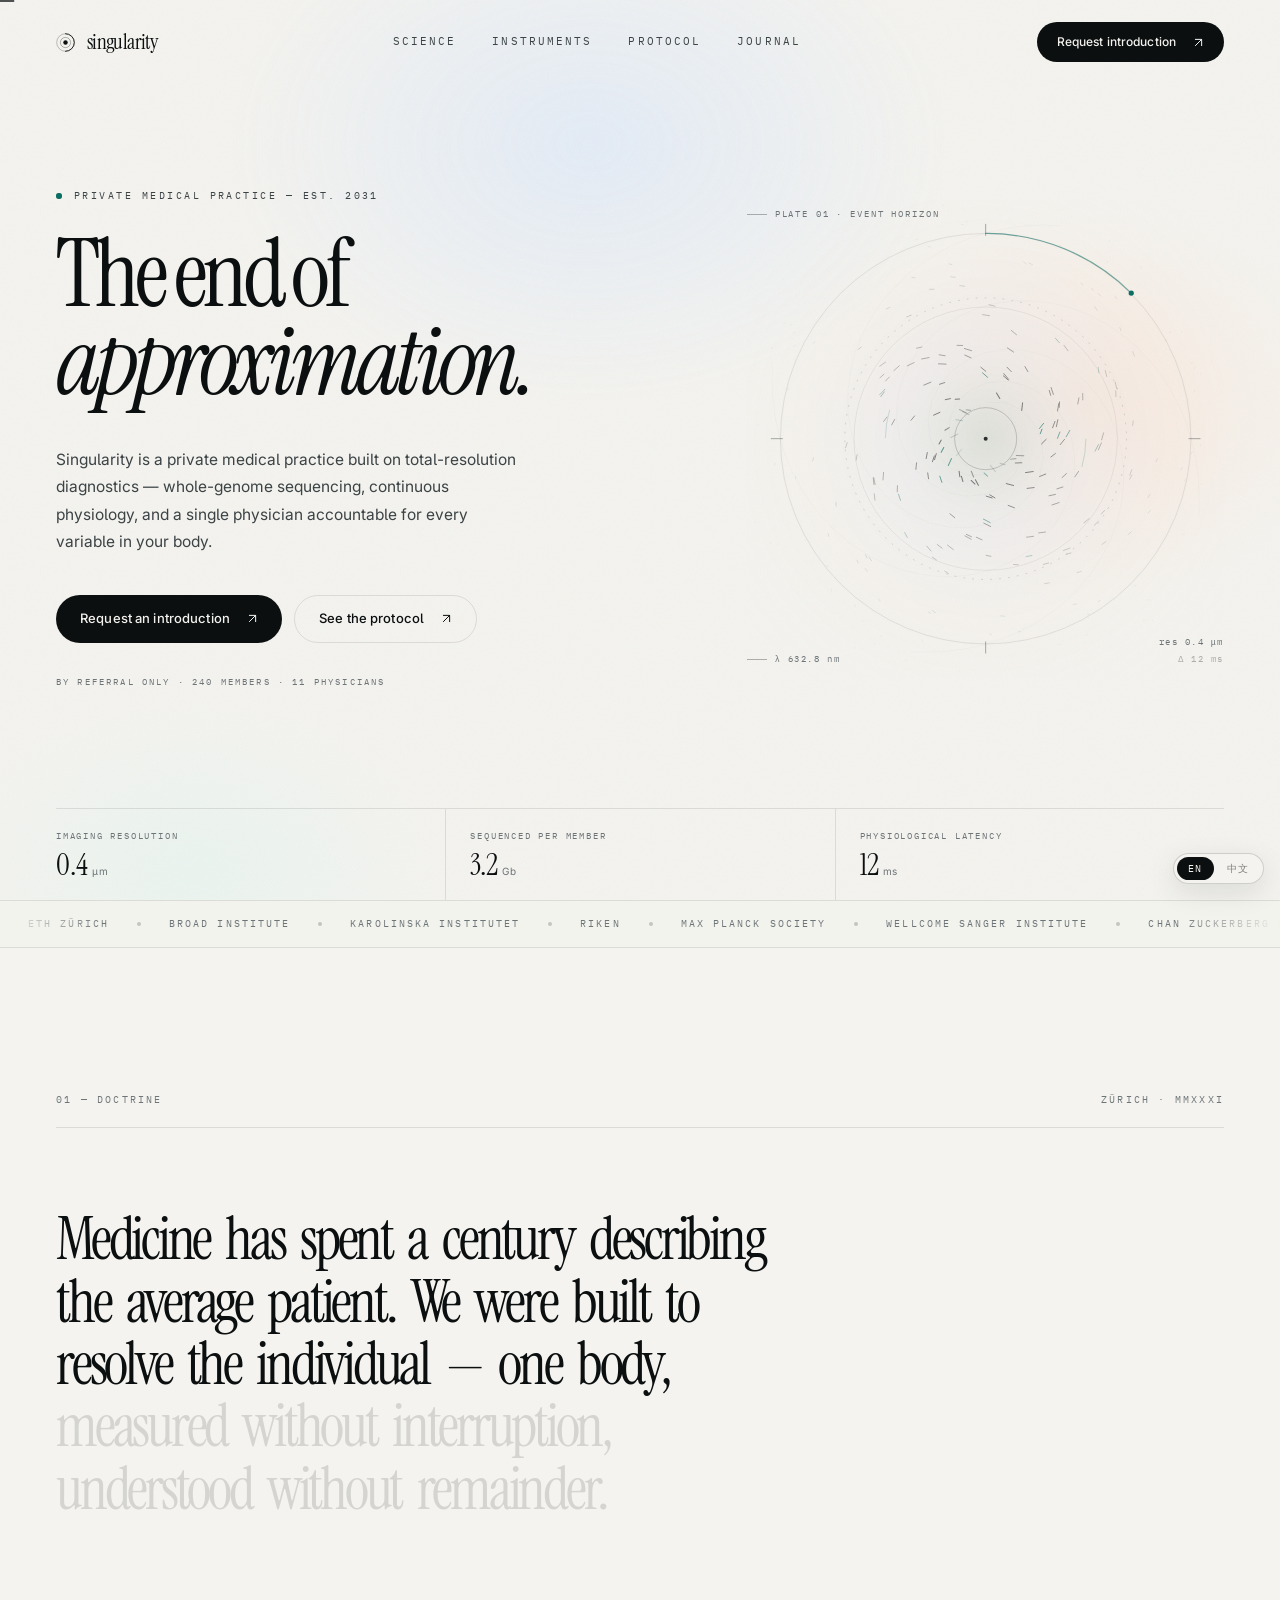
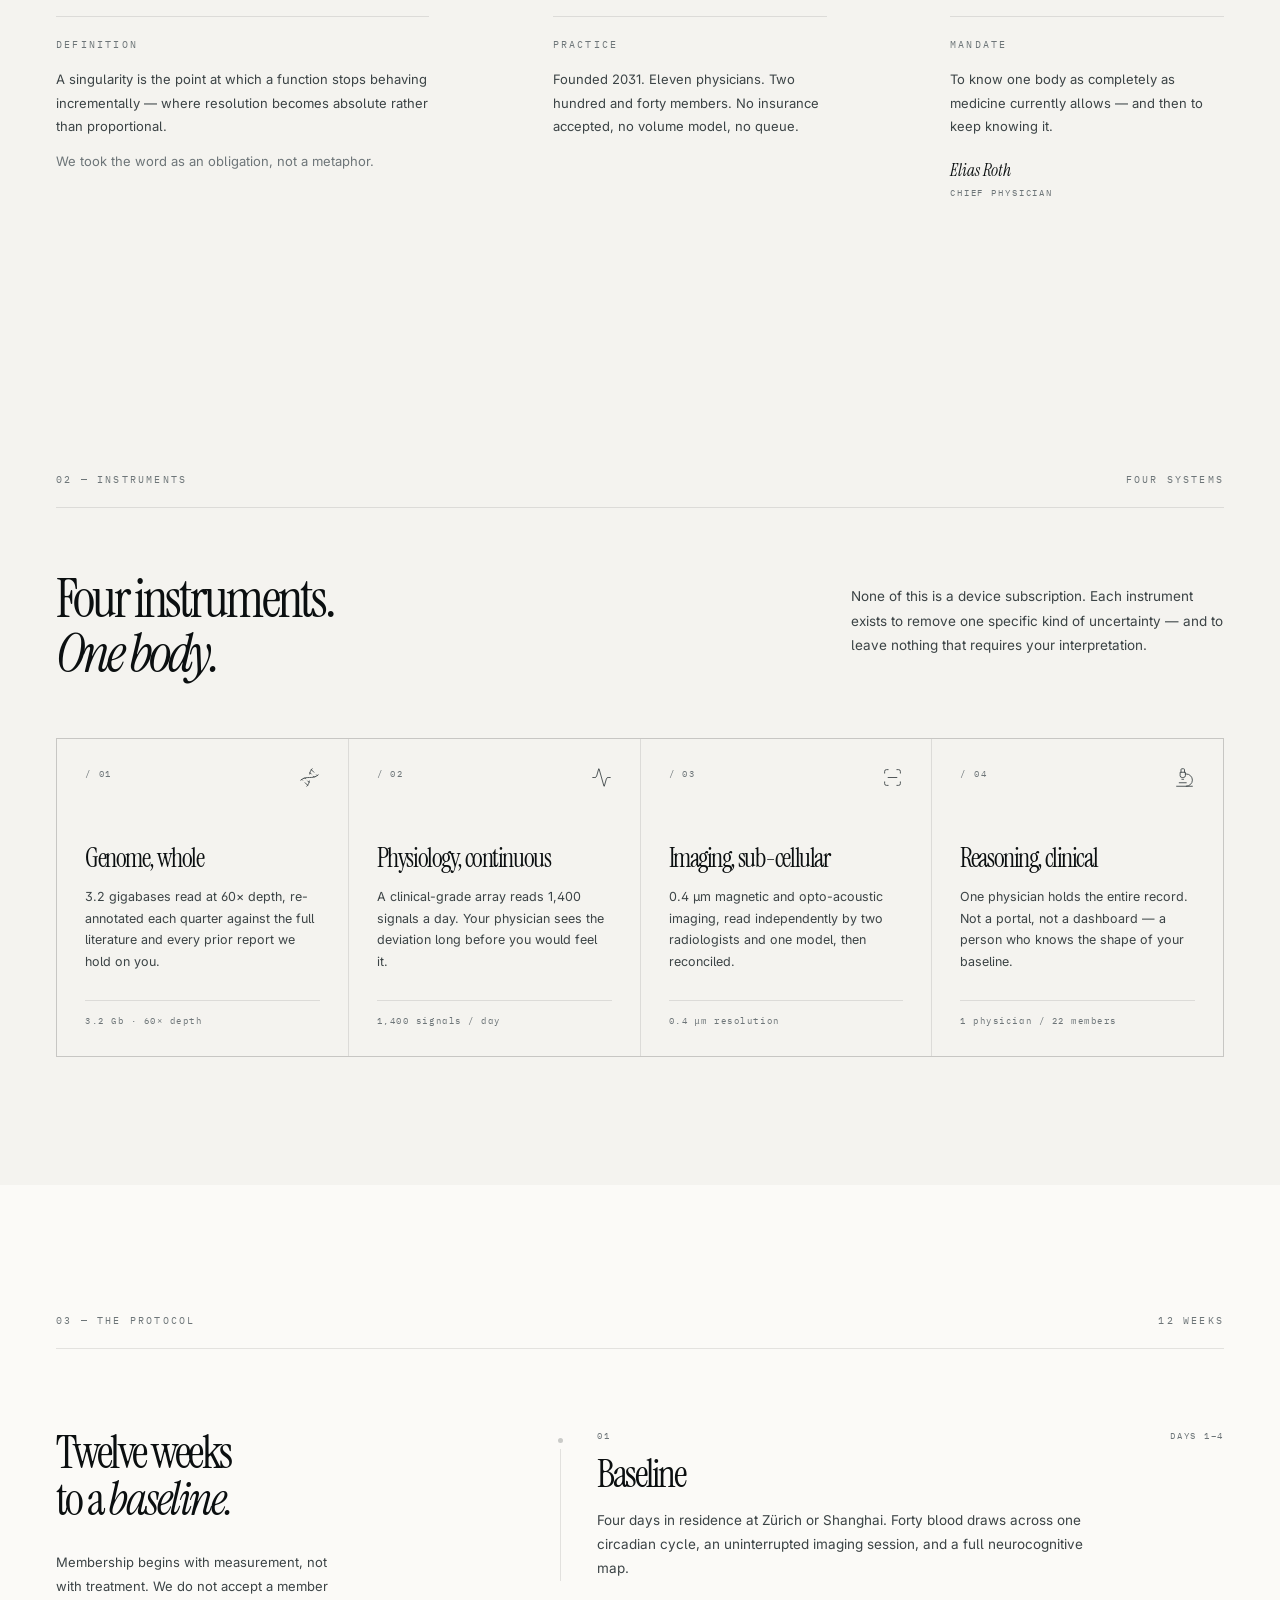
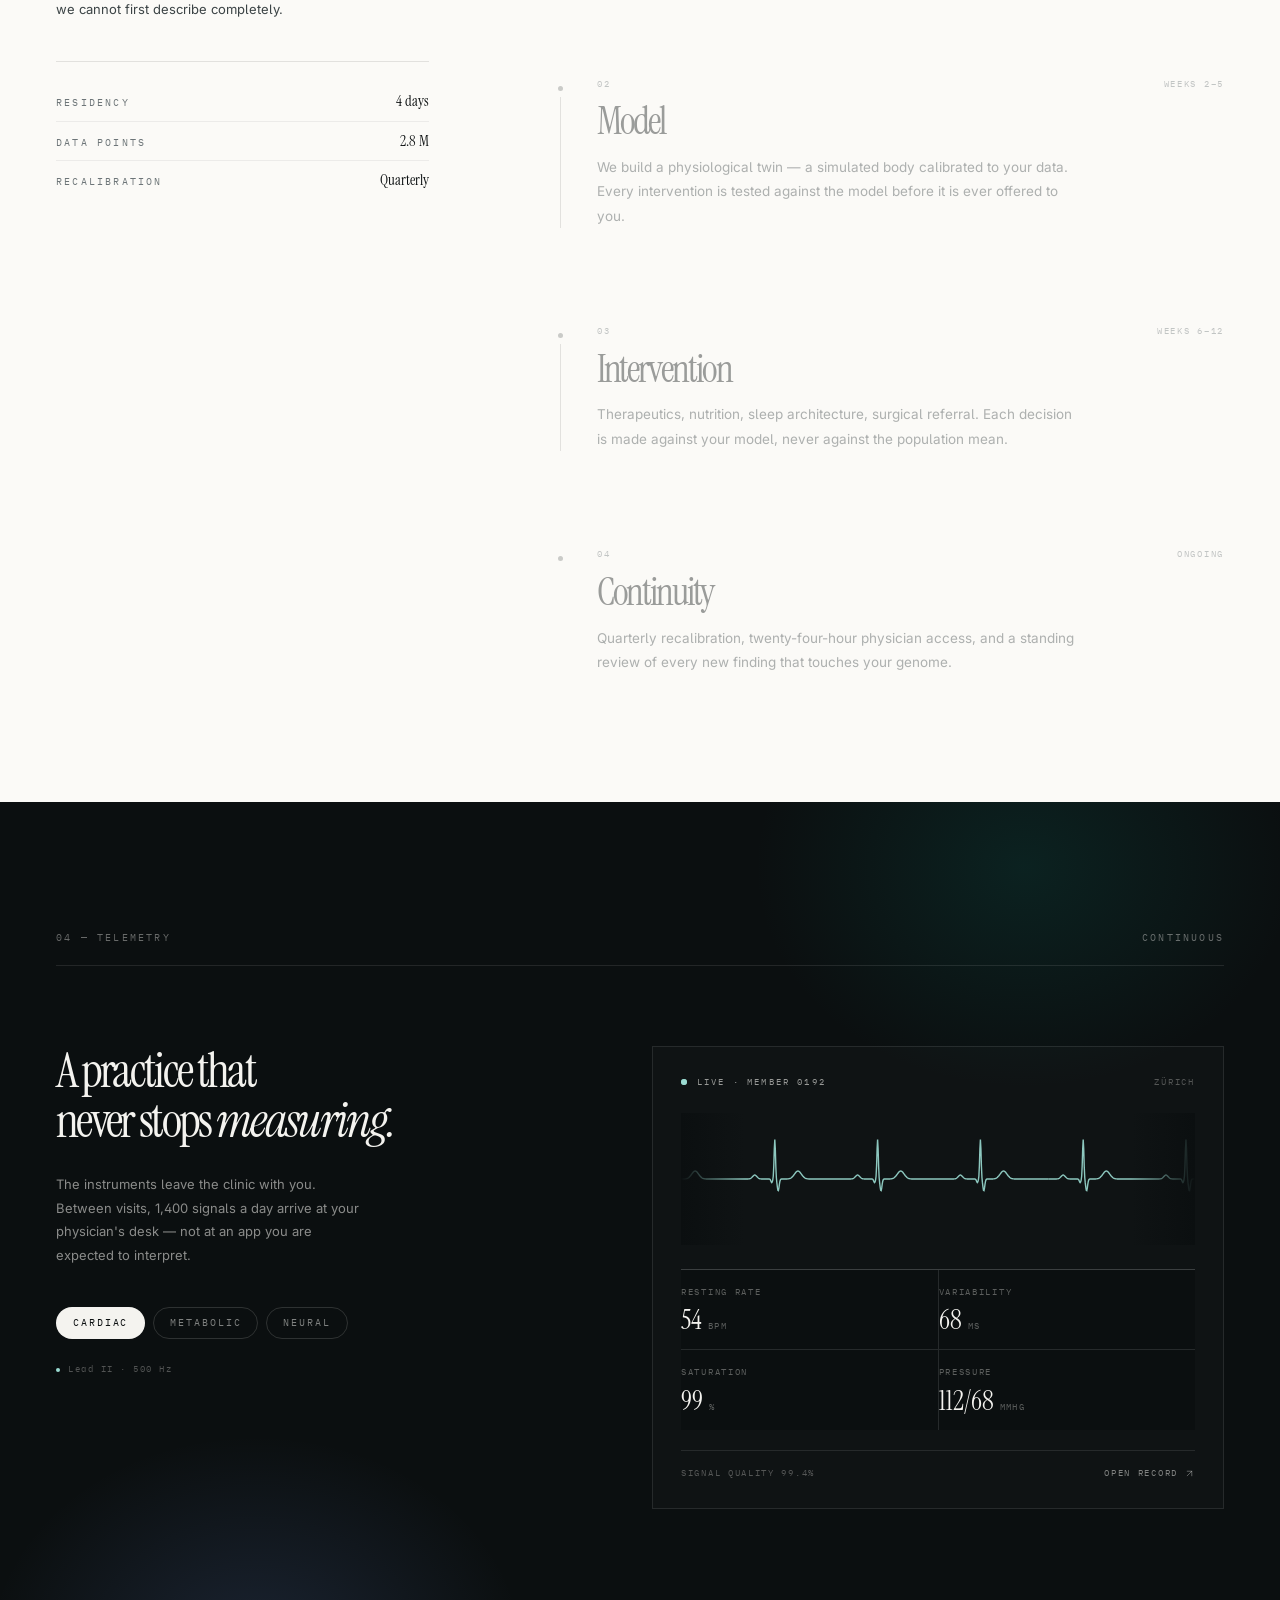
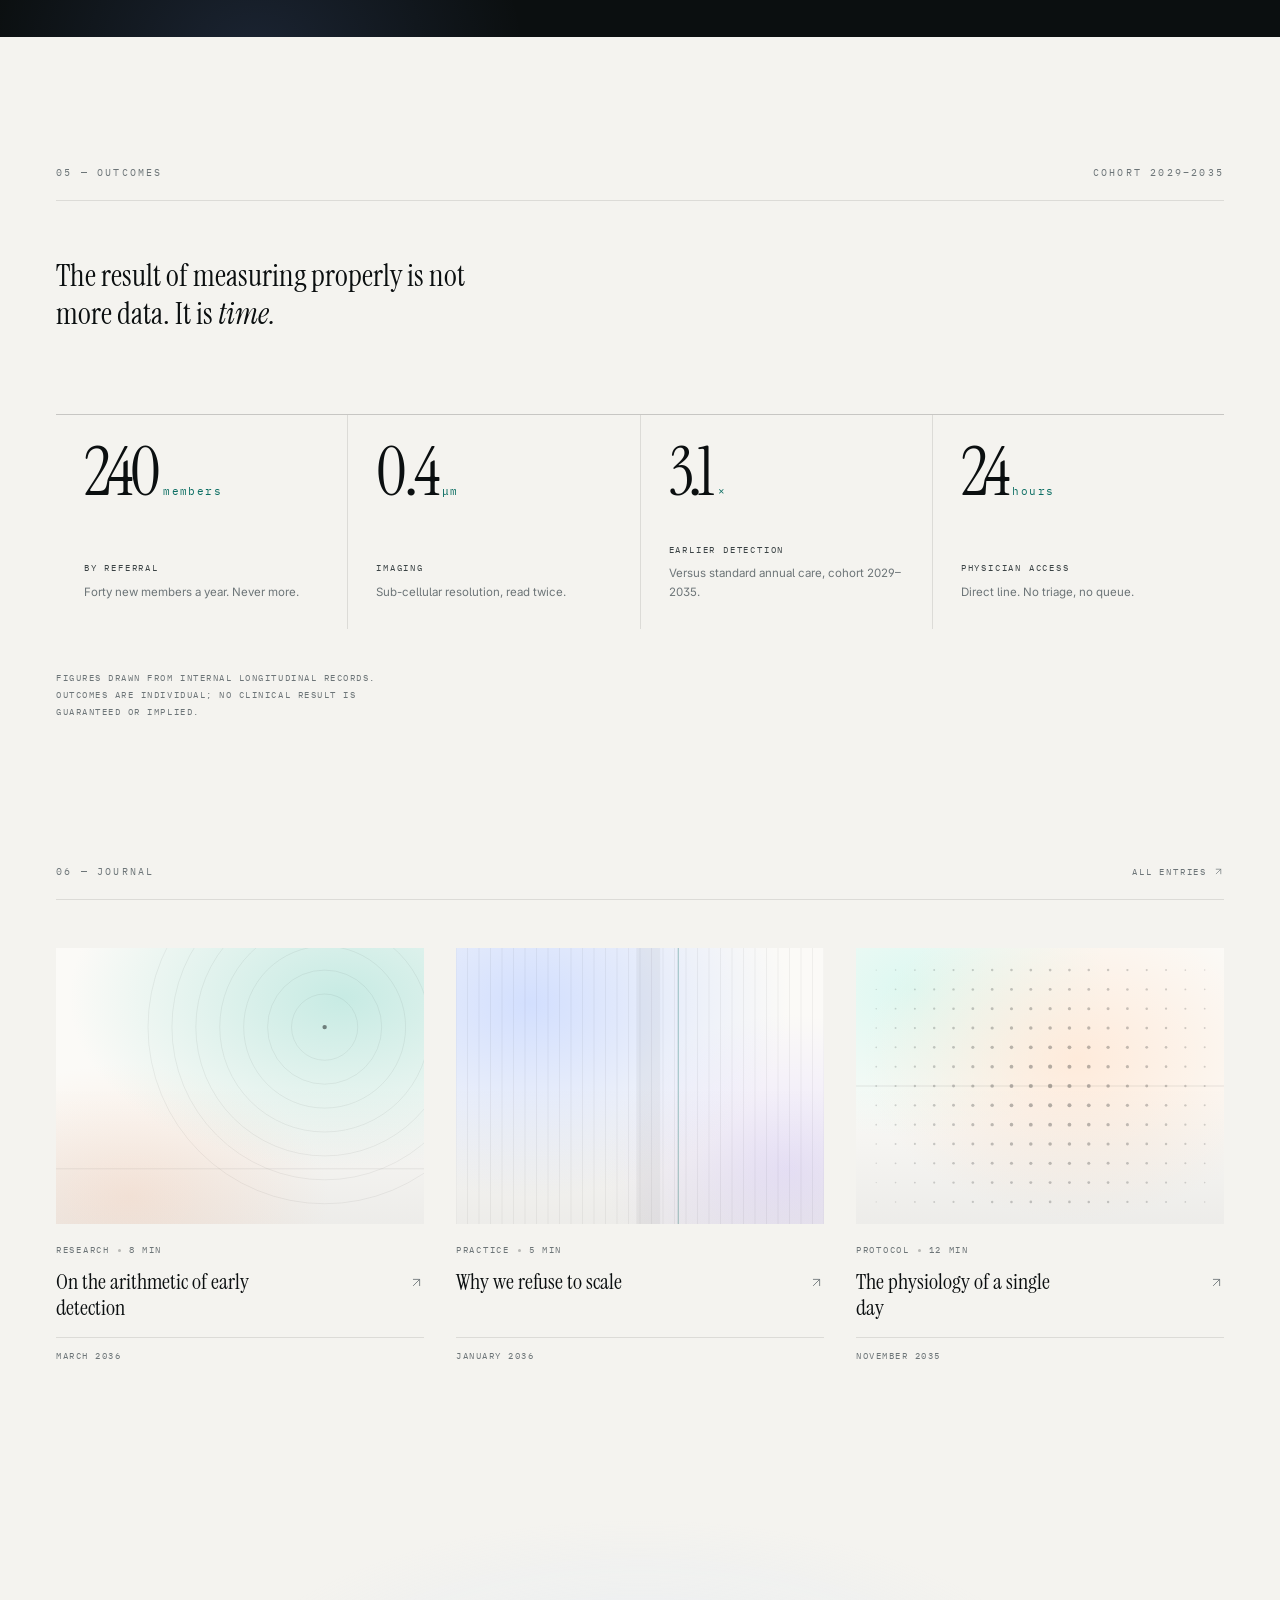
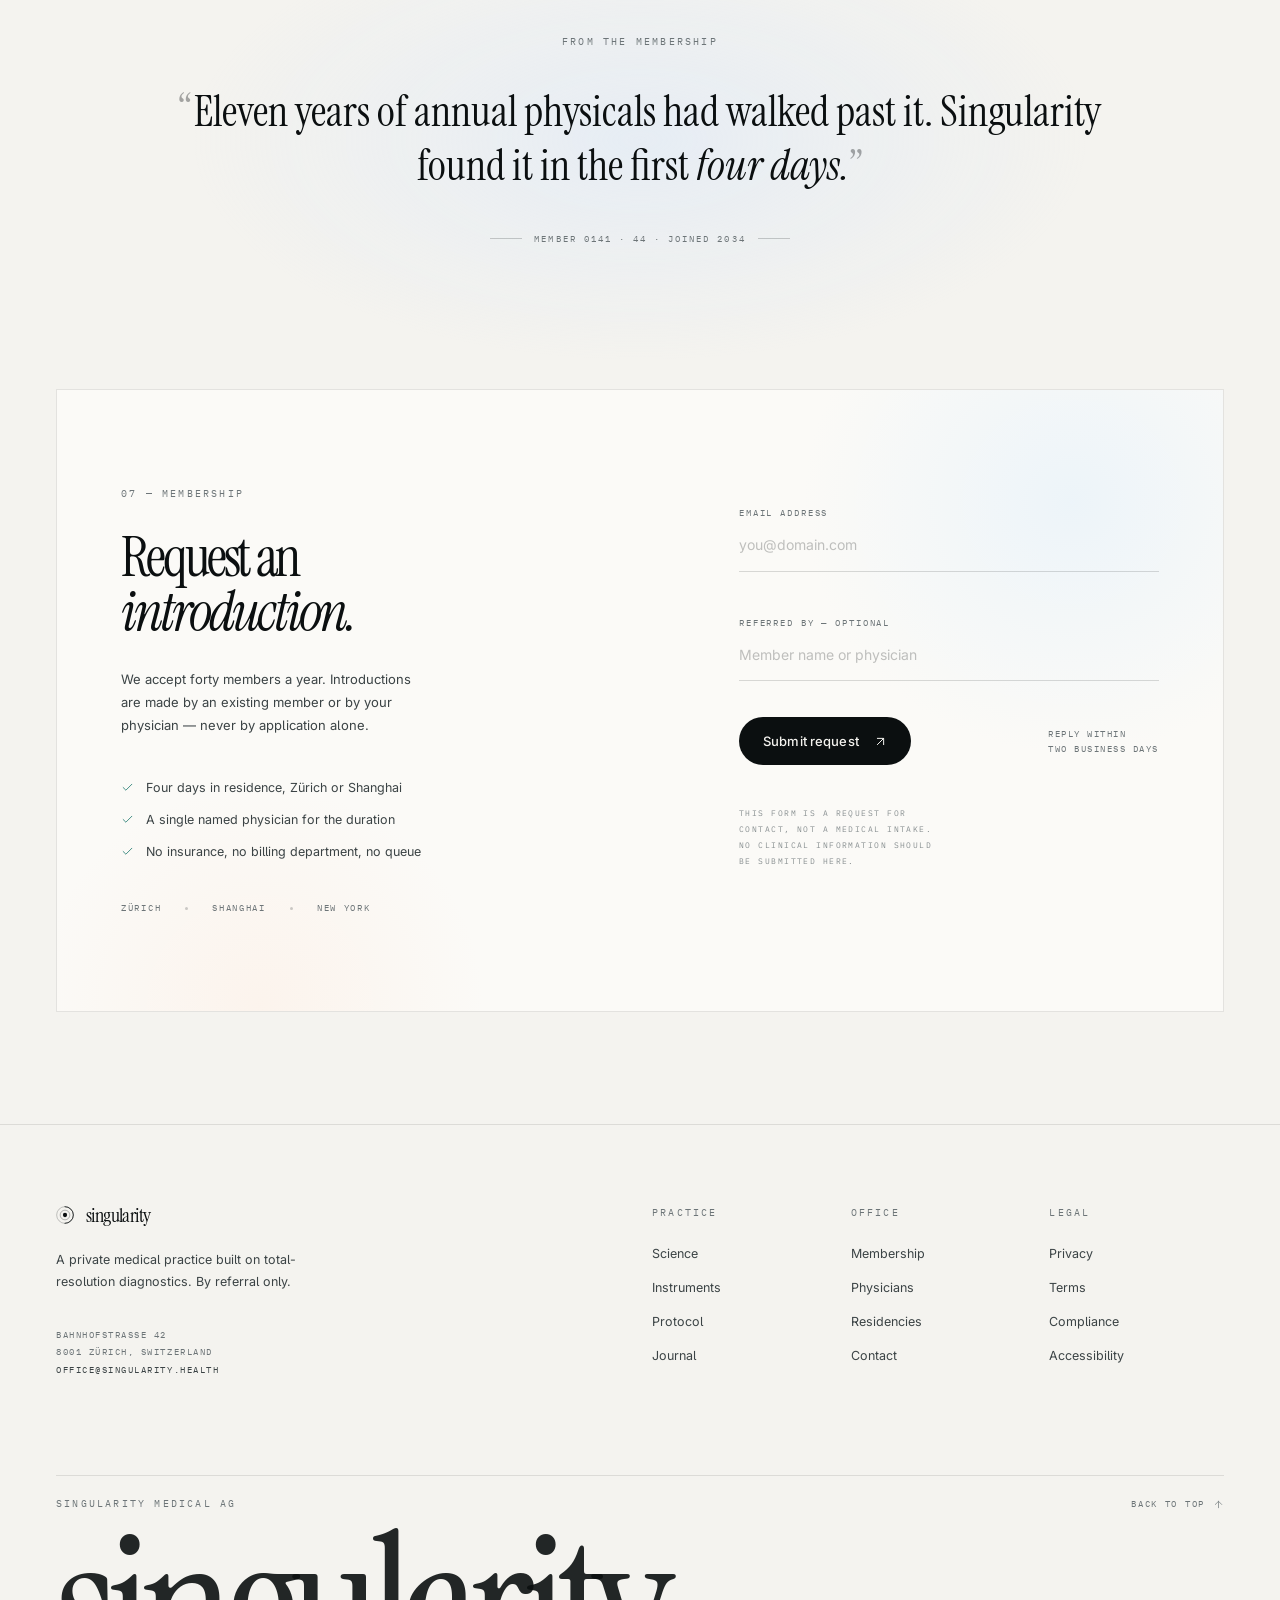
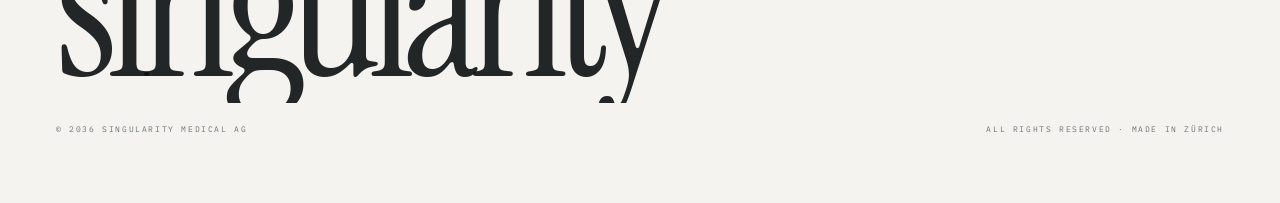
==== index.html @ 86c4afcd "feat: bilingual EN/中文 layer for Singularity site - Non-invasive i18n layer over the original React b" ====
<!doctype html>
<html lang="en" data-lang="en">
  <head>
    <meta charset="UTF-8" />
    <meta name="viewport" content="width=device-width, initial-scale=1.0, maximum-scale=5" />
    <title>Singularity — The End of Approximation</title>
    <meta
      name="description"
      content="Singularity is a private medical practice built on total-resolution diagnostics: whole-genome sequencing, continuous physiology, and a single physician accountable for every variable."
    />
    <meta name="theme-color" content="#F4F3EF" />

    <link rel="preconnect" href="https://fonts.googleapis.com" />
    <link rel="preconnect" href="https://fonts.gstatic.com" crossorigin />
    <link
      href="https://fonts.googleapis.com/css2?family=Instrument+Serif:ital@0;1&family=Inter:wght@300;400;500;600&family=IBM+Plex+Mono:wght@400;500&display=swap"
      rel="stylesheet"
    />
    <link
      href="https://fonts.googleapis.com/css2?family=Noto+Serif+SC:wght@300;400;500&family=Noto+Sans+SC:wght@300;400;500&display=swap"
      rel="stylesheet"
    />
    <link rel="stylesheet" href="./assets/app.css" />
    <link rel="stylesheet" href="./i18n.css" />
  </head>
  <body>
    <div id="root"></div>
    <script src="./assets/app.js" defer></script>
    <script src="./i18n.js" defer></script>
  </body>
</html>
---- assets/app.css ----
*,:before,:after{--tw-border-spacing-x: 0;--tw-border-spacing-y: 0;--tw-translate-x: 0;--tw-translate-y: 0;--tw-rotate: 0;--tw-skew-x: 0;--tw-skew-y: 0;--tw-scale-x: 1;--tw-scale-y: 1;--tw-pan-x: ;--tw-pan-y: ;--tw-pinch-zoom: ;--tw-scroll-snap-strictness: proximity;--tw-gradient-from-position: ;--tw-gradient-via-position: ;--tw-gradient-to-position: ;--tw-ordinal: ;--tw-slashed-zero: ;--tw-numeric-figure: ;--tw-numeric-spacing: ;--tw-numeric-fraction: ;--tw-ring-inset: ;--tw-ring-offset-width: 0px;--tw-ring-offset-color: #fff;--tw-ring-color: rgb(59 130 246 / .5);--tw-ring-offset-shadow: 0 0 #0000;--tw-ring-shadow: 0 0 #0000;--tw-shadow: 0 0 #0000;--tw-shadow-colored: 0 0 #0000;--tw-blur: ;--tw-brightness: ;--tw-contrast: ;--tw-grayscale: ;--tw-hue-rotate: ;--tw-invert: ;--tw-saturate: ;--tw-sepia: ;--tw-drop-shadow: ;--tw-backdrop-blur: ;--tw-backdrop-brightness: ;--tw-backdrop-contrast: ;--tw-backdrop-grayscale: ;--tw-backdrop-hue-rotate: ;--tw-backdrop-invert: ;--tw-backdrop-opacity: ;--tw-backdrop-saturate: ;--tw-backdrop-sepia: ;--tw-contain-size: ;--tw-contain-layout: ;--tw-contain-paint: ;--tw-contain-style: }::backdrop{--tw-border-spacing-x: 0;--tw-border-spacing-y: 0;--tw-translate-x: 0;--tw-translate-y: 0;--tw-rotate: 0;--tw-skew-x: 0;--tw-skew-y: 0;--tw-scale-x: 1;--tw-scale-y: 1;--tw-pan-x: ;--tw-pan-y: ;--tw-pinch-zoom: ;--tw-scroll-snap-strictness: proximity;--tw-gradient-from-position: ;--tw-gradient-via-position: ;--tw-gradient-to-position: ;--tw-ordinal: ;--tw-slashed-zero: ;--tw-numeric-figure: ;--tw-numeric-spacing: ;--tw-numeric-fraction: ;--tw-ring-inset: ;--tw-ring-offset-width: 0px;--tw-ring-offset-color: #fff;--tw-ring-color: rgb(59 130 246 / .5);--tw-ring-offset-shadow: 0 0 #0000;--tw-ring-shadow: 0 0 #0000;--tw-shadow: 0 0 #0000;--tw-shadow-colored: 0 0 #0000;--tw-blur: ;--tw-brightness: ;--tw-contrast: ;--tw-grayscale: ;--tw-hue-rotate: ;--tw-invert: ;--tw-saturate: ;--tw-sepia: ;--tw-drop-shadow: ;--tw-backdrop-blur: ;--tw-backdrop-brightness: ;--tw-backdrop-contrast: ;--tw-backdrop-grayscale: ;--tw-backdrop-hue-rotate: ;--tw-backdrop-invert: ;--tw-backdrop-opacity: ;--tw-backdrop-saturate: ;--tw-backdrop-sepia: ;--tw-contain-size: ;--tw-contain-layout: ;--tw-contain-paint: ;--tw-contain-style: }*,:before,:after{box-sizing:border-box;border-width:0;border-style:solid;border-color:#e5e7eb}:before,:after{--tw-content: ""}html,:host{line-height:1.5;-webkit-text-size-adjust:100%;-moz-tab-size:4;-o-tab-size:4;tab-size:4;font-family:Inter,system-ui,-apple-system,Segoe UI,sans-serif;font-feature-settings:normal;font-variation-settings:normal;-webkit-tap-highlight-color:transparent}body{margin:0;line-height:inherit}hr{height:0;color:inherit;border-top-width:1px}abbr:where([title]){-webkit-text-decoration:underline dotted;text-decoration:underline dotted}h1,h2,h3,h4,h5,h6{font-size:inherit;font-weight:inherit}a{color:inherit;text-decoration:inherit}b,strong{font-weight:bolder}code,kbd,samp,pre{font-family:IBM Plex Mono,ui-monospace,SFMono-Regular,monospace;font-feature-settings:normal;font-variation-settings:normal;font-size:1em}small{font-size:80%}sub,sup{font-size:75%;line-height:0;position:relative;vertical-align:baseline}sub{bottom:-.25em}sup{top:-.5em}table{text-indent:0;border-color:inherit;border-collapse:collapse}button,input,optgroup,select,textarea{font-family:inherit;font-feature-settings:inherit;font-variation-settings:inherit;font-size:100%;font-weight:inherit;line-height:inherit;letter-spacing:inherit;color:inherit;margin:0;padding:0}button,select{text-transform:none}button,input:where([type=button]),input:where([type=reset]),input:where([type=submit]){-webkit-appearance:button;background-color:transparent;background-image:none}:-moz-focusring{outline:auto}:-moz-ui-invalid{box-shadow:none}progress{vertical-align:baseline}::-webkit-inner-spin-button,::-webkit-outer-spin-button{height:auto}[type=search]{-webkit-appearance:textfield;outline-offset:-2px}::-webkit-search-decoration{-webkit-appearance:none}::-webkit-file-upload-button{-webkit-appearance:button;font:inherit}summary{display:list-item}blockquote,dl,dd,h1,h2,h3,h4,h5,h6,hr,figure,p,pre{margin:0}fieldset{margin:0;padding:0}legend{padding:0}ol,ul,menu{list-style:none;margin:0;padding:0}dialog{padding:0}textarea{resize:vertical}input::-moz-placeholder,textarea::-moz-placeholder{opacity:1;color:#9ca3af}input::placeholder,textarea::placeholder{opacity:1;color:#9ca3af}button,[role=button]{cursor:pointer}:disabled{cursor:default}img,svg,video,canvas,audio,iframe,embed,object{display:block;vertical-align:middle}img,video{max-width:100%;height:auto}[hidden]:where(:not([hidden=until-found])){display:none}:root{--paper: #f4f3ef;--ink: #0b0f10;--jade: #0c6e63}*{-webkit-tap-highlight-color:transparent}html{-webkit-font-smoothing:antialiased;-moz-osx-font-smoothing:grayscale;text-rendering:optimizeLegibility}body{--tw-bg-opacity: 1;background-color:rgb(244 243 239 / var(--tw-bg-opacity, 1));font-family:Inter,system-ui,-apple-system,Segoe UI,sans-serif;--tw-text-opacity: 1;color:rgb(11 15 16 / var(--tw-text-opacity, 1));-webkit-font-smoothing:antialiased;-moz-osx-font-smoothing:grayscale;overflow-x:hidden;font-feature-settings:"ss01" 1,"cv05" 1}::-moz-selection{background:#0b0f10;color:#f4f3ef}::selection{background:#0b0f10;color:#f4f3ef}h1,h2,h3{font-feature-settings:"liga" 1,"kern" 1}input,button{font:inherit}input::-moz-placeholder{--tw-text-opacity: 1;color:rgb(109 117 120 / var(--tw-text-opacity, 1))}input::placeholder{--tw-text-opacity: 1;color:rgb(109 117 120 / var(--tw-text-opacity, 1))}::-webkit-scrollbar{width:9px}::-webkit-scrollbar-track{background:#f4f3ef}::-webkit-scrollbar-thumb{background:#0b0f102e;border-radius:99px}::-webkit-scrollbar-thumb:hover{background:#0b0f1052}.shell{margin-left:auto;margin-right:auto;width:100%;max-width:1440px;padding-left:1.5rem;padding-right:1.5rem}@media (min-width: 768px){.shell{padding-left:2.5rem;padding-right:2.5rem}}@media (min-width: 1024px){.shell{padding-left:3.5rem;padding-right:3.5rem}}.label{font-family:IBM Plex Mono,ui-monospace,SFMono-Regular,monospace;font-size:10px;text-transform:uppercase;letter-spacing:.22em;--tw-text-opacity: 1;color:rgb(109 117 120 / var(--tw-text-opacity, 1))}.serif{font-family:"Instrument Serif",Georgia,Times New Roman,serif;font-weight:400;letter-spacing:-.055em}.glass{background:#f4f3efb8;backdrop-filter:saturate(160%) blur(18px);-webkit-backdrop-filter:saturate(160%) blur(18px)}.sr-only{position:absolute;width:1px;height:1px;padding:0;margin:-1px;overflow:hidden;clip:rect(0,0,0,0);white-space:nowrap;border-width:0}.pointer-events-none{pointer-events:none}.static{position:static}.fixed{position:fixed}.absolute{position:absolute}.relative{position:relative}.inset-0{top:0;right:0;bottom:0;left:0}.inset-x-0{left:0;right:0}.inset-y-0{top:0;bottom:0}.-bottom-\[40\%\]{bottom:-40%}.-bottom-\[50\%\]{bottom:-50%}.-bottom-\[5px\]{bottom:-5px}.-left-\[10\%\]{left:-10%}.-right-\[10\%\]{right:-10%}.-right-\[20\%\]{right:-20%}.-top-\[30\%\]{top:-30%}.-top-\[40\%\]{top:-40%}.bottom-0{bottom:0}.bottom-3{bottom:.75rem}.bottom-\[-24\%\]{bottom:-24%}.left-0{left:0}.left-\[-10\%\]{left:-10%}.left-\[-12\%\]{left:-12%}.left-\[46\%\]{left:46%}.right-0{right:0}.right-\[-14\%\]{right:-14%}.top-0{top:0}.top-1\/2{top:50%}.top-2{top:.5rem}.top-5{top:1.25rem}.top-\[-24\%\]{top:-24%}.top-\[14\%\]{top:14%}.-z-0{z-index:0}.z-10{z-index:10}.z-\[60\]{z-index:60}.z-\[75\]{z-index:75}.z-\[80\]{z-index:80}.z-\[90\]{z-index:90}.mx-auto{margin-left:auto;margin-right:auto}.ml-1{margin-left:.25rem}.mr-\[0\.26em\]{margin-right:.26em}.mt-0{margin-top:0}.mt-1\.5{margin-top:.375rem}.mt-10{margin-top:2.5rem}.mt-12{margin-top:3rem}.mt-14{margin-top:3.5rem}.mt-16{margin-top:4rem}.mt-2{margin-top:.5rem}.mt-3{margin-top:.75rem}.mt-3\.5{margin-top:.875rem}.mt-4{margin-top:1rem}.mt-5{margin-top:1.25rem}.mt-6{margin-top:1.5rem}.mt-7{margin-top:1.75rem}.mt-8{margin-top:2rem}.mt-9{margin-top:2.25rem}.mt-\[3px\]{margin-top:3px}.mt-\[9px\]{margin-top:9px}.block{display:block}.inline-block{display:inline-block}.flex{display:flex}.inline-flex{display:inline-flex}.grid{display:grid}.hidden{display:none}.aspect-\[4\/3\]{aspect-ratio:4/3}.aspect-square{aspect-ratio:1 / 1}.\!h-10{height:2.5rem!important}.h-1{height:.25rem}.h-1\.5{height:.375rem}.h-10{height:2.5rem}.h-12{height:3rem}.h-5{height:1.25rem}.h-9{height:2.25rem}.h-\[1\.5px\]{height:1.5px}.h-\[132px\]{height:132px}.h-\[3px\]{height:3px}.h-\[54vh\]{height:54vh}.h-\[5px\]{height:5px}.h-\[62vh\]{height:62vh}.h-\[68px\]{height:68px}.h-\[70vh\]{height:70vh}.h-\[80vh\]{height:80vh}.h-full{height:100%}.h-px{height:1px}.min-h-\[100svh\]{min-height:100svh}.min-h-\[290px\]{min-height:290px}.min-h-\[52px\]{min-height:52px}.min-h-screen{min-height:100vh}.w-0{width:0px}.w-1{width:.25rem}.w-1\.5{width:.375rem}.w-1\/2{width:50%}.w-10{width:2.5rem}.w-16{width:4rem}.w-4{width:1rem}.w-5{width:1.25rem}.w-8{width:2rem}.w-9{width:2.25rem}.w-\[168px\]{width:168px}.w-\[200\%\]{width:200%}.w-\[3px\]{width:3px}.w-\[50vw\]{width:50vw}.w-\[54vw\]{width:54vw}.w-\[58vw\]{width:58vw}.w-\[5px\]{width:5px}.w-\[60vw\]{width:60vw}.w-\[78vw\]{width:78vw}.w-\[min\(84vw\,480px\)\]{width:min(84vw,480px)}.w-full{width:100%}.w-max{width:-moz-max-content;width:max-content}.w-px{width:1px}.max-w-\[19ch\]{max-width:19ch}.max-w-\[22ch\]{max-width:22ch}.max-w-\[30ch\]{max-width:30ch}.max-w-\[34ch\]{max-width:34ch}.max-w-\[38ch\]{max-width:38ch}.max-w-\[40ch\]{max-width:40ch}.max-w-\[420px\]{max-width:420px}.max-w-\[42ch\]{max-width:42ch}.max-w-\[47ch\]{max-width:47ch}.max-w-\[54ch\]{max-width:54ch}.max-w-\[70ch\]{max-width:70ch}.max-w-\[980px\]{max-width:980px}.flex-1{flex:1 1 0%}.shrink-0{flex-shrink:0}.origin-left{transform-origin:left}.origin-top{transform-origin:top}.-translate-x-1\/2{--tw-translate-x: -50%;transform:translate(var(--tw-translate-x),var(--tw-translate-y)) rotate(var(--tw-rotate)) skew(var(--tw-skew-x)) skewY(var(--tw-skew-y)) scaleX(var(--tw-scale-x)) scaleY(var(--tw-scale-y))}.-translate-x-4{--tw-translate-x: -1rem;transform:translate(var(--tw-translate-x),var(--tw-translate-y)) rotate(var(--tw-rotate)) skew(var(--tw-skew-x)) skewY(var(--tw-skew-y)) scaleX(var(--tw-scale-x)) scaleY(var(--tw-scale-y))}.-translate-y-1\/2{--tw-translate-y: -50%;transform:translate(var(--tw-translate-x),var(--tw-translate-y)) rotate(var(--tw-rotate)) skew(var(--tw-skew-x)) skewY(var(--tw-skew-y)) scaleX(var(--tw-scale-x)) scaleY(var(--tw-scale-y))}.translate-y-4{--tw-translate-y: 1rem;transform:translate(var(--tw-translate-x),var(--tw-translate-y)) rotate(var(--tw-rotate)) skew(var(--tw-skew-x)) skewY(var(--tw-skew-y)) scaleX(var(--tw-scale-x)) scaleY(var(--tw-scale-y))}.translate-y-full{--tw-translate-y: 100%;transform:translate(var(--tw-translate-x),var(--tw-translate-y)) rotate(var(--tw-rotate)) skew(var(--tw-skew-x)) skewY(var(--tw-skew-y)) scaleX(var(--tw-scale-x)) scaleY(var(--tw-scale-y))}.rotate-45{--tw-rotate: 45deg;transform:translate(var(--tw-translate-x),var(--tw-translate-y)) rotate(var(--tw-rotate)) skew(var(--tw-skew-x)) skewY(var(--tw-skew-y)) scaleX(var(--tw-scale-x)) scaleY(var(--tw-scale-y))}.scale-125{--tw-scale-x: 1.25;--tw-scale-y: 1.25;transform:translate(var(--tw-translate-x),var(--tw-translate-y)) rotate(var(--tw-rotate)) skew(var(--tw-skew-x)) skewY(var(--tw-skew-y)) scaleX(var(--tw-scale-x)) scaleY(var(--tw-scale-y))}.scale-x-0{--tw-scale-x: 0;transform:translate(var(--tw-translate-x),var(--tw-translate-y)) rotate(var(--tw-rotate)) skew(var(--tw-skew-x)) skewY(var(--tw-skew-y)) scaleX(var(--tw-scale-x)) scaleY(var(--tw-scale-y))}.scale-y-0{--tw-scale-y: 0;transform:translate(var(--tw-translate-x),var(--tw-translate-y)) rotate(var(--tw-rotate)) skew(var(--tw-skew-x)) skewY(var(--tw-skew-y)) scaleX(var(--tw-scale-x)) scaleY(var(--tw-scale-y))}.scale-y-100{--tw-scale-y: 1;transform:translate(var(--tw-translate-x),var(--tw-translate-y)) rotate(var(--tw-rotate)) skew(var(--tw-skew-x)) skewY(var(--tw-skew-y)) scaleX(var(--tw-scale-x)) scaleY(var(--tw-scale-y))}.transform{transform:translate(var(--tw-translate-x),var(--tw-translate-y)) rotate(var(--tw-rotate)) skew(var(--tw-skew-x)) skewY(var(--tw-skew-y)) scaleX(var(--tw-scale-x)) scaleY(var(--tw-scale-y))}@keyframes marquee{0%{transform:translateZ(0)}to{transform:translate3d(-50%,0,0)}}.animate-marquee{animation:marquee 46s linear infinite}@keyframes ping{75%,to{transform:scale(2);opacity:0}}.animate-ping{animation:ping 1s cubic-bezier(0,0,.2,1) infinite}.select-none{-webkit-user-select:none;-moz-user-select:none;user-select:none}.resize{resize:both}.grid-cols-1{grid-template-columns:repeat(1,minmax(0,1fr))}.grid-cols-2{grid-template-columns:repeat(2,minmax(0,1fr))}.flex-col{flex-direction:column}.flex-wrap{flex-wrap:wrap}.items-start{align-items:flex-start}.items-end{align-items:flex-end}.items-center{align-items:center}.items-baseline{align-items:baseline}.justify-center{justify-content:center}.justify-between{justify-content:space-between}.gap-1\.5{gap:.375rem}.gap-10{gap:2.5rem}.gap-12{gap:3rem}.gap-14{gap:3.5rem}.gap-2{gap:.5rem}.gap-2\.5{gap:.625rem}.gap-3{gap:.75rem}.gap-4{gap:1rem}.gap-5{gap:1.25rem}.gap-6{gap:1.5rem}.gap-9{gap:2.25rem}.gap-px{gap:1px}.gap-x-6{-moz-column-gap:1.5rem;column-gap:1.5rem}.gap-y-2{row-gap:.5rem}.space-y-1>:not([hidden])~:not([hidden]){--tw-space-y-reverse: 0;margin-top:calc(.25rem * calc(1 - var(--tw-space-y-reverse)));margin-bottom:calc(.25rem * var(--tw-space-y-reverse))}.space-y-2\.5>:not([hidden])~:not([hidden]){--tw-space-y-reverse: 0;margin-top:calc(.625rem * calc(1 - var(--tw-space-y-reverse)));margin-bottom:calc(.625rem * var(--tw-space-y-reverse))}.space-y-3>:not([hidden])~:not([hidden]){--tw-space-y-reverse: 0;margin-top:calc(.75rem * calc(1 - var(--tw-space-y-reverse)));margin-bottom:calc(.75rem * var(--tw-space-y-reverse))}.overflow-hidden{overflow:hidden}.overflow-visible{overflow:visible}.whitespace-nowrap{white-space:nowrap}.rounded-full{border-radius:9999px}.border{border-width:1px}.border-y{border-top-width:1px;border-bottom-width:1px}.border-b{border-bottom-width:1px}.border-t{border-top-width:1px}.border-ink\/15{border-color:#0b0f1026}.border-jade\/30{border-color:#0c6e634d}.border-line{border-color:#0b0f101a}.border-line-soft{border-color:#0b0f100f}.border-paper\/10{border-color:#f4f3ef1a}.border-paper\/15{border-color:#f4f3ef26}.border-paper\/70{border-color:#f4f3efb3}.border-transparent{border-color:transparent}.border-white\/10{border-color:#ffffff1a}.border-white\/20{border-color:#fff3}.bg-\[\#0B0F10\],.bg-ink{--tw-bg-opacity: 1;background-color:rgb(11 15 16 / var(--tw-bg-opacity, 1))}.bg-ink\/10{background-color:#0b0f101a}.bg-ink\/20{background-color:#0b0f1033}.bg-ink\/25{background-color:#0b0f1040}.bg-ink\/30{background-color:#0b0f104d}.bg-ink\/40{background-color:#0b0f1066}.bg-ink\/50{background-color:#0b0f1080}.bg-ink\/70{background-color:#0b0f10b3}.bg-ink\/75{background-color:#0b0f10bf}.bg-jade{--tw-bg-opacity: 1;background-color:rgb(12 110 99 / var(--tw-bg-opacity, 1))}.bg-jade-soft{--tw-bg-opacity: 1;background-color:rgb(155 220 210 / var(--tw-bg-opacity, 1))}.bg-jade\/50{background-color:#0c6e6380}.bg-jade\/\[0\.06\]{background-color:#0c6e630f}.bg-line{background-color:#0b0f101a}.bg-paper{--tw-bg-opacity: 1;background-color:rgb(244 243 239 / var(--tw-bg-opacity, 1))}.bg-paper-2{--tw-bg-opacity: 1;background-color:rgb(251 250 247 / var(--tw-bg-opacity, 1))}.bg-paper\/10{background-color:#f4f3ef1a}.bg-paper\/40{background-color:#f4f3ef66}.bg-paper\/60{background-color:#f4f3ef99}.bg-transparent{background-color:transparent}.bg-white\/\[0\.015\]{background-color:#ffffff04}.bg-gradient-to-l{background-image:linear-gradient(to left,var(--tw-gradient-stops))}.bg-gradient-to-r{background-image:linear-gradient(to right,var(--tw-gradient-stops))}.bg-gradient-to-t{background-image:linear-gradient(to top,var(--tw-gradient-stops))}.from-\[\#0B0F10\]{--tw-gradient-from: #0B0F10 var(--tw-gradient-from-position);--tw-gradient-to: rgb(11 15 16 / 0) var(--tw-gradient-to-position);--tw-gradient-stops: var(--tw-gradient-from), var(--tw-gradient-to)}.from-ink\/\[0\.06\]{--tw-gradient-from: rgb(11 15 16 / .06) var(--tw-gradient-from-position);--tw-gradient-to: rgb(11 15 16 / 0) var(--tw-gradient-to-position);--tw-gradient-stops: var(--tw-gradient-from), var(--tw-gradient-to)}.via-transparent{--tw-gradient-to: rgb(0 0 0 / 0) var(--tw-gradient-to-position);--tw-gradient-stops: var(--tw-gradient-from), transparent var(--tw-gradient-via-position), var(--tw-gradient-to)}.to-transparent{--tw-gradient-to: transparent var(--tw-gradient-to-position)}.p-5{padding:1.25rem}.p-6{padding:1.5rem}.px-0{padding-left:0;padding-right:0}.px-4{padding-left:1rem;padding-right:1rem}.px-6{padding-left:1.5rem;padding-right:1.5rem}.px-7{padding-left:1.75rem;padding-right:1.75rem}.py-14{padding-top:3.5rem;padding-bottom:3.5rem}.py-2{padding-top:.5rem;padding-bottom:.5rem}.py-24{padding-top:6rem;padding-bottom:6rem}.py-4{padding-top:1rem;padding-bottom:1rem}.py-5{padding-top:1.25rem;padding-bottom:1.25rem}.py-7{padding-top:1.75rem;padding-bottom:1.75rem}.\!pl-5{padding-left:1.25rem!important}.\!pr-4{padding-right:1rem!important}.pb-16{padding-bottom:4rem}.pb-20{padding-bottom:5rem}.pb-24{padding-bottom:6rem}.pb-3{padding-bottom:.75rem}.pb-4{padding-bottom:1rem}.pb-6{padding-bottom:1.5rem}.pb-8{padding-bottom:2rem}.pb-\[0\.08em\]{padding-bottom:.08em}.pl-5{padding-left:1.25rem}.pl-6{padding-left:1.5rem}.pr-3{padding-right:.75rem}.pr-4{padding-right:1rem}.pr-5{padding-right:1.25rem}.pt-14{padding-top:3.5rem}.pt-3{padding-top:.75rem}.pt-4{padding-top:1rem}.pt-5{padding-top:1.25rem}.pt-6{padding-top:1.5rem}.pt-\[76px\]{padding-top:76px}.text-center{text-align:center}.text-right{text-align:right}.font-mono{font-family:IBM Plex Mono,ui-monospace,SFMono-Regular,monospace}.font-sans{font-family:Inter,system-ui,-apple-system,Segoe UI,sans-serif}.font-serif{font-family:"Instrument Serif",Georgia,Times New Roman,serif}.\!text-\[12px\]{font-size:12px!important}.text-\[10\.5px\]{font-size:10.5px}.text-\[10px\]{font-size:10px}.text-\[11\.5px\]{font-size:11.5px}.text-\[12\.5px\]{font-size:12.5px}.text-\[12px\]{font-size:12px}.text-\[13\.5px\]{font-size:13.5px}.text-\[13px\]{font-size:13px}.text-\[14\.5px\]{font-size:14.5px}.text-\[15\.6vw\]{font-size:15.6vw}.text-\[15px\]{font-size:15px}.text-\[17px\]{font-size:17px}.text-\[19px\]{font-size:19px}.text-\[20px\]{font-size:20px}.text-\[21px\]{font-size:21px}.text-\[24px\]{font-size:24px}.text-\[26px\]{font-size:26px}.text-\[27px\]{font-size:27px}.text-\[30px\]{font-size:30px}.text-\[34px\]{font-size:34px}.text-\[8\.5px\]{font-size:8.5px}.text-\[8px\]{font-size:8px}.text-\[9\.5px\]{font-size:9.5px}.text-\[9px\]{font-size:9px}.text-\[clamp\(1\.55rem\,3\.4vw\,2\.7rem\)\]{font-size:clamp(1.55rem,3.4vw,2.7rem)}.text-\[clamp\(1\.5rem\,2\.4vw\,2\.1rem\)\]{font-size:clamp(1.5rem,2.4vw,2.1rem)}.text-\[clamp\(2\.1rem\,3\.6vw\,3\.2rem\)\]{font-size:clamp(2.1rem,3.6vw,3.2rem)}.text-\[clamp\(2\.1rem\,3\.8vw\,3\.4rem\)\]{font-size:clamp(2.1rem,3.8vw,3.4rem)}.text-\[clamp\(2\.1rem\,4\.2vw\,3\.5rem\)\]{font-size:clamp(2.1rem,4.2vw,3.5rem)}.text-\[clamp\(2\.2rem\,4\.4vw\,3\.6rem\)\]{font-size:clamp(2.2rem,4.4vw,3.6rem)}.text-\[clamp\(2\.8rem\,5\.2vw\,4\.2rem\)\]{font-size:clamp(2.8rem,5.2vw,4.2rem)}.text-\[clamp\(2rem\,4\.6vw\,4\.05rem\)\]{font-size:clamp(2rem,4.6vw,4.05rem)}.text-\[clamp\(3\.1rem\,7\.4vw\,6\.6rem\)\]{font-size:clamp(3.1rem,7.4vw,6.6rem)}.font-medium{font-weight:500}.font-normal{font-weight:400}.uppercase{text-transform:uppercase}.italic{font-style:italic}.tabular-nums{--tw-numeric-spacing: tabular-nums;font-variant-numeric:var(--tw-ordinal) var(--tw-slashed-zero) var(--tw-numeric-figure) var(--tw-numeric-spacing) var(--tw-numeric-fraction)}.leading-\[0\.78\]{line-height:.78}.leading-\[0\.95\]{line-height:.95}.leading-\[0\.98\]{line-height:.98}.leading-\[0\.9\]{line-height:.9}.leading-\[1\.02\]{line-height:1.02}.leading-\[1\.06\]{line-height:1.06}.leading-\[1\.15\]{line-height:1.15}.leading-\[1\.18\]{line-height:1.18}.leading-\[1\.1\]{line-height:1.1}.leading-\[1\.24\]{line-height:1.24}.leading-\[1\.25\]{line-height:1.25}.leading-\[1\.6\]{line-height:1.6}.leading-\[1\.72\]{line-height:1.72}.leading-\[1\.75\]{line-height:1.75}.leading-\[1\.8\]{line-height:1.8}.leading-\[2\.1\]{line-height:2.1}.leading-\[2\]{line-height:2}.leading-none{line-height:1}.tracking-\[-0\.03em\]{letter-spacing:-.03em}.tracking-\[-0\.055em\]{letter-spacing:-.055em}.tracking-\[0\.01em\]{letter-spacing:.01em}.tracking-\[0\.06em\]{letter-spacing:.06em}.tracking-\[0\.14em\]{letter-spacing:.14em}.tracking-\[0\.16em\]{letter-spacing:.16em}.tracking-\[0\.18em\]{letter-spacing:.18em}.tracking-\[0\.22em\]{letter-spacing:.22em}.tracking-\[0\.24em\]{letter-spacing:.24em}.tracking-\[0\.26em\]{letter-spacing:.26em}.tracking-\[0\.2em\]{letter-spacing:.2em}.tracking-\[0\.34em\]{letter-spacing:.34em}.tracking-label{letter-spacing:.22em}.tracking-tightest{letter-spacing:-.055em}.text-ink{--tw-text-opacity: 1;color:rgb(11 15 16 / var(--tw-text-opacity, 1))}.text-ink-45{--tw-text-opacity: 1;color:rgb(109 117 120 / var(--tw-text-opacity, 1))}.text-ink-45\/80{color:#6d7578cc}.text-ink-70{--tw-text-opacity: 1;color:rgb(59 67 69 / var(--tw-text-opacity, 1))}.text-ink\/30{color:#0b0f104d}.text-ink\/35{color:#0b0f1059}.text-ink\/90{color:#0b0f10e6}.text-jade{--tw-text-opacity: 1;color:rgb(12 110 99 / var(--tw-text-opacity, 1))}.text-paper{--tw-text-opacity: 1;color:rgb(244 243 239 / var(--tw-text-opacity, 1))}.text-paper\/30{color:#f4f3ef4d}.text-paper\/35{color:#f4f3ef59}.text-paper\/40{color:#f4f3ef66}.text-paper\/50{color:#f4f3ef80}.text-paper\/55{color:#f4f3ef8c}.text-paper\/60{color:#f4f3ef99}.opacity-0{opacity:0}.opacity-100{opacity:1}.opacity-40{opacity:.4}.opacity-60{opacity:.6}.opacity-70{opacity:.7}.opacity-80{opacity:.8}.opacity-\[0\.18\]{opacity:.18}.opacity-\[0\.22\]{opacity:.22}.outline-none{outline:2px solid transparent;outline-offset:2px}.ring{--tw-ring-offset-shadow: var(--tw-ring-inset) 0 0 0 var(--tw-ring-offset-width) var(--tw-ring-offset-color);--tw-ring-shadow: var(--tw-ring-inset) 0 0 0 calc(3px + var(--tw-ring-offset-width)) var(--tw-ring-color);box-shadow:var(--tw-ring-offset-shadow),var(--tw-ring-shadow),var(--tw-shadow, 0 0 #0000)}.blur-\[2px\]{--tw-blur: blur(2px);filter:var(--tw-blur) var(--tw-brightness) var(--tw-contrast) var(--tw-grayscale) var(--tw-hue-rotate) var(--tw-invert) var(--tw-saturate) var(--tw-sepia) var(--tw-drop-shadow)}.backdrop-blur-xl{--tw-backdrop-blur: blur(24px);-webkit-backdrop-filter:var(--tw-backdrop-blur) var(--tw-backdrop-brightness) var(--tw-backdrop-contrast) var(--tw-backdrop-grayscale) var(--tw-backdrop-hue-rotate) var(--tw-backdrop-invert) var(--tw-backdrop-opacity) var(--tw-backdrop-saturate) var(--tw-backdrop-sepia);backdrop-filter:var(--tw-backdrop-blur) var(--tw-backdrop-brightness) var(--tw-backdrop-contrast) var(--tw-backdrop-grayscale) var(--tw-backdrop-hue-rotate) var(--tw-backdrop-invert) var(--tw-backdrop-opacity) var(--tw-backdrop-saturate) var(--tw-backdrop-sepia)}.transition{transition-property:color,background-color,border-color,text-decoration-color,fill,stroke,opacity,box-shadow,transform,filter,backdrop-filter;transition-timing-function:cubic-bezier(.4,0,.2,1);transition-duration:.15s}.transition-\[background-color\,border-color\,color\]{transition-property:background-color,border-color,color;transition-timing-function:cubic-bezier(.4,0,.2,1);transition-duration:.15s}.transition-all{transition-property:all;transition-timing-function:cubic-bezier(.4,0,.2,1);transition-duration:.15s}.transition-colors{transition-property:color,background-color,border-color,text-decoration-color,fill,stroke;transition-timing-function:cubic-bezier(.4,0,.2,1);transition-duration:.15s}.transition-opacity{transition-property:opacity;transition-timing-function:cubic-bezier(.4,0,.2,1);transition-duration:.15s}.transition-transform{transition-property:transform;transition-timing-function:cubic-bezier(.4,0,.2,1);transition-duration:.15s}.duration-1000{transition-duration:1s}.duration-500{transition-duration:.5s}.duration-700{transition-duration:.7s}.duration-\[1400ms\]{transition-duration:1.4s}.duration-\[700ms\]{transition-duration:.7s}.duration-\[900ms\]{transition-duration:.9s}.ease-cine{transition-timing-function:cubic-bezier(.16,1,.3,1)}.grain:after{content:"";position:fixed;top:0;right:0;bottom:0;left:0;z-index:70;pointer-events:none;opacity:.04;mix-blend-mode:multiply;background-image:url("data:image/svg+xml,%3Csvg xmlns='http://www.w3.org/2000/svg' width='180' height='180'%3E%3Cfilter id='n'%3E%3CfeTurbulence type='fractalNoise' baseFrequency='0.82' numOctaves='3' stitchTiles='stitch'/%3E%3C/filter%3E%3Crect width='180' height='180' filter='url(%23n)'/%3E%3C/svg%3E");background-size:180px 180px}.field-mask{-webkit-mask-image:linear-gradient(to right,transparent 0%,transparent 26%,rgba(0,0,0,.55) 52%,#000 72%);mask-image:linear-gradient(to right,transparent 0%,transparent 26%,rgba(0,0,0,.55) 52%,#000 72%)}@media (max-width: 1023px){.field-mask{-webkit-mask-image:linear-gradient(to bottom,transparent 0%,rgba(0,0,0,.7) 18%,#000 38%,#000 78%,transparent 100%);mask-image:linear-gradient(to bottom,transparent 0%,rgba(0,0,0,.7) 18%,#000 38%,#000 78%,transparent 100%)}}.marquee-mask{-webkit-mask-image:linear-gradient(90deg,transparent,#000 8%,#000 92%,transparent);mask-image:linear-gradient(90deg,transparent,#000 8%,#000 92%,transparent)}.link-line{position:relative}.link-line:after{content:"";position:absolute;left:0;bottom:-3px;height:1px;width:100%;background:currentColor;transform:scaleX(0);transform-origin:left;transition:transform .6s cubic-bezier(.16,1,.3,1);opacity:.5}.link-line:hover:after{transform:scaleX(1)}.rail{background:linear-gradient(180deg,transparent,rgba(11,15,16,.16) 10%,rgba(11,15,16,.16) 90%,transparent)}@media (prefers-reduced-motion: reduce){*,*:before,*:after{animation-duration:.001ms!important;animation-iteration-count:1!important;transition-duration:.001ms!important}}.placeholder\:font-sans::-moz-placeholder{font-family:Inter,system-ui,-apple-system,Segoe UI,sans-serif}.placeholder\:font-sans::placeholder{font-family:Inter,system-ui,-apple-system,Segoe UI,sans-serif}.placeholder\:text-\[14px\]::-moz-placeholder{font-size:14px}.placeholder\:text-\[14px\]::placeholder{font-size:14px}.placeholder\:text-ink\/25::-moz-placeholder{color:#0b0f1040}.placeholder\:text-ink\/25::placeholder{color:#0b0f1040}.hover\:border-ink\/30:hover{border-color:#0b0f104d}.hover\:border-paper\/35:hover{border-color:#f4f3ef59}.hover\:border-white\/40:hover{border-color:#fff6}.hover\:bg-jade-soft:hover{--tw-bg-opacity: 1;background-color:rgb(155 220 210 / var(--tw-bg-opacity, 1))}.hover\:bg-paper-2:hover{--tw-bg-opacity: 1;background-color:rgb(251 250 247 / var(--tw-bg-opacity, 1))}.hover\:text-ink:hover{--tw-text-opacity: 1;color:rgb(11 15 16 / var(--tw-text-opacity, 1))}.hover\:text-paper:hover{--tw-text-opacity: 1;color:rgb(244 243 239 / var(--tw-text-opacity, 1))}.hover\:text-paper\/80:hover{color:#f4f3efcc}.hover\:text-white:hover{--tw-text-opacity: 1;color:rgb(255 255 255 / var(--tw-text-opacity, 1))}.hover\:\[animation-play-state\:paused\]:hover{animation-play-state:paused}.group:hover .group-hover\:w-full{width:100%}.group:hover .group-hover\:-translate-y-0\.5{--tw-translate-y: -.125rem;transform:translate(var(--tw-translate-x),var(--tw-translate-y)) rotate(var(--tw-rotate)) skew(var(--tw-skew-x)) skewY(var(--tw-skew-y)) scaleX(var(--tw-scale-x)) scaleY(var(--tw-scale-y))}.group:hover .group-hover\:-translate-y-1{--tw-translate-y: -.25rem;transform:translate(var(--tw-translate-x),var(--tw-translate-y)) rotate(var(--tw-rotate)) skew(var(--tw-skew-x)) skewY(var(--tw-skew-y)) scaleX(var(--tw-scale-x)) scaleY(var(--tw-scale-y))}.group:hover .group-hover\:-translate-y-4{--tw-translate-y: -1rem;transform:translate(var(--tw-translate-x),var(--tw-translate-y)) rotate(var(--tw-rotate)) skew(var(--tw-skew-x)) skewY(var(--tw-skew-y)) scaleX(var(--tw-scale-x)) scaleY(var(--tw-scale-y))}.group:hover .group-hover\:translate-x-0{--tw-translate-x: 0px;transform:translate(var(--tw-translate-x),var(--tw-translate-y)) rotate(var(--tw-rotate)) skew(var(--tw-skew-x)) skewY(var(--tw-skew-y)) scaleX(var(--tw-scale-x)) scaleY(var(--tw-scale-y))}.group:hover .group-hover\:translate-x-0\.5{--tw-translate-x: .125rem;transform:translate(var(--tw-translate-x),var(--tw-translate-y)) rotate(var(--tw-rotate)) skew(var(--tw-skew-x)) skewY(var(--tw-skew-y)) scaleX(var(--tw-scale-x)) scaleY(var(--tw-scale-y))}.group:hover .group-hover\:translate-x-1{--tw-translate-x: .25rem;transform:translate(var(--tw-translate-x),var(--tw-translate-y)) rotate(var(--tw-rotate)) skew(var(--tw-skew-x)) skewY(var(--tw-skew-y)) scaleX(var(--tw-scale-x)) scaleY(var(--tw-scale-y))}.group:hover .group-hover\:translate-x-4{--tw-translate-x: 1rem;transform:translate(var(--tw-translate-x),var(--tw-translate-y)) rotate(var(--tw-rotate)) skew(var(--tw-skew-x)) skewY(var(--tw-skew-y)) scaleX(var(--tw-scale-x)) scaleY(var(--tw-scale-y))}.group:hover .group-hover\:translate-y-0{--tw-translate-y: 0px;transform:translate(var(--tw-translate-x),var(--tw-translate-y)) rotate(var(--tw-rotate)) skew(var(--tw-skew-x)) skewY(var(--tw-skew-y)) scaleX(var(--tw-scale-x)) scaleY(var(--tw-scale-y))}.group:hover .group-hover\:rotate-90{--tw-rotate: 90deg;transform:translate(var(--tw-translate-x),var(--tw-translate-y)) rotate(var(--tw-rotate)) skew(var(--tw-skew-x)) skewY(var(--tw-skew-y)) scaleX(var(--tw-scale-x)) scaleY(var(--tw-scale-y))}.group:hover .group-hover\:scale-\[1\.045\]{--tw-scale-x: 1.045;--tw-scale-y: 1.045;transform:translate(var(--tw-translate-x),var(--tw-translate-y)) rotate(var(--tw-rotate)) skew(var(--tw-skew-x)) skewY(var(--tw-skew-y)) scaleX(var(--tw-scale-x)) scaleY(var(--tw-scale-y))}.group:hover .group-hover\:scale-x-100{--tw-scale-x: 1;transform:translate(var(--tw-translate-x),var(--tw-translate-y)) rotate(var(--tw-rotate)) skew(var(--tw-skew-x)) skewY(var(--tw-skew-y)) scaleX(var(--tw-scale-x)) scaleY(var(--tw-scale-y))}.group:hover .group-hover\:text-jade{--tw-text-opacity: 1;color:rgb(12 110 99 / var(--tw-text-opacity, 1))}.group:hover .group-hover\:opacity-100{opacity:1}@media (min-width: 640px){.sm\:mt-2{margin-top:.5rem}.sm\:block{display:block}.sm\:inline{display:inline}.sm\:grid-cols-2{grid-template-columns:repeat(2,minmax(0,1fr))}.sm\:grid-cols-3{grid-template-columns:repeat(3,minmax(0,1fr))}.sm\:border-l{border-left-width:1px}.sm\:border-t-0{border-top-width:0px}.sm\:py-5{padding-top:1.25rem;padding-bottom:1.25rem}.sm\:pl-6{padding-left:1.5rem}.sm\:text-\[30px\]{font-size:30px}}@media (min-width: 768px){.md\:sticky{position:sticky}.md\:top-32{top:8rem}.md\:col-span-2{grid-column:span 2 / span 2}.md\:col-span-3{grid-column:span 3 / span 3}.md\:col-span-4{grid-column:span 4 / span 4}.md\:col-span-5{grid-column:span 5 / span 5}.md\:col-span-6{grid-column:span 6 / span 6}.md\:col-span-7{grid-column:span 7 / span 7}.md\:col-start-10{grid-column-start:10}.md\:col-start-6{grid-column-start:6}.md\:col-start-7{grid-column-start:7}.md\:col-start-9{grid-column-start:9}.md\:mt-14{margin-top:3.5rem}.md\:mt-16{margin-top:4rem}.md\:mt-20{margin-top:5rem}.md\:mt-24{margin-top:6rem}.md\:mt-3{margin-top:.75rem}.md\:block{display:block}.md\:flex{display:flex}.md\:h-\[84px\]{height:84px}.md\:min-h-\[86px\]{min-height:86px}.md\:max-w-\[24ch\]{max-width:24ch}.md\:grid-cols-12{grid-template-columns:repeat(12,minmax(0,1fr))}.md\:grid-cols-2{grid-template-columns:repeat(2,minmax(0,1fr))}.md\:grid-cols-3{grid-template-columns:repeat(3,minmax(0,1fr))}.md\:grid-cols-4{grid-template-columns:repeat(4,minmax(0,1fr))}.md\:flex-row{flex-direction:row}.md\:items-center{align-items:center}.md\:justify-end{justify-content:flex-end}.md\:justify-between{justify-content:space-between}.md\:gap-10{gap:2.5rem}.md\:gap-6{gap:1.5rem}.md\:gap-7{gap:1.75rem}.md\:gap-8{gap:2rem}.md\:p-7{padding:1.75rem}.md\:px-14{padding-left:3.5rem;padding-right:3.5rem}.md\:px-7{padding-left:1.75rem;padding-right:1.75rem}.md\:py-20{padding-top:5rem;padding-bottom:5rem}.md\:py-32{padding-top:8rem;padding-bottom:8rem}.md\:py-36{padding-top:9rem;padding-bottom:9rem}.md\:pb-24{padding-bottom:6rem}.md\:pb-28{padding-bottom:7rem}.md\:pb-32{padding-bottom:8rem}.md\:pt-20{padding-top:5rem}.md\:pt-3{padding-top:.75rem}.md\:pt-5{padding-top:1.25rem}.md\:pt-\[78px\]{padding-top:78px}.md\:text-\[13\.5px\]{font-size:13.5px}.md\:text-\[15\.5px\]{font-size:15.5px}.md\:text-\[21px\]{font-size:21px}.md\:text-\[22px\]{font-size:22px}.md\:text-\[26px\]{font-size:26px}.md\:text-\[38px\]{font-size:38px}.md\:text-\[42px\]{font-size:42px}}@media (min-width: 1024px){.lg\:col-span-5{grid-column:span 5 / span 5}.lg\:col-span-7{grid-column:span 7 / span 7}.lg\:flex{display:flex}.lg\:hidden{display:none}.lg\:w-\[min\(42vw\,530px\)\]{width:min(42vw,530px)}.lg\:max-w-\[27ch\]{max-width:27ch}.lg\:grid-cols-12{grid-template-columns:repeat(12,minmax(0,1fr))}.lg\:justify-end{justify-content:flex-end}.lg\:gap-4{gap:1rem}.lg\:px-16{padding-left:4rem;padding-right:4rem}.lg\:py-24{padding-top:6rem;padding-bottom:6rem}.lg\:pb-2{padding-bottom:.5rem}.lg\:pr-10{padding-right:2.5rem}}@media (min-width: 1280px){.xl\:grid-cols-4{grid-template-columns:repeat(4,minmax(0,1fr))}}
---- i18n.css ----
/* ============================================================
   Singularity — bilingual layer (中文 / EN)
   Styles for the language switch and Chinese typography tuning.
   ============================================================ */

/* ---------- Language switch ---------- */
.sg-lang {
  position: fixed;
  right: 16px;
  bottom: 16px;
  z-index: 200;
  display: flex;
  align-items: center;
  gap: 2px;
  padding: 3px;
  border: 1px solid rgba(11, 15, 16, 0.16);
  border-radius: 999px;
  background: rgba(244, 243, 239, 0.88);
  -webkit-backdrop-filter: blur(10px) saturate(1.2);
  backdrop-filter: blur(10px) saturate(1.2);
  box-shadow: 0 8px 28px rgba(11, 15, 16, 0.1);
  font-family: "IBM Plex Mono", ui-monospace, monospace;
  font-size: 10px;
  line-height: 1;
  letter-spacing: 0.12em;
  text-transform: uppercase;
  transition: opacity 0.5s ease, border-color 0.5s ease, background 0.5s ease;
}
.sg-lang button {
  appearance: none;
  border: 0;
  margin: 0;
  padding: 7px 11px 6px;
  border-radius: 999px;
  background: transparent;
  color: rgba(11, 15, 16, 0.5);
  font: inherit;
  letter-spacing: inherit;
  text-transform: inherit;
  cursor: pointer;
  transition: color 0.35s ease, background 0.35s ease;
}
.sg-lang button:hover {
  color: #0b0f10;
}
.sg-lang button[aria-pressed="true"] {
  background: #0b0f10;
  color: #f4f3ef;
}
.sg-lang button:focus-visible {
  outline: 1px solid #0c6e63;
  outline-offset: 2px;
}

/* Over dark sections the pill stays legible on its own paper bg */

/* Keep the fixed switch clear of the footer's legal line */
footer [class*="pb-6"][class*="pt-5"] {
  padding-bottom: 4.25rem;
}
@media (max-width: 420px) {
  .sg-lang {
    right: 12px;
    bottom: 12px;
    font-size: 9.5px;
  }
  .sg-lang button {
    padding: 6px 9px 5px;
  }
}

/* ---------- Chinese typography ---------- */
html[data-lang="zh"] body {
  font-family: "Inter", "Noto Sans SC", "PingFang SC", "Hiragino Sans GB",
    "Microsoft YaHei", system-ui, sans-serif;
}

html[data-lang="zh"] .serif,
html[data-lang="zh"] .font-serif {
  font-family: "Instrument Serif", "Noto Serif SC", "Songti SC", "Source Han Serif SC",
    SimSun, serif;
  /* Latin/CJK mixed setting reads better with a touch more weight on CJK */
  font-synthesis: none;
}

/* Mono micro-labels: keep the tracking, but a little tighter for Han glyphs */
html[data-lang="zh"] .font-mono,
html[data-lang="zh"] .mono {
  /* IBM Plex Mono has no Han glyphs — without this CJK falls back to a
     bitmap system serif that renders broken at 9–11px */
  font-family: "IBM Plex Mono", "Noto Sans SC", "PingFang SC", "Microsoft YaHei",
    ui-monospace, monospace;
  letter-spacing: 0.1em;
}
html[data-lang="zh"] .label,
html[data-lang="zh"] [class*="tracking-[0.22em]"],
html[data-lang="zh"] [class*="tracking-[0.2em]"] {
  letter-spacing: 0.14em;
}

/* Display headings need slightly more leading than the Latin originals,
   and the line-mask reveal needs a hair more room so Han glyphs never clip. */
html[data-lang="zh"] h1.serif,
html[data-lang="zh"] h2.serif {
  line-height: 1.1;
}
html[data-lang="zh"] h1.serif > span,
html[data-lang="zh"] h2.serif > span {
  padding-top: 0.1em;
  padding-bottom: 0.12em;
}
html[data-lang="zh"] h1.serif > span > span,
html[data-lang="zh"] h2.serif > span > span {
  line-height: 1.1;
}
html[data-lang="zh"] h1.serif > span[class*="overflow-hidden"],
html[data-lang="zh"] h2.serif > span[class*="overflow-hidden"] {
  margin-bottom: -0.1em;
}

/* Hero statement: the original is set at leading 0.9 for Latin caps */
html[data-lang="zh"] p.serif[class*="leading-[1.06]"] {
  line-height: 1.24;
  max-width: 22em;
}

/* Body copy: Han characters sit better with a slightly roomier measure */
html[data-lang="zh"] p[class*="leading-[1.75]"],
html[data-lang="zh"] p[class*="leading-[1.7]"] {
  line-height: 1.9;
}

/* Inline metrics like "240 位会员" should not wrap awkwardly */
html[data-lang="zh"] .tabular-nums,
html[data-lang="zh"] [class*="tabular"] {
  font-variant-numeric: tabular-nums;
}

/* The doctrine line is replaced wholesale (word-by-word reveal has no
   Chinese equivalent), so make sure it is fully legible. */
html[data-lang="zh"] [data-i18n-block] > span,
html[data-lang="zh"] [data-i18n-block] {
  opacity: 1;
}

/* Let Han text breathe inside tight pill/button paddings */
html[data-lang="zh"] .sg-tight {
  letter-spacing: 0.02em;
}
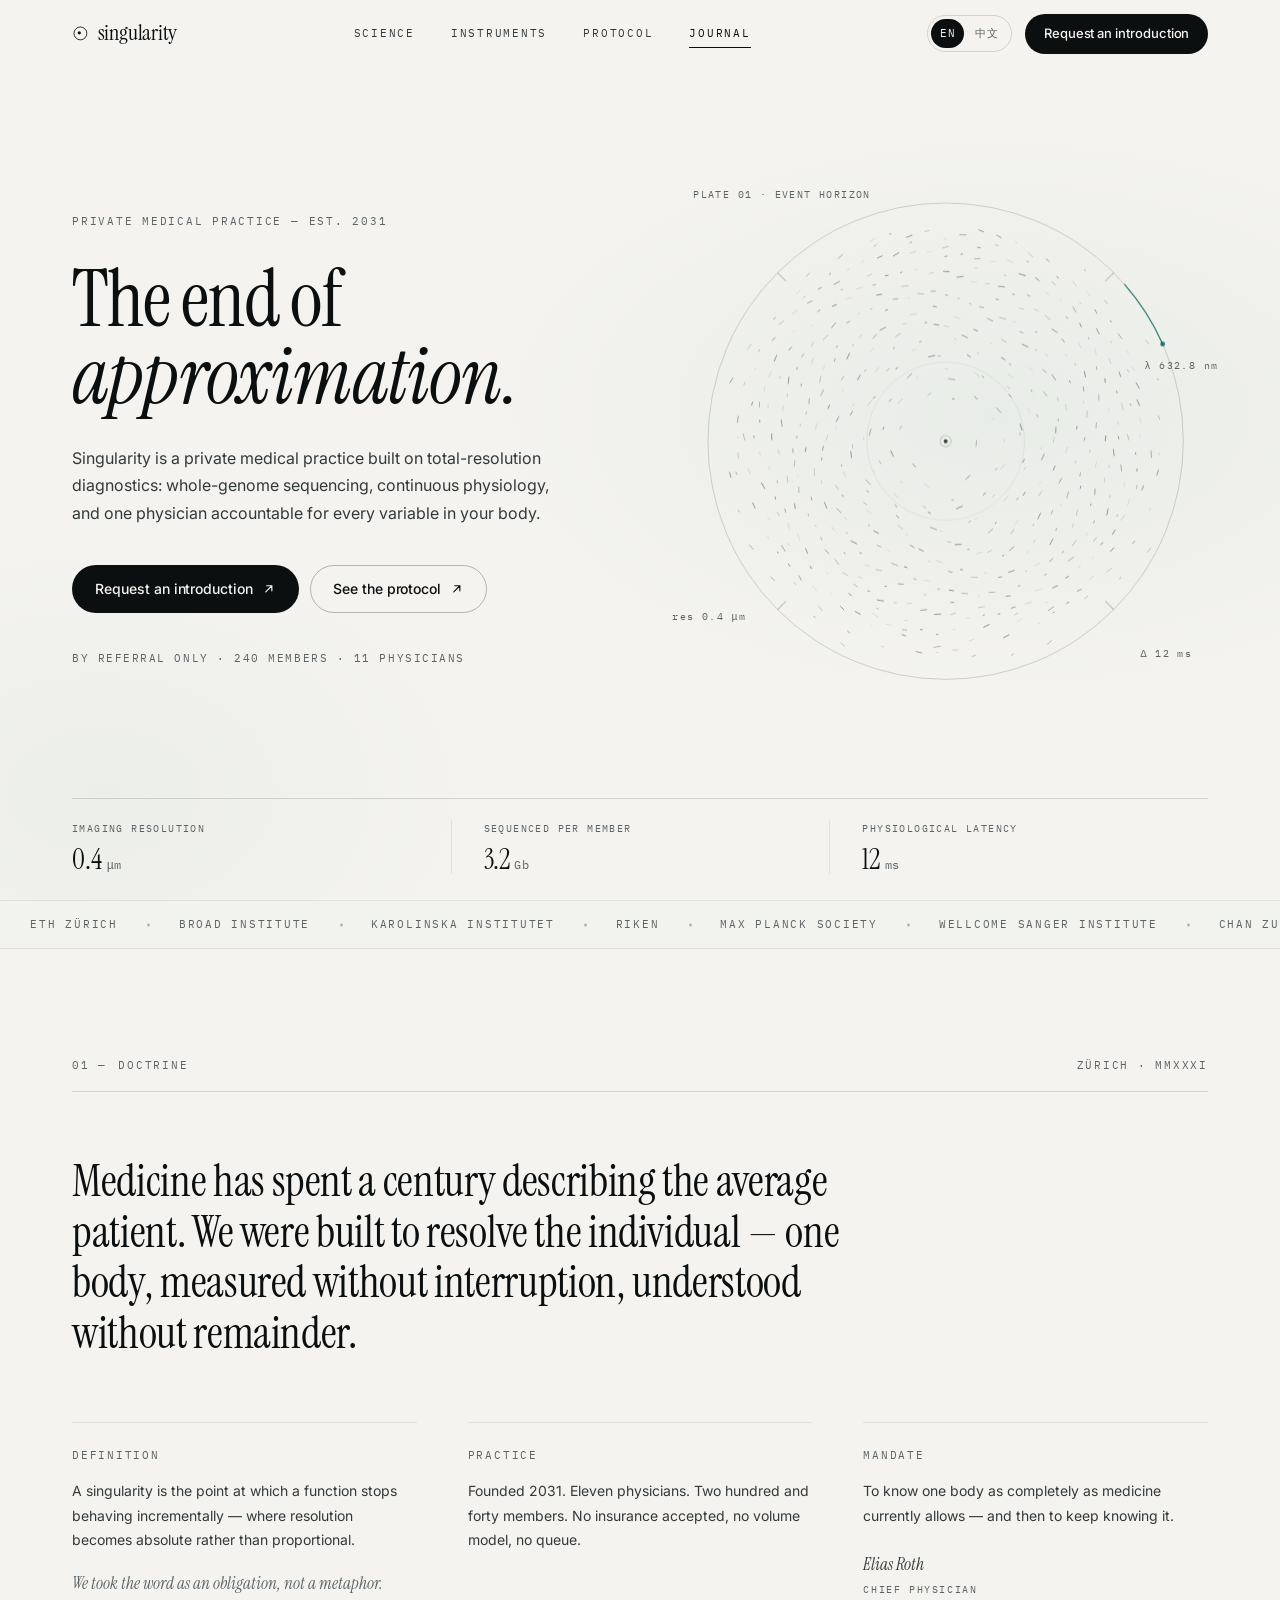
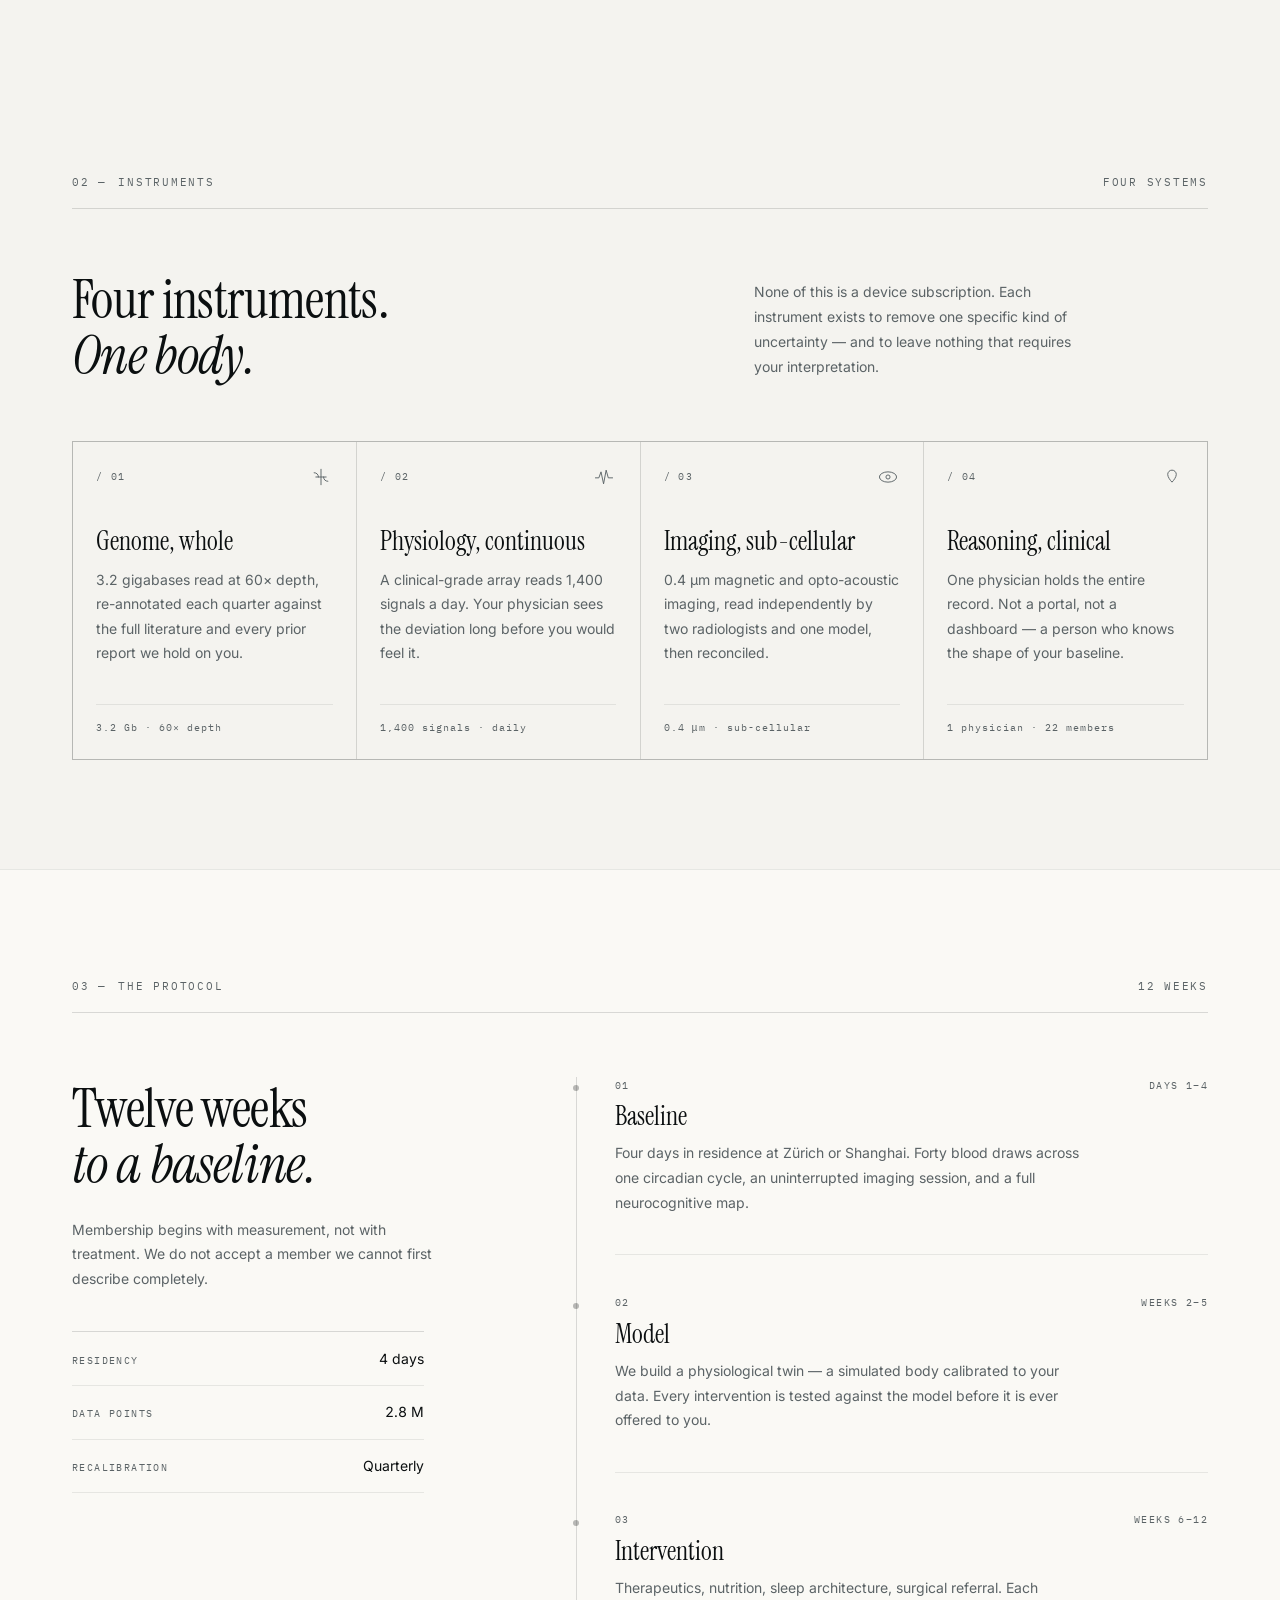
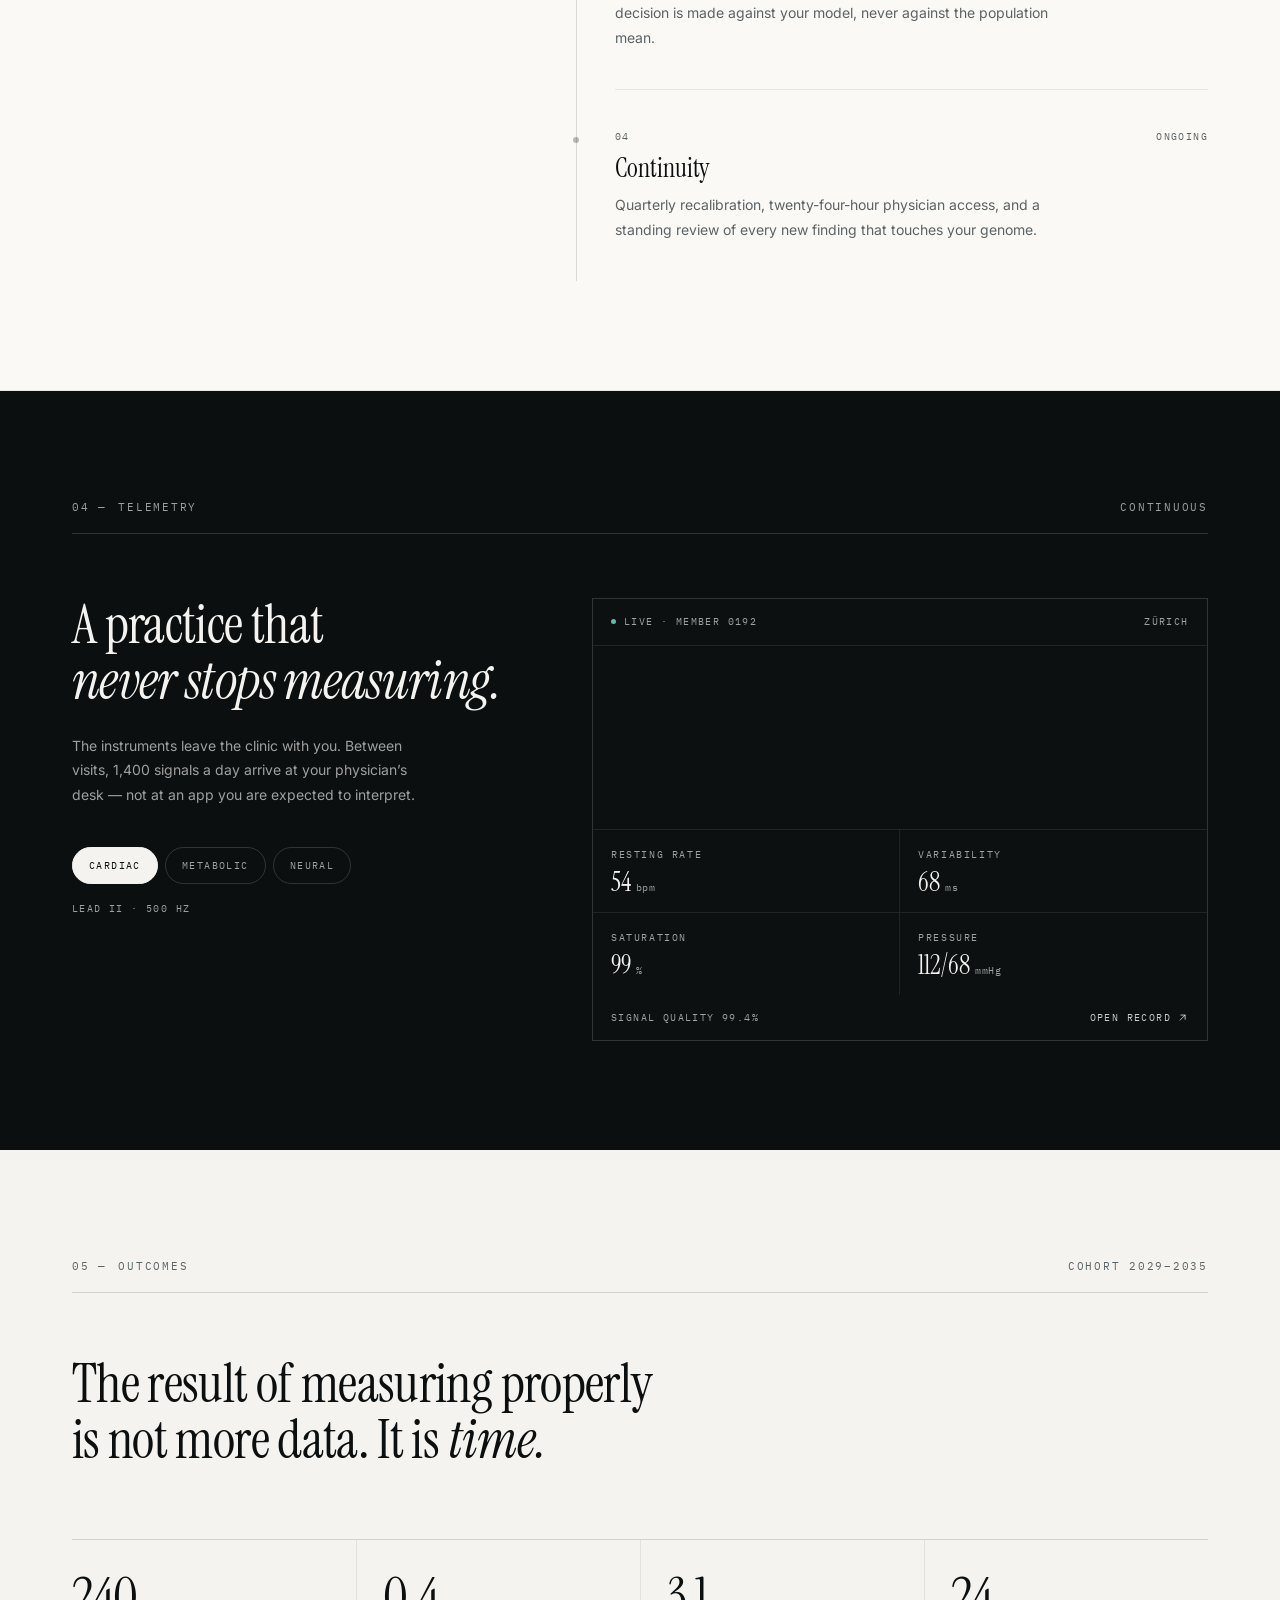
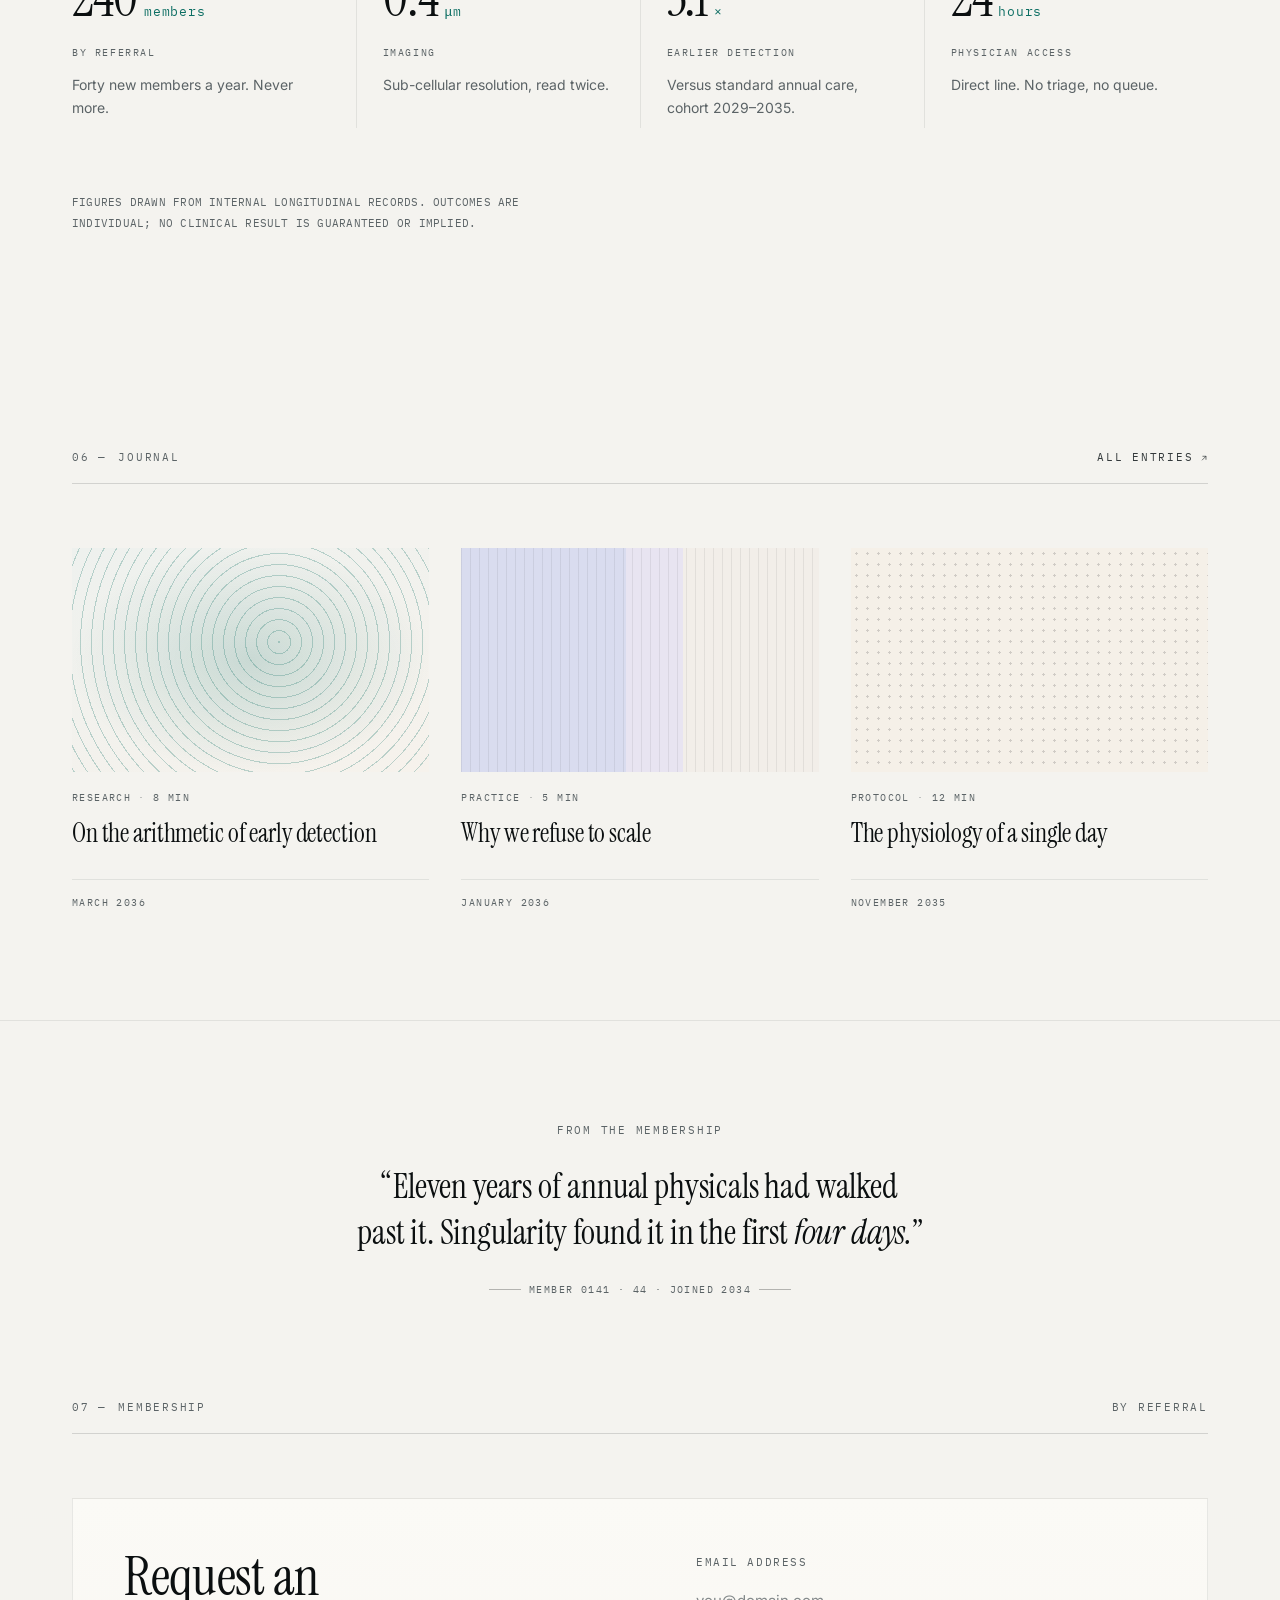
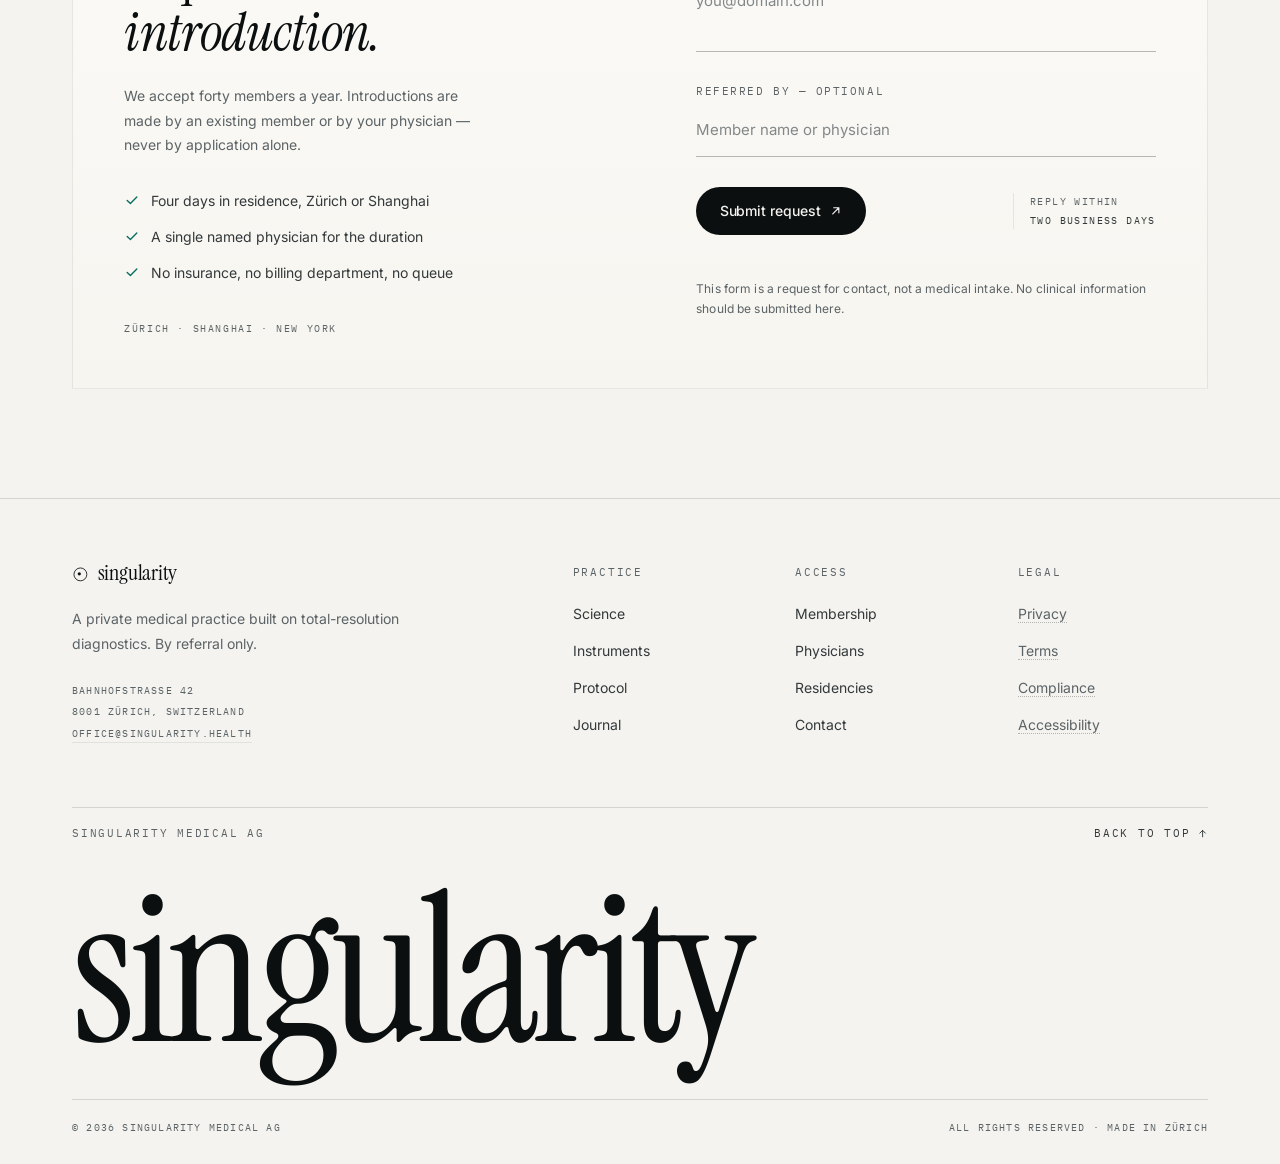
==== commit 33bd6b1a: "feat(ui): rebuild as framework-free static site (UI v2) Replaces the React bundle + DOM-walking i18n" ====
--- a/index.html
+++ b/index.html
@@ -1,31 +1,685 @@
 <!doctype html>
 <html lang="en" data-lang="en">
   <head>
-    <meta charset="UTF-8" />
-    <meta name="viewport" content="width=device-width, initial-scale=1.0, maximum-scale=5" />
+    <meta charset="utf-8" />
+    <meta name="viewport" content="width=device-width, initial-scale=1" />
     <title>Singularity — The End of Approximation</title>
     <meta
       name="description"
-      content="Singularity is a private medical practice built on total-resolution diagnostics: whole-genome sequencing, continuous physiology, and a single physician accountable for every variable."
+      content="Singularity is a private medical practice built on total-resolution diagnostics: whole-genome sequencing, continuous physiology, and one physician accountable for every variable in your body."
     />
     <meta name="theme-color" content="#F4F3EF" />
+    <meta name="color-scheme" content="light" />
 
     <link rel="preconnect" href="https://fonts.googleapis.com" />
     <link rel="preconnect" href="https://fonts.gstatic.com" crossorigin />
     <link
-      href="https://fonts.googleapis.com/css2?family=Instrument+Serif:ital@0;1&family=Inter:wght@300;400;500;600&family=IBM+Plex+Mono:wght@400;500&display=swap"
       rel="stylesheet"
+      href="https://fonts.googleapis.com/css2?family=Instrument+Serif:ital@0;1&family=Inter:wght@300;400;500&family=IBM+Plex+Mono:wght@400;500&display=swap"
     />
-    <link
-      href="https://fonts.googleapis.com/css2?family=Noto+Serif+SC:wght@300;400;500&family=Noto+Sans+SC:wght@300;400;500&display=swap"
-      rel="stylesheet"
-    />
-    <link rel="stylesheet" href="./assets/app.css" />
-    <link rel="stylesheet" href="./i18n.css" />
+
+    <link rel="stylesheet" href="./styles.css" />
+    <script>
+      document.documentElement.classList.add("js");
+    </script>
   </head>
   <body>
-    <div id="root"></div>
-    <script src="./assets/app.js" defer></script>
-    <script src="./i18n.js" defer></script>
+    <a class="skip-link" href="#main" data-i18n="a11y.skip">Skip to content</a>
+
+    <svg class="sprite" aria-hidden="true" focusable="false">
+      <symbol id="i-mark" viewBox="0 0 24 24">
+        <circle cx="12" cy="12" r="9.2" fill="none" stroke="currentColor" stroke-width="1.2" />
+        <circle cx="10.4" cy="11.2" r="2.3" fill="currentColor" />
+      </symbol>
+      <symbol id="i-arrow" viewBox="0 0 16 16">
+        <path d="M4.4 11.6 11.6 4.4M5.6 4.4h6v6" fill="none" stroke="currentColor" stroke-width="1.35" stroke-linecap="round" stroke-linejoin="round" />
+      </symbol>
+      <symbol id="i-check" viewBox="0 0 16 16">
+        <path d="M3.2 8.4 6.4 11.4 12.8 4.9" fill="none" stroke="currentColor" stroke-width="1.4" stroke-linecap="round" stroke-linejoin="round" />
+      </symbol>
+      <symbol id="i-close" viewBox="0 0 16 16">
+        <path d="M4 4l8 8M12 4l-8 8" fill="none" stroke="currentColor" stroke-width="1.3" stroke-linecap="round" />
+      </symbol>
+      <symbol id="i-plus" viewBox="0 0 16 16">
+        <path d="M8 3.4v9.2M3.4 8h9.2" fill="none" stroke="currentColor" stroke-width="1.3" stroke-linecap="round" />
+      </symbol>
+      <symbol id="i-up" viewBox="0 0 16 16">
+        <path d="M8 12.6V3.4M4 7.4 8 3.4l4 4" fill="none" stroke="currentColor" stroke-width="1.35" stroke-linecap="round" stroke-linejoin="round" />
+      </symbol>
+    </svg>
+
+    <header class="site-header" data-header>
+      <div class="shell header-inner">
+        <a class="brand" href="#top" aria-label="Singularity — home" data-i18n-attr="aria-label|a11y.home">
+          <svg class="brand-mark" aria-hidden="true"><use href="#i-mark" /></svg>
+          <span class="brand-word">singularity</span>
+        </a>
+
+        <nav class="site-nav" aria-label="Primary" data-i18n-attr="aria-label|a11y.primaryNav">
+          <ul>
+            <li><a href="#science" data-nav="science" data-i18n="nav.science">Science</a></li>
+            <li><a href="#instruments" data-nav="instruments" data-i18n="nav.instruments">Instruments</a></li>
+            <li><a href="#protocol" data-nav="protocol" data-i18n="nav.protocol">Protocol</a></li>
+            <li><a href="#journal" data-nav="journal" data-i18n="nav.journal">Journal</a></li>
+          </ul>
+        </nav>
+
+        <div class="header-tools">
+          <div class="lang-switch" role="group" aria-label="Language" data-i18n-attr="aria-label|a11y.lang">
+            <button type="button" data-lang-btn="en" aria-pressed="true">EN</button>
+            <button type="button" data-lang-btn="zh" aria-pressed="false">中文</button>
+          </div>
+          <a class="btn btn--primary btn--sm header-cta" href="#access" data-i18n="cta.request">Request an introduction</a>
+          <button class="menu-toggle" type="button" aria-expanded="false" aria-controls="menu" data-menu-toggle>
+            <svg class="icon-open" aria-hidden="true"><use href="#i-plus" /></svg>
+            <svg class="icon-close" aria-hidden="true"><use href="#i-close" /></svg>
+            <span class="sr-only" data-i18n="a11y.openMenu">Open menu</span>
+          </button>
+        </div>
+      </div>
+    </header>
+
+    <div class="menu" id="menu" hidden data-menu>
+      <div class="menu-inner">
+        <nav aria-label="Mobile" class="menu-nav" data-i18n-attr="aria-label|a11y.mobileNav">
+          <a href="#science"><span class="menu-idx">01</span><span data-i18n="nav.science">Science</span></a>
+          <a href="#instruments"><span class="menu-idx">02</span><span data-i18n="nav.instruments">Instruments</span></a>
+          <a href="#protocol"><span class="menu-idx">03</span><span data-i18n="nav.protocol">Protocol</span></a>
+          <a href="#journal"><span class="menu-idx">04</span><span data-i18n="nav.journal">Journal</span></a>
+        </nav>
+        <a class="btn btn--primary menu-cta" href="#access" data-i18n="cta.request">Request an introduction</a>
+        <div class="menu-foot">
+          <p class="menu-label" data-i18n="footer.studio">Zürich · Shanghai · New York</p>
+          <a class="menu-mail" href="mailto:office@singularity.health">office@singularity.health</a>
+        </div>
+      </div>
+    </div>
+
+    <main id="main">
+      <!-- ───────────────────────────── HERO ───────────────────────────── -->
+      <section class="hero" id="top">
+        <div class="shell hero-grid">
+          <div class="hero-copy">
+            <p class="eyebrow reveal" data-i18n="hero.eyebrow">
+              <span class="dot"></span>Private medical practice — Est. 2031
+            </p>
+
+            <h1 class="display reveal" data-i18n-html="hero.title">
+              The end of<br /><em>approximation.</em>
+            </h1>
+
+            <p class="lede reveal" data-i18n="hero.deck">
+              Singularity is a private medical practice built on total-resolution diagnostics: whole-genome
+              sequencing, continuous physiology, and one physician accountable for every variable in your body.
+            </p>
+
+            <div class="hero-actions reveal">
+              <a class="btn btn--primary" href="#access">
+                <span data-i18n="cta.request">Request an introduction</span>
+                <svg class="btn-arrow" aria-hidden="true"><use href="#i-arrow" /></svg>
+              </a>
+              <a class="btn btn--ghost" href="#protocol">
+                <span data-i18n="cta.protocol">See the protocol</span>
+                <svg class="btn-arrow" aria-hidden="true"><use href="#i-arrow" /></svg>
+              </a>
+            </div>
+
+            <p class="hero-meta reveal" data-i18n="hero.meta">
+              By referral only · 240 members · 11 physicians
+            </p>
+          </div>
+
+          <div class="hero-plate reveal" aria-hidden="true">
+            <div class="plate">
+              <canvas class="plate-canvas" data-plate></canvas>
+              <span class="plate-title" data-i18n="plate.title">Plate 01 · Event horizon</span>
+              <span class="plate-l tag-r1">λ 632.8 nm</span>
+              <span class="plate-l tag-l">res 0.4 μm</span>
+              <span class="plate-l tag-r2">Δ 12 ms</span>
+            </div>
+          </div>
+        </div>
+
+        <div class="shell">
+          <dl class="hero-stats reveal">
+            <div class="stat">
+              <dt data-i18n="hero.stat1.label">Imaging resolution</dt>
+              <dd><span class="num" data-count="0.4" data-dec="1">0.4</span><span class="unit">μm</span></dd>
+            </div>
+            <div class="stat">
+              <dt data-i18n="hero.stat2.label">Sequenced per member</dt>
+              <dd><span class="num" data-count="3.2" data-dec="1">3.2</span><span class="unit">Gb</span></dd>
+            </div>
+            <div class="stat">
+              <dt data-i18n="hero.stat3.label">Physiological latency</dt>
+              <dd><span class="num" data-count="12">12</span><span class="unit">ms</span></dd>
+            </div>
+          </dl>
+        </div>
+      </section>
+
+      <!-- ─────────────────────────── AFFILIATIONS ─────────────────────── -->
+      <section class="marquee" aria-label="Research affiliations" data-i18n-attr="aria-label|a11y.affiliations">
+        <div class="marquee-track" data-marquee>
+          <ul class="marquee-list">
+            <li>ETH Zürich</li>
+            <li>Broad Institute</li>
+            <li>Karolinska Institutet</li>
+            <li>RIKEN</li>
+            <li>Max Planck Society</li>
+            <li>Wellcome Sanger Institute</li>
+            <li>Chan Zuckerberg Biohub</li>
+            <li>Institut Pasteur</li>
+          </ul>
+          <ul class="marquee-list" aria-hidden="true">
+            <li>ETH Zürich</li>
+            <li>Broad Institute</li>
+            <li>Karolinska Institutet</li>
+            <li>RIKEN</li>
+            <li>Max Planck Society</li>
+            <li>Wellcome Sanger Institute</li>
+            <li>Chan Zuckerberg Biohub</li>
+            <li>Institut Pasteur</li>
+          </ul>
+        </div>
+      </section>
+
+      <!-- ──────────────────────────── DOCTRINE ────────────────────────── -->
+      <section class="section section--doctrine" id="science">
+        <div class="shell">
+          <div class="section-head reveal">
+            <p class="eyebrow"><span class="num-idx">01</span><span data-i18n="s1.eyebrow">Doctrine</span></p>
+            <p class="eyebrow eyebrow--right" data-i18n="s1.meta">Zürich · MMXXXI</p>
+          </div>
+
+          <h2 class="statement" data-reveal-words data-i18n="s1.statement">
+            Medicine has spent a century describing the average patient. We were built to resolve the
+            individual — one body, measured without interruption, understood without remainder.
+          </h2>
+
+          <div class="doctrine-grid">
+            <article class="doctrine-col reveal">
+              <h3 class="col-label" data-i18n="s1.c1.label">Definition</h3>
+              <p data-i18n="s1.c1.body">
+                A singularity is the point at which a function stops behaving incrementally — where
+                resolution becomes absolute rather than proportional.
+              </p>
+              <p class="doctrine-note" data-i18n="s1.c1.note">
+                We took the word as an obligation, not a metaphor.
+              </p>
+            </article>
+
+            <article class="doctrine-col reveal" style="--rd: 90ms">
+              <h3 class="col-label" data-i18n="s1.c2.label">Practice</h3>
+              <p data-i18n="s1.c2.body">
+                Founded 2031. Eleven physicians. Two hundred and forty members. No insurance accepted, no
+                volume model, no queue.
+              </p>
+            </article>
+
+            <article class="doctrine-col reveal" style="--rd: 180ms">
+              <h3 class="col-label" data-i18n="s1.c3.label">Mandate</h3>
+              <p data-i18n="s1.c3.body">
+                To know one body as completely as medicine currently allows — and then to keep knowing it.
+              </p>
+              <p class="signature">
+                <span class="signature-name">Elias Roth</span>
+                <span class="signature-role" data-i18n="s1.c3.role">Chief physician</span>
+              </p>
+            </article>
+          </div>
+        </div>
+      </section>
+
+      <!-- ─────────────────────────── INSTRUMENTS ──────────────────────── -->
+      <section class="section section--instruments" id="instruments">
+        <div class="shell">
+          <div class="section-head reveal">
+            <p class="eyebrow"><span class="num-idx">02</span><span data-i18n="s2.eyebrow">Instruments</span></p>
+            <p class="eyebrow eyebrow--right" data-i18n="s2.meta">Four systems</p>
+          </div>
+
+          <div class="split-head">
+            <h2 class="h2 reveal" data-i18n-html="s2.title">
+              Four instruments.<br /><em>One body.</em>
+            </h2>
+            <p class="split-note reveal" data-i18n="s2.note">
+              None of this is a device subscription. Each instrument exists to remove one specific kind of
+              uncertainty — and to leave nothing that requires your interpretation.
+            </p>
+          </div>
+
+          <ul class="card-grid">
+            <li class="card reveal">
+              <div class="card-top">
+                <span class="card-idx">/ 01</span>
+                <svg class="card-icon" viewBox="0 0 28 28" aria-hidden="true">
+                  <path d="M14 5v18M8 14h12M6 9c3 0 5 2 5 5M22 19c-3 0-5-2-5-5" fill="none" stroke="currentColor" stroke-width="1.1" stroke-linecap="round" />
+                </svg>
+              </div>
+              <h3 class="card-title" data-i18n="s2.c1.title">Genome, whole</h3>
+              <p class="card-body" data-i18n="s2.c1.body">
+                3.2 gigabases read at 60× depth, re-annotated each quarter against the full literature and every
+                prior report we hold on you.
+              </p>
+              <p class="card-meta" data-i18n="s2.c1.meta">3.2 Gb · 60× depth</p>
+            </li>
+
+            <li class="card reveal" style="--rd: 80ms">
+              <div class="card-top">
+                <span class="card-idx">/ 02</span>
+                <svg class="card-icon" viewBox="0 0 28 28" aria-hidden="true">
+                  <path d="M4 15h4l2.5-7 3 14 3-16 2.5 9h5" fill="none" stroke="currentColor" stroke-width="1.1" stroke-linecap="round" stroke-linejoin="round" />
+                </svg>
+              </div>
+              <h3 class="card-title" data-i18n="s2.c2.title">Physiology, continuous</h3>
+              <p class="card-body" data-i18n="s2.c2.body">
+                A clinical-grade array reads 1,400 signals a day. Your physician sees the deviation long before
+                you would feel it.
+              </p>
+              <p class="card-meta" data-i18n="s2.c2.meta">1,400 signals · daily</p>
+            </li>
+
+            <li class="card reveal" style="--rd: 160ms">
+              <div class="card-top">
+                <span class="card-idx">/ 03</span>
+                <svg class="card-icon" viewBox="0 0 28 28" aria-hidden="true">
+                  <ellipse cx="14" cy="14" rx="10" ry="6" fill="none" stroke="currentColor" stroke-width="1.1" />
+                  <circle cx="14" cy="14" r="2.4" fill="none" stroke="currentColor" stroke-width="1.1" />
+                </svg>
+              </div>
+              <h3 class="card-title" data-i18n="s2.c3.title">Imaging, sub-cellular</h3>
+              <p class="card-body" data-i18n="s2.c3.body">
+                0.4 μm magnetic and opto-acoustic imaging, read independently by two radiologists and one model,
+                then reconciled.
+              </p>
+              <p class="card-meta" data-i18n="s2.c3.meta">0.4 μm · sub-cellular</p>
+            </li>
+
+            <li class="card reveal" style="--rd: 240ms">
+              <div class="card-top">
+                <span class="card-idx">/ 04</span>
+                <svg class="card-icon" viewBox="0 0 28 28" aria-hidden="true">
+                  <path d="M14 6a5 5 0 0 1 5 5c0 3-3 7-5 9-2-2-5-6-5-9a5 5 0 0 1 5-5Z" fill="none" stroke="currentColor" stroke-width="1.1" />
+                </svg>
+              </div>
+              <h3 class="card-title" data-i18n="s2.c4.title">Reasoning, clinical</h3>
+              <p class="card-body" data-i18n="s2.c4.body">
+                One physician holds the entire record. Not a portal, not a dashboard — a person who knows the
+                shape of your baseline.
+              </p>
+              <p class="card-meta" data-i18n="s2.c4.meta">1 physician · 22 members</p>
+            </li>
+          </ul>
+        </div>
+      </section>
+
+      <!-- ──────────────────────────── PROTOCOL ────────────────────────── -->
+      <section class="section section--protocol" id="protocol">
+        <div class="shell">
+          <div class="section-head reveal">
+            <p class="eyebrow"><span class="num-idx">03</span><span data-i18n="s3.eyebrow">The protocol</span></p>
+            <p class="eyebrow eyebrow--right" data-i18n="s3.meta">12 weeks</p>
+          </div>
+
+          <div class="protocol-grid">
+            <div class="protocol-aside">
+              <div class="protocol-sticky">
+                <h2 class="h2 reveal" data-i18n-html="s3.title">Twelve weeks<br /><em>to a baseline.</em></h2>
+                <p class="lede lede--sm reveal" data-i18n="s3.note">
+                  Membership begins with measurement, not with treatment. We do not accept a member we cannot
+                  first describe completely.
+                </p>
+
+              <dl class="spec-list reveal">
+                <div><dt data-i18n="s3.spec1">Residency</dt><dd data-i18n="s3.spec1.v">4 days</dd></div>
+                <div><dt data-i18n="s3.spec2">Data points</dt><dd data-i18n="s3.spec2.v">2.8 M</dd></div>
+                <div><dt data-i18n="s3.spec3">Recalibration</dt><dd data-i18n="s3.spec3.v">Quarterly</dd></div>
+              </dl>
+              </div>
+            </div>
+
+          <ol class="steps">
+            <li class="step reveal">
+              <span class="step-node" aria-hidden="true"></span>
+              <div class="step-head">
+                <span class="step-idx">01</span>
+                <span class="step-when" data-i18n="s3.st1.when">Days 1–4</span>
+              </div>
+              <h3 class="step-title" data-i18n="s3.st1.title">Baseline</h3>
+              <p class="step-body" data-i18n="s3.st1.body">
+                Four days in residence at Zürich or Shanghai. Forty blood draws across one circadian cycle, an
+                uninterrupted imaging session, and a full neurocognitive map.
+              </p>
+            </li>
+
+            <li class="step reveal">
+              <span class="step-node" aria-hidden="true"></span>
+              <div class="step-head">
+                <span class="step-idx">02</span>
+                <span class="step-when" data-i18n="s3.st2.when">Weeks 2–5</span>
+              </div>
+              <h3 class="step-title" data-i18n="s3.st2.title">Model</h3>
+              <p class="step-body" data-i18n="s3.st2.body">
+                We build a physiological twin — a simulated body calibrated to your data. Every intervention is
+                tested against the model before it is ever offered to you.
+              </p>
+            </li>
+
+            <li class="step reveal">
+              <span class="step-node" aria-hidden="true"></span>
+              <div class="step-head">
+                <span class="step-idx">03</span>
+                <span class="step-when" data-i18n="s3.st3.when">Weeks 6–12</span>
+              </div>
+              <h3 class="step-title" data-i18n="s3.st3.title">Intervention</h3>
+              <p class="step-body" data-i18n="s3.st3.body">
+                Therapeutics, nutrition, sleep architecture, surgical referral. Each decision is made against
+                your model, never against the population mean.
+              </p>
+            </li>
+
+            <li class="step reveal">
+              <span class="step-node" aria-hidden="true"></span>
+              <div class="step-head">
+                <span class="step-idx">04</span>
+                <span class="step-when" data-i18n="s3.st4.when">Ongoing</span>
+              </div>
+              <h3 class="step-title" data-i18n="s3.st4.title">Continuity</h3>
+              <p class="step-body" data-i18n="s3.st4.body">
+                Quarterly recalibration, twenty-four-hour physician access, and a standing review of every new
+                finding that touches your genome.
+              </p>
+            </li>
+          </ol>
+          </div>
+        </div>
+      </section>
+
+      <!-- ──────────────────────────── TELEMETRY ───────────────────────── -->
+      <section class="section section--dark" id="telemetry" data-theme="dark">
+        <div class="shell">
+          <div class="section-head reveal">
+            <p class="eyebrow"><span class="num-idx">04</span><span data-i18n="s4.eyebrow">Telemetry</span></p>
+            <p class="eyebrow eyebrow--right" data-i18n="s4.meta">Continuous</p>
+          </div>
+
+          <div class="telemetry-grid">
+            <div class="telemetry-copy">
+              <h2 class="h2 reveal" data-i18n-html="s4.title">
+                A practice that<br /><em>never stops measuring.</em>
+              </h2>
+              <p class="lede lede--sm reveal" data-i18n="s4.note">
+                The instruments leave the clinic with you. Between visits, 1,400 signals a day arrive at your
+                physician’s desk — not at an app you are expected to interpret.
+              </p>
+
+              <div class="tabs reveal" role="tablist" aria-label="Signal source" data-tabs data-i18n-attr="aria-label|a11y.tabs">
+                <button type="button" role="tab" id="tab-cardiac" aria-selected="true" aria-controls="panel-telemetry" data-tab="cardiac" data-i18n="s4.tab1">Cardiac</button>
+                <button type="button" role="tab" id="tab-metabolic" aria-selected="false" aria-controls="panel-telemetry" data-tab="metabolic" tabindex="-1" data-i18n="s4.tab2">Metabolic</button>
+                <button type="button" role="tab" id="tab-neural" aria-selected="false" aria-controls="panel-telemetry" data-tab="neural" tabindex="-1" data-i18n="s4.tab3">Neural</button>
+              </div>
+              <p class="tabs-note reveal" data-tab-source>Lead II · 500 Hz</p>
+            </div>
+
+            <div class="monitor reveal" id="panel-telemetry" role="tabpanel" aria-labelledby="tab-cardiac" tabindex="0">
+              <div class="monitor-bar">
+                <span class="pulse"><span class="pulse-dot"></span><span data-i18n="s4.live">Live · member 0192</span></span>
+                <span class="monitor-loc" data-i18n="s4.loc">Zürich</span>
+              </div>
+
+              <div class="monitor-chart">
+                <canvas data-ecg></canvas>
+              </div>
+
+              <dl class="monitor-metrics" data-metrics>
+                <div><dt>Resting rate</dt><dd><span data-m="0.v">54</span><span class="unit" data-m="0.u">bpm</span></dd></div>
+                <div><dt>Variability</dt><dd><span data-m="1.v">68</span><span class="unit" data-m="1.u">ms</span></dd></div>
+                <div><dt>Saturation</dt><dd><span data-m="2.v">99</span><span class="unit" data-m="2.u">%</span></dd></div>
+                <div><dt>Pressure</dt><dd><span data-m="3.v">112/68</span><span class="unit" data-m="3.u">mmHg</span></dd></div>
+              </dl>
+
+              <div class="monitor-foot">
+                <span data-i18n="s4.quality">Signal quality 99.4%</span>
+                <a href="#journal" class="link-arrow"><span data-i18n="s4.open">Open record</span><svg aria-hidden="true"><use href="#i-arrow" /></svg></a>
+              </div>
+            </div>
+          </div>
+        </div>
+      </section>
+
+      <!-- ──────────────────────────── OUTCOMES ────────────────────────── -->
+      <section class="section section--outcomes" id="outcomes">
+        <div class="shell">
+          <div class="section-head reveal">
+            <p class="eyebrow"><span class="num-idx">05</span><span data-i18n="s5.eyebrow">Outcomes</span></p>
+            <p class="eyebrow eyebrow--right" data-i18n="s5.meta">Cohort 2029–2035</p>
+          </div>
+
+          <h2 class="h2 h2--wide reveal" data-i18n-html="s5.title">
+            The result of measuring properly is not more data. It is <em>time.</em>
+          </h2>
+
+          <ul class="metric-grid">
+            <li class="reveal">
+              <p class="metric-value"><span class="num" data-count="240">240</span><span class="unit" data-i18n="s5.u1">members</span></p>
+              <p class="metric-label" data-i18n="s5.l1">By referral</p>
+              <p class="metric-note" data-i18n="s5.n1">Forty new members a year. Never more.</p>
+            </li>
+            <li class="reveal" style="--rd: 80ms">
+              <p class="metric-value"><span class="num" data-count="0.4" data-dec="1">0.4</span><span class="unit">μm</span></p>
+              <p class="metric-label" data-i18n="s5.l2">Imaging</p>
+              <p class="metric-note" data-i18n="s5.n2">Sub-cellular resolution, read twice.</p>
+            </li>
+            <li class="reveal" style="--rd: 160ms">
+              <p class="metric-value"><span class="num" data-count="3.1" data-dec="1">3.1</span><span class="unit">×</span></p>
+              <p class="metric-label" data-i18n="s5.l3">Earlier detection</p>
+              <p class="metric-note" data-i18n="s5.n3">Versus standard annual care, cohort 2029–2035.</p>
+            </li>
+            <li class="reveal" style="--rd: 240ms">
+              <p class="metric-value"><span class="num" data-count="24">24</span><span class="unit" data-i18n="s5.u4">hours</span></p>
+              <p class="metric-label" data-i18n="s5.l4">Physician access</p>
+              <p class="metric-note" data-i18n="s5.n4">Direct line. No triage, no queue.</p>
+            </li>
+          </ul>
+
+          <p class="fineprint reveal" data-i18n="s5.disclaimer">
+            Figures drawn from internal longitudinal records. Outcomes are individual; no clinical result is
+            guaranteed or implied.
+          </p>
+        </div>
+      </section>
+
+      <!-- ───────────────────────────── JOURNAL ────────────────────────── -->
+      <section class="section section--journal" id="journal">
+        <div class="shell">
+          <div class="section-head reveal">
+            <p class="eyebrow"><span class="num-idx">06</span><span data-i18n="s6.eyebrow">Journal</span></p>
+            <a class="eyebrow eyebrow--link" href="#journal">
+              <span data-i18n="s6.all">All entries</span>
+              <svg aria-hidden="true"><use href="#i-arrow" /></svg>
+            </a>
+          </div>
+
+          <ul class="journal-grid">
+            <li class="post reveal">
+              <a href="#journal" class="post-link">
+                <span class="post-thumb post-thumb--rings" aria-hidden="true"></span>
+                <span class="post-kicker"><span data-i18n="s6.c1.cat">Research</span><span class="sep">·</span><span data-i18n="s6.c1.time">8 min</span></span>
+                <span class="post-title" data-i18n="s6.c1.title">On the arithmetic of early detection</span>
+                <span class="post-foot">
+                  <span data-i18n="s6.c1.date">March 2036</span>
+                  <span class="post-read"><span data-i18n="s6.read">Read</span><svg aria-hidden="true"><use href="#i-arrow" /></svg></span>
+                </span>
+              </a>
+            </li>
+
+            <li class="post reveal" style="--rd: 90ms">
+              <a href="#journal" class="post-link">
+                <span class="post-thumb post-thumb--lines" aria-hidden="true"></span>
+                <span class="post-kicker"><span data-i18n="s6.c2.cat">Practice</span><span class="sep">·</span><span data-i18n="s6.c2.time">5 min</span></span>
+                <span class="post-title" data-i18n="s6.c2.title">Why we refuse to scale</span>
+                <span class="post-foot">
+                  <span data-i18n="s6.c2.date">January 2036</span>
+                  <span class="post-read"><span data-i18n="s6.read">Read</span><svg aria-hidden="true"><use href="#i-arrow" /></svg></span>
+                </span>
+              </a>
+            </li>
+
+            <li class="post reveal" style="--rd: 180ms">
+              <a href="#journal" class="post-link">
+                <span class="post-thumb post-thumb--dots" aria-hidden="true"></span>
+                <span class="post-kicker"><span data-i18n="s6.c3.cat">Protocol</span><span class="sep">·</span><span data-i18n="s6.c3.time">12 min</span></span>
+                <span class="post-title" data-i18n="s6.c3.title">The physiology of a single day</span>
+                <span class="post-foot">
+                  <span data-i18n="s6.c3.date">November 2035</span>
+                  <span class="post-read"><span data-i18n="s6.read">Read</span><svg aria-hidden="true"><use href="#i-arrow" /></svg></span>
+                </span>
+              </a>
+            </li>
+          </ul>
+        </div>
+      </section>
+
+      <!-- ────────────────────────────── QUOTE ─────────────────────────── -->
+      <section class="quote">
+        <div class="shell">
+          <figure class="reveal">
+            <figcaption class="eyebrow quote-kicker" data-i18n="q.kicker">From the membership</figcaption>
+            <blockquote data-i18n-html="q.text">
+              “Eleven years of annual physicals had walked past it. Singularity found it in the first <em>four days.</em>”
+            </blockquote>
+            <p class="quote-meta" data-i18n="q.meta">Member 0141 · 44 · Joined 2034</p>
+          </figure>
+        </div>
+      </section>
+
+      <!-- ──────────────────────────── MEMBERSHIP ──────────────────────── -->
+      <section class="section section--access" id="access">
+        <div class="shell">
+          <div class="section-head reveal">
+            <p class="eyebrow"><span class="num-idx">07</span><span data-i18n="s7.eyebrow">Membership</span></p>
+            <p class="eyebrow eyebrow--right" data-i18n="s7.meta">By referral</p>
+          </div>
+
+          <div class="access-card">
+            <div class="access-copy">
+              <h2 class="h2 reveal" data-i18n-html="s7.title">Request an<br /><em>introduction.</em></h2>
+              <p class="lede lede--sm reveal" data-i18n="s7.note">
+                We accept forty members a year. Introductions are made by an existing member or by your
+                physician — never by application alone.
+              </p>
+
+              <ul class="check-list reveal">
+                <li><svg aria-hidden="true"><use href="#i-check" /></svg><span data-i18n="s7.p1">Four days in residence, Zürich or Shanghai</span></li>
+                <li><svg aria-hidden="true"><use href="#i-check" /></svg><span data-i18n="s7.p2">A single named physician for the duration</span></li>
+                <li><svg aria-hidden="true"><use href="#i-check" /></svg><span data-i18n="s7.p3">No insurance, no billing department, no queue</span></li>
+              </ul>
+
+              <p class="cities reveal" data-i18n="s7.cities">Zürich · Shanghai · New York</p>
+            </div>
+
+            <div class="access-form-wrap">
+              <form class="access-form" data-form novalidate>
+                <div class="field">
+                  <label for="email" data-i18n="s7.f1">Email address</label>
+                  <input id="email" name="email" type="email" autocomplete="email" placeholder="you@domain.com" aria-describedby="email-error" data-i18n-attr="placeholder|s7.f1.ph" />
+                  <p class="field-error" id="email-error" data-error-for="email" role="alert"></p>
+                </div>
+
+                <div class="field">
+                  <label for="ref" data-i18n="s7.f2">Referred by — optional</label>
+                  <input id="ref" name="ref" type="text" autocomplete="off" placeholder="Member name or physician" data-i18n-attr="placeholder|s7.f2.ph" />
+                </div>
+
+                <div class="form-actions">
+                  <button class="btn btn--primary" type="submit" data-submit>
+                    <span class="btn-label" data-i18n="s7.submit">Submit request</span>
+                    <span class="btn-spinner" aria-hidden="true"></span>
+                    <svg class="btn-arrow" aria-hidden="true"><use href="#i-arrow" /></svg>
+                  </button>
+                  <p class="reply-note"><span data-i18n="s7.reply">Reply within</span><strong data-i18n="s7.reply.v">two business days</strong></p>
+                </div>
+
+                <p class="form-status" data-status role="status" aria-live="polite"></p>
+
+                <p class="fineprint fineprint--tight" data-i18n="s7.disclaimer">
+                  This form is a request for contact, not a medical intake. No clinical information should be
+                  submitted here.
+                </p>
+              </form>
+            </div>
+          </div>
+        </div>
+      </section>
+    </main>
+
+    <footer class="site-footer">
+      <div class="shell">
+        <div class="footer-top">
+          <div class="footer-brand">
+            <a class="brand" href="#top" aria-label="Singularity — home" data-i18n-attr="aria-label|a11y.home">
+              <svg class="brand-mark" aria-hidden="true"><use href="#i-mark" /></svg>
+              <span class="brand-word">singularity</span>
+            </a>
+            <p class="footer-desc" data-i18n="footer.desc">
+              A private medical practice built on total-resolution diagnostics. By referral only.
+            </p>
+            <address class="footer-address">
+              <span data-i18n="footer.addr1">Bahnhofstrasse 42</span>
+              <span data-i18n="footer.addr2">8001 Zürich, Switzerland</span>
+              <a href="mailto:office@singularity.health">office@singularity.health</a>
+            </address>
+          </div>
+
+          <nav class="footer-nav" aria-label="Footer" data-i18n-attr="aria-label|a11y.footerNav">
+            <div class="footer-col">
+              <h2 class="col-label" data-i18n="footer.h1">Practice</h2>
+              <ul>
+                <li><a href="#science" data-i18n="nav.science">Science</a></li>
+                <li><a href="#instruments" data-i18n="nav.instruments">Instruments</a></li>
+                <li><a href="#protocol" data-i18n="nav.protocol">Protocol</a></li>
+                <li><a href="#journal" data-i18n="nav.journal">Journal</a></li>
+              </ul>
+            </div>
+            <div class="footer-col">
+              <h2 class="col-label" data-i18n="footer.h2">Access</h2>
+              <ul>
+                <li><a href="#access" data-i18n="footer.membership">Membership</a></li>
+                <li><a href="#science" data-i18n="footer.physicians">Physicians</a></li>
+                <li><a href="#protocol" data-i18n="footer.residencies">Residencies</a></li>
+                <li><a href="#access" data-i18n="footer.contact">Contact</a></li>
+              </ul>
+            </div>
+            <div class="footer-col">
+              <h2 class="col-label" data-i18n="footer.h3">Legal</h2>
+              <ul>
+                <li><span class="footer-pending" data-i18n="footer.privacy">Privacy</span></li>
+                <li><span class="footer-pending" data-i18n="footer.terms">Terms</span></li>
+                <li><span class="footer-pending" data-i18n="footer.compliance">Compliance</span></li>
+                <li><span class="footer-pending" data-i18n="footer.access">Accessibility</span></li>
+              </ul>
+            </div>
+          </nav>
+        </div>
+
+        <div class="footer-mark">
+          <span class="eyebrow" data-i18n="footer.entity">Singularity Medical AG</span>
+          <a class="back-top eyebrow" href="#top">
+            <span data-i18n="footer.backTop">Back to top</span>
+            <svg aria-hidden="true"><use href="#i-up" /></svg>
+          </a>
+        </div>
+
+        <div class="footer-wordmark" aria-hidden="true">singularity</div>
+
+        <div class="footer-bottom">
+          <p>© 2036 Singularity Medical AG</p>
+          <p data-i18n="footer.rights">All rights reserved · Made in Zürich</p>
+        </div>
+      </div>
+    </footer>
+
+    <script src="./app.js" defer></script>
   </body>
 </html>
--- a/styles.css
+++ b/styles.css
@@ -0,0 +1,2427 @@
+/* ============================================================================
+   Singularity — UI v2
+   A single, token-driven stylesheet. Sections invert by re-declaring the same
+   colour tokens (see .section--dark), so every component stays theme-aware
+   without duplicating rules.
+   ========================================================================== */
+
+/* ── 1. Tokens ─────────────────────────────────────────────────────────── */
+
+:root {
+  /* colour */
+  --ink: #0b0f10;
+  --ink-2: #33393b;
+  --ink-3: #5b6366; /* 5.5:1 on paper — AA for body text */
+  --paper: #f4f3ef;
+  --surface: #faf9f5;
+  --accent: #0c6e63;
+  --line: rgba(11, 15, 16, 0.14);
+  --line-soft: rgba(11, 15, 16, 0.08);
+  --line-strong: rgba(11, 15, 16, 0.28);
+
+  /* type */
+  --serif: "Instrument Serif", "Iowan Old Style", "Songti SC", "Noto Serif SC", "Source Han Serif SC", serif;
+  --sans: "Inter", "PingFang SC", "Hiragino Sans GB", "Microsoft YaHei", "Noto Sans SC", system-ui, sans-serif;
+  --mono: "IBM Plex Mono", "SFMono-Regular", "PingFang SC", "Microsoft YaHei", ui-monospace, monospace;
+
+  --t-display: clamp(2.75rem, 6.2vw, 5.25rem);
+  --t-h2: clamp(2rem, 4.2vw, 3.5rem);
+  --t-h3: clamp(1.35rem, 2vw, 1.75rem);
+  --t-statement: clamp(1.6rem, 3.4vw, 2.75rem);
+  --t-lead: clamp(1rem, 1.15vw, 1.125rem);
+  --t-body: 1rem;
+  --t-sm: 0.875rem;
+  --t-label: 0.6875rem;
+
+  /* space */
+  --gutter: clamp(1.25rem, 4.5vw, 3.5rem);
+  --section-y: clamp(4.5rem, 8.5vw, 8rem);
+  --maxw: 78rem;
+
+  /* motion */
+  --d-fast: 180ms;
+  --d-mid: 380ms;
+  --d-slow: 720ms;
+  --ease: cubic-bezier(0.22, 0.61, 0.36, 1);
+  --ease-out: cubic-bezier(0.16, 1, 0.3, 1);
+
+  /* misc */
+  --radius: 0px;
+  --header-h: 4.25rem;
+}
+
+/* ── 2. Reset & base ───────────────────────────────────────────────────── */
+
+*,
+*::before,
+*::after {
+  box-sizing: border-box;
+}
+
+html {
+  -webkit-text-size-adjust: 100%;
+  scroll-behavior: smooth;
+  scroll-padding-top: calc(var(--header-h) + 1.5rem);
+}
+
+body {
+  margin: 0;
+  background: var(--paper);
+  color: var(--ink);
+  font-family: var(--sans);
+  font-size: var(--t-body);
+  font-weight: 400;
+  line-height: 1.7;
+  -webkit-font-smoothing: antialiased;
+  text-rendering: optimizeLegibility;
+  font-kerning: normal;
+  overflow-x: hidden;
+}
+
+body.is-locked {
+  overflow: hidden;
+}
+
+h1,
+h2,
+h3,
+h4,
+p,
+figure,
+blockquote,
+dl,
+dd,
+ul,
+ol {
+  margin: 0;
+}
+
+ul,
+ol {
+  padding: 0;
+  list-style: none;
+}
+
+a {
+  color: inherit;
+  text-decoration: none;
+}
+
+button {
+  font: inherit;
+  color: inherit;
+  background: none;
+  border: 0;
+  padding: 0;
+  cursor: pointer;
+}
+
+img,
+svg,
+canvas {
+  display: block;
+  max-width: 100%;
+}
+
+em {
+  font-style: italic;
+}
+
+::selection {
+  background: var(--ink);
+  color: var(--paper);
+}
+
+:focus-visible {
+  outline: 2px solid var(--accent);
+  outline-offset: 3px;
+  border-radius: 2px;
+}
+
+.sprite {
+  position: absolute;
+  width: 0;
+  height: 0;
+  overflow: hidden;
+}
+
+.sr-only {
+  position: absolute;
+  width: 1px;
+  height: 1px;
+  padding: 0;
+  margin: -1px;
+  overflow: hidden;
+  clip: rect(0 0 0 0);
+  white-space: nowrap;
+  border: 0;
+}
+
+.skip-link {
+  position: fixed;
+  top: 0.75rem;
+  left: 0.75rem;
+  z-index: 200;
+  padding: 0.7rem 1.1rem;
+  background: var(--ink);
+  color: var(--paper);
+  font-size: var(--t-sm);
+  transform: translateY(-160%);
+  transition: transform var(--d-fast) var(--ease);
+}
+
+.skip-link:focus-visible {
+  transform: none;
+}
+
+/* ── 3. Layout ─────────────────────────────────────────────────────────── */
+
+.shell {
+  width: 100%;
+  max-width: var(--maxw);
+  margin-inline: auto;
+  padding-inline: var(--gutter);
+}
+
+.section {
+  position: relative;
+  padding-block: var(--section-y);
+}
+
+.section--instruments {
+  padding-top: calc(var(--section-y) * 0.62);
+}
+
+/* Inverted theme: every component reads the same tokens. */
+.section--dark {
+  --ink: #f4f3ef;
+  --ink-2: rgba(244, 243, 239, 0.82);
+  --ink-3: rgba(244, 243, 239, 0.64);
+  --paper: #0b0f10;
+  --surface: #121718;
+  --accent: #5cbcae;
+  --line: rgba(244, 243, 239, 0.16);
+  --line-soft: rgba(244, 243, 239, 0.09);
+  --line-strong: rgba(244, 243, 239, 0.32);
+  background: var(--paper);
+  color: var(--ink);
+}
+
+.section--protocol {
+  background: var(--surface);
+  border-block: 1px solid var(--line-soft);
+}
+
+/* ── 4. Typography ─────────────────────────────────────────────────────── */
+
+.eyebrow {
+  display: flex;
+  align-items: center;
+  gap: 0.6rem;
+  font-family: var(--mono);
+  font-size: var(--t-label);
+  font-weight: 400;
+  letter-spacing: 0.16em;
+  line-height: 1.4;
+  text-transform: uppercase;
+  color: var(--ink-3);
+}
+
+.eyebrow .num-idx {
+  color: var(--ink-3);
+}
+
+.eyebrow .num-idx::after {
+  content: " —";
+  margin-right: 0.15em;
+}
+
+.eyebrow--right {
+  margin-left: auto;
+  justify-content: flex-end;
+  text-align: right;
+}
+
+.eyebrow--link {
+  margin-left: auto;
+  gap: 0.4rem;
+  color: var(--ink-2);
+  transition: color var(--d-fast) var(--ease);
+}
+
+.eyebrow--link svg {
+  width: 0.75em;
+  height: 0.75em;
+  transition: transform var(--d-fast) var(--ease);
+}
+
+.eyebrow--link:hover {
+  color: var(--ink);
+}
+
+.eyebrow--link:hover svg {
+  transform: translate(2px, -2px);
+}
+
+.dot {
+  width: 5px;
+  height: 5px;
+  border-radius: 50%;
+  background: var(--accent);
+  flex: none;
+}
+
+.display {
+  font-family: var(--serif);
+  font-size: var(--t-display);
+  font-weight: 400;
+  line-height: 0.97;
+  letter-spacing: -0.015em;
+}
+
+.display em {
+  font-style: italic;
+  letter-spacing: -0.01em;
+}
+
+.h2 {
+  font-family: var(--serif);
+  font-size: var(--t-h2);
+  font-weight: 400;
+  line-height: 1.04;
+  letter-spacing: -0.012em;
+  text-wrap: balance;
+}
+
+.h2 em {
+  font-style: italic;
+}
+
+.h2--wide {
+  max-width: 18em;
+}
+
+.statement {
+  font-family: var(--serif);
+  font-size: var(--t-statement);
+  font-weight: 400;
+  line-height: 1.16;
+  letter-spacing: -0.008em;
+  max-width: 20em;
+  text-wrap: pretty;
+}
+
+.statement .w {
+  display: inline-block;
+  opacity: 0;
+  transform: translateY(0.32em);
+  transition: opacity 640ms var(--ease), transform 640ms var(--ease);
+  transition-delay: var(--wd, 0ms);
+}
+
+.statement.is-in .w {
+  opacity: 1;
+  transform: none;
+}
+
+.lede {
+  font-size: var(--t-lead);
+  line-height: 1.72;
+  color: var(--ink-2);
+  max-width: 34em;
+  text-wrap: pretty;
+}
+
+.lede--sm {
+  font-size: var(--t-sm);
+  line-height: 1.75;
+  color: var(--ink-3);
+  max-width: 26em;
+}
+
+.col-label {
+  font-family: var(--mono);
+  font-size: var(--t-label);
+  font-weight: 400;
+  letter-spacing: 0.16em;
+  text-transform: uppercase;
+  color: var(--ink-3);
+}
+
+.fineprint {
+  font-family: var(--mono);
+  font-size: 0.6875rem;
+  line-height: 1.85;
+  letter-spacing: 0.02em;
+  text-transform: uppercase;
+  color: var(--ink-3);
+  max-width: 34rem;
+}
+
+.fineprint--tight {
+  margin-top: 1.75rem;
+  letter-spacing: 0.01em;
+  text-transform: none;
+  font-family: var(--sans);
+  font-size: 0.75rem;
+  line-height: 1.7;
+}
+
+/* ── 5. Buttons ────────────────────────────────────────────────────────── */
+
+.btn {
+  position: relative;
+  display: inline-flex;
+  align-items: center;
+  justify-content: center;
+  gap: 0.55rem;
+  min-height: 3rem;
+  padding: 0.85rem 1.4rem;
+  border: 1px solid transparent;
+  border-radius: 999px;
+  font-family: var(--sans);
+  font-size: 0.875rem;
+  font-weight: 500;
+  letter-spacing: -0.005em;
+  line-height: 1;
+  white-space: nowrap;
+  transition: background-color var(--d-fast) var(--ease), color var(--d-fast) var(--ease),
+    border-color var(--d-fast) var(--ease), transform var(--d-fast) var(--ease);
+}
+
+.btn-arrow {
+  width: 0.85rem;
+  height: 0.85rem;
+  flex: none;
+  transition: transform var(--d-fast) var(--ease);
+}
+
+.btn:hover .btn-arrow {
+  transform: translateX(2px) translateY(-2px);
+}
+
+.btn:active {
+  transform: translateY(1px);
+}
+
+.btn--primary {
+  background: var(--ink);
+  color: var(--paper);
+}
+
+.btn--primary:hover {
+  background: var(--accent);
+  color: #fff;
+}
+
+.btn--ghost {
+  border-color: var(--line-strong);
+  color: var(--ink);
+}
+
+.btn--ghost:hover {
+  background: var(--ink);
+  border-color: var(--ink);
+  color: var(--paper);
+}
+
+.btn--sm {
+  min-height: 2.5rem;
+  padding: 0.6rem 1.1rem;
+  font-size: 0.8125rem;
+}
+
+.btn[disabled] {
+  cursor: default;
+  opacity: 0.7;
+}
+
+.btn-spinner {
+  display: none;
+  width: 0.9rem;
+  height: 0.9rem;
+  border: 1.5px solid currentColor;
+  border-top-color: transparent;
+  border-radius: 50%;
+  animation: spin 620ms linear infinite;
+}
+
+.is-loading .btn-spinner {
+  display: block;
+}
+
+.is-loading .btn-arrow {
+  display: none;
+}
+
+@keyframes spin {
+  to {
+    transform: rotate(360deg);
+  }
+}
+
+/* ── 6. Header ─────────────────────────────────────────────────────────── */
+
+.site-header {
+  position: fixed;
+  inset: 0 0 auto;
+  z-index: 100;
+  height: var(--header-h);
+  color: var(--ink);
+  transition: color var(--d-mid) var(--ease), background-color var(--d-mid) var(--ease),
+    border-color var(--d-mid) var(--ease), backdrop-filter var(--d-mid) var(--ease);
+  border-bottom: 1px solid transparent;
+}
+
+/* A frosted scrim that fades out at its lower edge — a hard-edged panel
+   used to leave a visible seam where a dark section began. */
+.site-header::before {
+  content: "";
+  position: absolute;
+  inset: 0;
+  background: linear-gradient(
+    180deg,
+    color-mix(in srgb, var(--paper) 92%, transparent) 0%,
+    color-mix(in srgb, var(--paper) 72%, transparent) 62%,
+    transparent 100%
+  );
+  -webkit-backdrop-filter: blur(12px) saturate(1.1);
+  backdrop-filter: blur(12px) saturate(1.1);
+  -webkit-mask-image: linear-gradient(180deg, #000 50%, transparent 100%);
+  mask-image: linear-gradient(180deg, #000 50%, transparent 100%);
+  opacity: 0;
+  transition: opacity var(--d-mid) var(--ease);
+  pointer-events: none;
+}
+
+.site-header.is-stuck::before {
+  opacity: 1;
+}
+
+.site-header.is-stuck {
+  border-bottom-color: var(--line-soft);
+}
+
+.site-header[data-on-dark="true"] {
+  --ink: #f4f3ef;
+  --ink-2: rgba(244, 243, 239, 0.8);
+  --ink-3: rgba(244, 243, 239, 0.62);
+  --paper: #0b0f10;
+  --line: rgba(244, 243, 239, 0.22);
+  --line-soft: rgba(244, 243, 239, 0.16);
+  --line-strong: rgba(244, 243, 239, 0.4);
+  color: var(--ink);
+}
+
+.header-inner {
+  position: relative;
+  z-index: 1;
+  display: flex;
+  align-items: center;
+  gap: 2rem;
+  height: 100%;
+}
+
+.brand {
+  display: inline-flex;
+  align-items: center;
+  gap: 0.55rem;
+  flex: none;
+}
+
+.brand-mark {
+  width: 1.05rem;
+  height: 1.05rem;
+  color: currentColor;
+}
+
+.brand-word {
+  font-family: var(--serif);
+  font-size: 1.35rem;
+  line-height: 1;
+  letter-spacing: -0.01em;
+}
+
+.site-nav {
+  margin-inline: auto;
+}
+
+.site-nav ul {
+  display: flex;
+  align-items: center;
+  gap: 2.25rem;
+}
+
+.site-nav a {
+  position: relative;
+  display: inline-block;
+  padding-block: 0.5rem;
+  font-family: var(--mono);
+  font-size: 0.6875rem;
+  letter-spacing: 0.16em;
+  text-transform: uppercase;
+  color: var(--ink-2);
+  transition: color var(--d-fast) var(--ease);
+}
+
+.site-nav a::after {
+  content: "";
+  position: absolute;
+  left: 0;
+  right: 0;
+  bottom: 0.15rem;
+  height: 1px;
+  background: currentColor;
+  transform: scaleX(0);
+  transform-origin: left;
+  transition: transform var(--d-mid) var(--ease);
+}
+
+.site-nav a:hover,
+.site-nav a[aria-current="true"] {
+  color: var(--ink);
+}
+
+.site-nav a:hover::after,
+.site-nav a[aria-current="true"]::after {
+  transform: scaleX(1);
+}
+
+.header-tools {
+  display: flex;
+  align-items: center;
+  gap: 0.85rem;
+  flex: none;
+}
+
+.lang-switch {
+  display: flex;
+  align-items: center;
+  gap: 2px;
+  padding: 3px;
+  border: 1px solid var(--line);
+  border-radius: 999px;
+}
+
+.lang-switch button {
+  padding: 0.3rem 0.55rem;
+  border-radius: 999px;
+  font-family: var(--mono);
+  font-size: 0.6875rem;
+  letter-spacing: 0.08em;
+  color: var(--ink-3);
+  transition: color var(--d-fast) var(--ease), background-color var(--d-fast) var(--ease);
+}
+
+.lang-switch button:hover {
+  color: var(--ink);
+}
+
+.lang-switch button[aria-pressed="true"] {
+  background: var(--ink);
+  color: var(--paper);
+}
+
+.menu-toggle {
+  display: none;
+  align-items: center;
+  justify-content: center;
+  width: 2.75rem;
+  height: 2.75rem;
+  border: 1px solid var(--line);
+  border-radius: 50%;
+}
+
+.menu-toggle .icon-open,
+.menu-toggle .icon-close {
+  width: 1rem;
+  height: 1rem;
+}
+
+.menu-toggle .icon-close,
+.menu-toggle[aria-expanded="true"] .icon-open {
+  display: none;
+}
+
+.menu-toggle[aria-expanded="true"] .icon-close {
+  display: block;
+}
+
+/* ── 7. Mobile menu ────────────────────────────────────────────────────── */
+
+.menu {
+  position: fixed;
+  inset: 0;
+  z-index: 99;
+  background: var(--paper);
+  color: var(--ink);
+  padding-top: var(--header-h);
+  opacity: 0;
+  transition: opacity var(--d-mid) var(--ease);
+}
+
+.menu[hidden] {
+  display: none;
+}
+
+.menu.is-open {
+  opacity: 1;
+}
+
+.menu-inner {
+  display: flex;
+  flex-direction: column;
+  height: 100%;
+  padding: 2rem var(--gutter) 2.5rem;
+  overflow-y: auto;
+}
+
+.menu-nav a {
+  display: flex;
+  align-items: baseline;
+  gap: 1rem;
+  padding-block: 1.05rem;
+  border-bottom: 1px solid var(--line-soft);
+  font-family: var(--serif);
+  font-size: 2rem;
+  line-height: 1.1;
+  opacity: 0;
+  transform: translateY(8px);
+  transition: opacity 420ms var(--ease), transform 420ms var(--ease);
+}
+
+.menu.is-open .menu-nav a {
+  opacity: 1;
+  transform: none;
+}
+
+.menu.is-open .menu-nav a:nth-child(1) { transition-delay: 60ms; }
+.menu.is-open .menu-nav a:nth-child(2) { transition-delay: 110ms; }
+.menu.is-open .menu-nav a:nth-child(3) { transition-delay: 160ms; }
+.menu.is-open .menu-nav a:nth-child(4) { transition-delay: 210ms; }
+
+.menu-idx {
+  font-family: var(--mono);
+  font-size: 0.6875rem;
+  letter-spacing: 0.14em;
+  color: var(--ink-3);
+}
+
+.menu-cta {
+  margin-top: 2rem;
+  align-self: flex-start;
+}
+
+.menu-foot {
+  margin-top: auto;
+  padding-top: 2.5rem;
+  display: grid;
+  gap: 0.4rem;
+}
+
+.menu-label {
+  font-family: var(--mono);
+  font-size: 0.6875rem;
+  letter-spacing: 0.16em;
+  text-transform: uppercase;
+  color: var(--ink-3);
+}
+
+.menu-mail {
+  font-size: var(--t-sm);
+  border-bottom: 1px solid var(--line);
+  justify-self: start;
+  padding-bottom: 2px;
+}
+
+/* ── 8. Hero ───────────────────────────────────────────────────────────── */
+
+.hero {
+  position: relative;
+  display: flex;
+  flex-direction: column;
+  justify-content: space-between;
+  min-height: 100svh;
+  padding-top: calc(var(--header-h) + clamp(2rem, 5vw, 4rem));
+  padding-bottom: 0;
+  overflow: hidden;
+}
+
+.hero::after {
+  content: "";
+  position: absolute;
+  inset: 0;
+  pointer-events: none;
+  background: radial-gradient(58% 46% at 78% 46%, rgba(12, 110, 99, 0.05), transparent 70%),
+    radial-gradient(42% 40% at 8% 88%, rgba(12, 110, 99, 0.035), transparent 72%);
+}
+
+.hero-grid {
+  position: relative;
+  z-index: 1;
+  display: grid;
+  grid-template-columns: minmax(0, 1.02fr) minmax(0, 0.98fr);
+  align-items: center;
+  gap: clamp(2rem, 5vw, 4rem);
+  flex: 1;
+}
+
+.hero-copy {
+  max-width: 34rem;
+}
+
+.hero-copy .eyebrow {
+  margin-bottom: clamp(1.25rem, 2.5vw, 2rem);
+}
+
+.hero-copy .display {
+  margin-bottom: clamp(1.25rem, 2.4vw, 1.85rem);
+}
+
+.hero-copy .lede {
+  margin-bottom: clamp(1.75rem, 3vw, 2.35rem);
+  max-width: 30rem;
+}
+
+.hero-actions {
+  display: flex;
+  flex-wrap: wrap;
+  gap: 0.7rem;
+  margin-bottom: clamp(1.5rem, 3vw, 2.25rem);
+}
+
+.hero-meta {
+  font-family: var(--mono);
+  font-size: 0.6875rem;
+  letter-spacing: 0.14em;
+  text-transform: uppercase;
+  color: var(--ink-3);
+}
+
+/* Plate */
+.hero-plate {
+  position: relative;
+  justify-self: end;
+  width: 100%;
+  max-width: 33rem;
+  aspect-ratio: 1;
+}
+
+.plate {
+  position: relative;
+  width: 100%;
+  height: 100%;
+}
+
+.plate-canvas {
+  width: 100%;
+  height: 100%;
+}
+
+.plate-title,
+.plate-l {
+  position: absolute;
+  font-family: var(--mono);
+  font-size: 0.625rem;
+  letter-spacing: 0.14em;
+  /* No uppercasing: it would turn μm into ΜM and λ into Λ. */
+  text-transform: none;
+  color: var(--ink-3);
+  white-space: nowrap;
+}
+
+.plate-title {
+  top: 1.5%;
+  left: 2%;
+  text-transform: uppercase;
+}
+
+.tag-r1 {
+  top: 34%;
+  right: -2%;
+}
+
+.tag-l {
+  bottom: 15%;
+  left: -2%;
+}
+
+.tag-r2 {
+  bottom: 8%;
+  right: 3%;
+}
+
+/* Stat strip */
+.hero-stats {
+  position: relative;
+  z-index: 1;
+  display: grid;
+  grid-template-columns: repeat(3, minmax(0, 1fr));
+  border-top: 1px solid var(--line);
+  padding-block: 1.35rem 1.6rem;
+  margin-top: clamp(2rem, 4vw, 3rem);
+}
+
+.hero-stats .stat {
+  padding-right: 1.5rem;
+}
+
+.hero-stats .stat + .stat {
+  padding-left: clamp(1rem, 2.5vw, 2.25rem);
+  border-left: 1px solid var(--line-soft);
+}
+
+.hero-stats dt {
+  font-family: var(--mono);
+  font-size: 0.625rem;
+  letter-spacing: 0.14em;
+  text-transform: uppercase;
+  color: var(--ink-3);
+  margin-bottom: 0.55rem;
+}
+
+.hero-stats dd {
+  display: flex;
+  align-items: baseline;
+  gap: 0.3rem;
+  font-family: var(--serif);
+  font-size: clamp(1.5rem, 2.2vw, 1.9rem);
+  line-height: 1;
+  font-variant-numeric: tabular-nums;
+}
+
+.hero-stats .unit {
+  font-family: var(--mono);
+  font-size: 0.75rem;
+  color: var(--ink-3);
+  letter-spacing: 0.02em;
+}
+
+/* ── 9. Marquee ────────────────────────────────────────────────────────── */
+
+.marquee {
+  border-block: 1px solid var(--line-soft);
+  padding-block: 0.9rem;
+  overflow: hidden;
+  background: color-mix(in srgb, var(--paper) 60%, transparent);
+}
+
+.marquee-track {
+  display: flex;
+  width: max-content;
+  gap: 0;
+  animation: marquee 44s linear infinite;
+}
+
+.marquee:hover .marquee-track,
+.marquee:focus-within .marquee-track {
+  animation-play-state: paused;
+}
+
+.marquee-list {
+  display: flex;
+  align-items: center;
+  flex: none;
+}
+
+.marquee-list li {
+  position: relative;
+  padding-inline: 1.9rem;
+  font-family: var(--mono);
+  font-size: 0.6875rem;
+  letter-spacing: 0.16em;
+  text-transform: uppercase;
+  color: var(--ink-3);
+  white-space: nowrap;
+}
+
+.marquee-list li::after {
+  content: "";
+  position: absolute;
+  right: -2px;
+  top: 50%;
+  width: 3px;
+  height: 3px;
+  border-radius: 50%;
+  background: var(--line-strong);
+  transform: translateY(-50%);
+}
+
+@keyframes marquee {
+  to {
+    transform: translateX(-50%);
+  }
+}
+
+/* ── 10. Section heads ─────────────────────────────────────────────────── */
+
+.section-head {
+  display: flex;
+  align-items: baseline;
+  gap: 1rem;
+  padding-bottom: 1.1rem;
+  border-bottom: 1px solid var(--line);
+  margin-bottom: clamp(2.5rem, 5vw, 4rem);
+}
+
+.section-head--flush {
+  margin-bottom: 0;
+  padding-bottom: 0.9rem;
+}
+
+/* ── 11. Doctrine ──────────────────────────────────────────────────────── */
+
+.doctrine-grid {
+  display: grid;
+  grid-template-columns: repeat(3, minmax(0, 1fr));
+  gap: clamp(1.75rem, 4vw, 3.5rem);
+  margin-top: clamp(2.5rem, 5vw, 4rem);
+}
+
+.doctrine-col {
+  display: flex;
+  flex-direction: column;
+  gap: 0.9rem;
+  padding-top: 1.4rem;
+  border-top: 1px solid var(--line-soft);
+}
+
+.doctrine-col p {
+  font-size: var(--t-sm);
+  line-height: 1.78;
+  color: var(--ink-2);
+  max-width: 26em;
+}
+
+.doctrine-note {
+  font-family: var(--serif) !important;
+  font-size: 1.0625rem !important;
+  font-style: italic;
+  color: var(--ink-3) !important;
+}
+
+.signature {
+  margin-top: 0.4rem;
+  display: grid;
+  gap: 0.1rem;
+}
+
+.signature-name {
+  font-family: var(--serif);
+  font-size: 1.0625rem;
+  font-style: italic;
+}
+
+.signature-role {
+  font-family: var(--mono);
+  font-size: 0.625rem;
+  letter-spacing: 0.16em;
+  text-transform: uppercase;
+  color: var(--ink-3);
+}
+
+/* ── 12. Split heads ───────────────────────────────────────────────────── */
+
+.split-head {
+  display: grid;
+  grid-template-columns: minmax(0, 1fr) minmax(0, 0.72fr);
+  align-items: end;
+  gap: clamp(1.5rem, 4vw, 4rem);
+  margin-bottom: clamp(2.5rem, 4.5vw, 3.5rem);
+}
+
+.split-note {
+  font-size: var(--t-sm);
+  line-height: 1.8;
+  color: var(--ink-3);
+  max-width: 24em;
+  padding-bottom: 0.35rem;
+}
+
+/* ── 13. Cards ─────────────────────────────────────────────────────────── */
+
+.card-grid {
+  display: grid;
+  grid-template-columns: repeat(4, minmax(0, 1fr));
+  gap: 1px;
+  background: var(--line);
+  border: 1px solid var(--line);
+}
+
+.card {
+  display: flex;
+  flex-direction: column;
+  gap: 0.75rem;
+  padding: clamp(1.15rem, 1.8vw, 1.6rem);
+  background: var(--paper);
+  transition: background-color var(--d-mid) var(--ease);
+}
+
+.card:hover {
+  background: var(--surface);
+}
+
+.card-top {
+  display: flex;
+  align-items: center;
+  justify-content: space-between;
+  margin-bottom: 1.6rem;
+}
+
+.card-idx {
+  font-family: var(--mono);
+  font-size: 0.625rem;
+  letter-spacing: 0.14em;
+  color: var(--ink-3);
+}
+
+.card-icon {
+  width: 1.5rem;
+  height: 1.5rem;
+  color: var(--ink-3);
+  transition: color var(--d-mid) var(--ease);
+}
+
+.card:hover .card-icon {
+  color: var(--accent);
+}
+
+.card-title {
+  font-family: var(--serif);
+  font-size: var(--t-h3);
+  font-weight: 400;
+  line-height: 1.15;
+}
+
+.card-body {
+  font-size: var(--t-sm);
+  line-height: 1.75;
+  color: var(--ink-3);
+  flex: 1;
+}
+
+.card-meta {
+  margin-top: 1.6rem;
+  padding-top: 0.9rem;
+  border-top: 1px solid var(--line-soft);
+  font-family: var(--mono);
+  font-size: 0.625rem;
+  letter-spacing: 0.1em;
+  /* mixed case: 0.4 μm must not become ΜM */
+  color: var(--ink-3);
+}
+
+/* ── 14. Protocol ──────────────────────────────────────────────────────── */
+
+.protocol-grid {
+  display: grid;
+  grid-template-columns: minmax(0, 0.82fr) minmax(0, 1.18fr);
+  gap: clamp(2rem, 5vw, 5rem);
+  align-items: start;
+}
+
+.protocol-aside {
+  align-self: stretch;
+}
+
+.protocol-sticky {
+  position: sticky;
+  top: calc(var(--header-h) + 2rem);
+  padding-top: 0.35rem;
+}
+
+.protocol-sticky .h2 {
+  margin-bottom: 1.5rem;
+}
+
+.protocol-sticky .lede {
+  margin-bottom: 2.5rem;
+}
+
+.spec-list {
+  display: grid;
+  gap: 0;
+  border-top: 1px solid var(--line);
+  max-width: 22rem;
+}
+
+.spec-list > div {
+  display: flex;
+  align-items: baseline;
+  justify-content: space-between;
+  gap: 1rem;
+  padding-block: 0.9rem;
+  border-bottom: 1px solid var(--line-soft);
+}
+
+.spec-list dt {
+  font-family: var(--mono);
+  font-size: 0.625rem;
+  letter-spacing: 0.14em;
+  text-transform: uppercase;
+  color: var(--ink-3);
+}
+
+.spec-list dd {
+  font-size: var(--t-sm);
+  font-variant-numeric: tabular-nums;
+}
+
+.steps {
+  display: grid;
+  gap: 0;
+  border-left: 1px solid var(--line);
+  padding-left: clamp(1.5rem, 3vw, 2.5rem);
+}
+
+.step {
+  position: relative;
+  padding-block: clamp(1.75rem, 3vw, 2.5rem);
+}
+
+.step + .step {
+  border-top: 1px solid var(--line-soft);
+}
+
+.step:first-child {
+  padding-top: 0;
+}
+
+.step-node {
+  position: absolute;
+  left: calc(clamp(1.5rem, 3vw, 2.5rem) * -1 - 3.5px);
+  top: calc(clamp(1.75rem, 3vw, 2.5rem) + 0.55rem);
+  width: 6px;
+  height: 6px;
+  border-radius: 50%;
+  background: var(--line-strong);
+  transition: background-color var(--d-mid) var(--ease), box-shadow var(--d-mid) var(--ease);
+}
+
+.step:first-child .step-node {
+  top: 0.55rem;
+}
+
+.step:hover .step-node,
+.step.is-active .step-node {
+  background: var(--accent);
+  box-shadow: 0 0 0 4px color-mix(in srgb, var(--accent) 16%, transparent);
+}
+
+.step-head {
+  display: flex;
+  align-items: baseline;
+  gap: 0.9rem;
+  margin-bottom: 0.55rem;
+}
+
+.step-idx {
+  font-family: var(--mono);
+  font-size: 0.625rem;
+  letter-spacing: 0.14em;
+  color: var(--ink-3);
+}
+
+.step-when {
+  margin-left: auto;
+  font-family: var(--mono);
+  font-size: 0.625rem;
+  letter-spacing: 0.14em;
+  text-transform: uppercase;
+  color: var(--ink-3);
+}
+
+.step-title {
+  font-family: var(--serif);
+  font-size: var(--t-h3);
+  font-weight: 400;
+  line-height: 1.15;
+  margin-bottom: 0.6rem;
+}
+
+.step-body {
+  font-size: var(--t-sm);
+  line-height: 1.78;
+  color: var(--ink-3);
+  max-width: 34em;
+}
+
+/* ── 15. Telemetry ─────────────────────────────────────────────────────── */
+
+.telemetry-grid {
+  display: grid;
+  grid-template-columns: minmax(0, 0.85fr) minmax(0, 1.15fr);
+  gap: clamp(2rem, 5vw, 4.5rem);
+  align-items: start;
+}
+
+.telemetry-copy .h2 {
+  margin-bottom: 1.5rem;
+}
+
+.telemetry-copy .lede {
+  margin-bottom: 2.5rem;
+}
+
+.tabs {
+  display: flex;
+  flex-wrap: wrap;
+  gap: 0.45rem;
+}
+
+.tabs button {
+  padding: 0.55rem 1rem;
+  border: 1px solid var(--line);
+  border-radius: 999px;
+  font-family: var(--mono);
+  font-size: 0.625rem;
+  letter-spacing: 0.14em;
+  text-transform: uppercase;
+  color: var(--ink-3);
+  transition: color var(--d-fast) var(--ease), background-color var(--d-fast) var(--ease),
+    border-color var(--d-fast) var(--ease);
+}
+
+.tabs button:hover {
+  color: var(--ink);
+  border-color: var(--line-strong);
+}
+
+.tabs button[aria-selected="true"] {
+  background: var(--ink);
+  border-color: var(--ink);
+  color: var(--paper);
+}
+
+.tabs-note {
+  margin-top: 1rem;
+  font-family: var(--mono);
+  font-size: 0.625rem;
+  letter-spacing: 0.14em;
+  text-transform: uppercase;
+  color: var(--ink-3);
+}
+
+.monitor {
+  border: 1px solid var(--line);
+  background: color-mix(in srgb, var(--paper) 92%, var(--surface));
+}
+
+.monitor-bar {
+  display: flex;
+  align-items: center;
+  justify-content: space-between;
+  gap: 1rem;
+  padding: 0.9rem 1.15rem;
+  border-bottom: 1px solid var(--line-soft);
+  font-family: var(--mono);
+  font-size: 0.625rem;
+  letter-spacing: 0.14em;
+  text-transform: uppercase;
+  color: var(--ink-3);
+}
+
+.pulse {
+  display: inline-flex;
+  align-items: center;
+  gap: 0.5rem;
+}
+
+.pulse-dot {
+  width: 5px;
+  height: 5px;
+  border-radius: 50%;
+  background: var(--accent);
+  animation: pulse 2.6s var(--ease) infinite;
+}
+
+@keyframes pulse {
+  0%,
+  100% {
+    opacity: 1;
+    box-shadow: 0 0 0 0 color-mix(in srgb, var(--accent) 45%, transparent);
+  }
+  50% {
+    opacity: 0.65;
+    box-shadow: 0 0 0 5px color-mix(in srgb, var(--accent) 0%, transparent);
+  }
+}
+
+.monitor-chart {
+  position: relative;
+  aspect-ratio: 16 / 4.8;
+  min-height: 8rem;
+  border-bottom: 1px solid var(--line-soft);
+  overflow: hidden;
+}
+
+.monitor-chart canvas {
+  width: 100%;
+  height: 100%;
+}
+
+.monitor-metrics {
+  display: grid;
+  grid-template-columns: repeat(2, minmax(0, 1fr));
+}
+
+.monitor-metrics > div {
+  padding: 1rem 1.15rem;
+  border-bottom: 1px solid var(--line-soft);
+}
+
+.monitor-metrics > div:nth-child(odd) {
+  border-right: 1px solid var(--line-soft);
+}
+
+.monitor-metrics > div:nth-last-child(-n + 2) {
+  border-bottom: 0;
+}
+
+.monitor-metrics dt {
+  font-family: var(--mono);
+  font-size: 0.625rem;
+  letter-spacing: 0.16em;
+  text-transform: uppercase;
+  color: var(--ink-3);
+  margin-bottom: 0.45rem;
+}
+
+.monitor-metrics dd {
+  display: flex;
+  align-items: baseline;
+  gap: 0.3rem;
+  font-family: var(--serif);
+  font-size: clamp(1.5rem, 2vw, 1.75rem);
+  line-height: 1;
+  font-variant-numeric: tabular-nums;
+}
+
+.monitor-metrics .unit {
+  font-family: var(--mono);
+  font-size: 0.625rem;
+  letter-spacing: 0.06em;
+  color: var(--ink-3);
+}
+
+.monitor-foot {
+  display: flex;
+  align-items: center;
+  justify-content: space-between;
+  gap: 1rem;
+  padding: 0.9rem 1.15rem;
+  font-family: var(--mono);
+  font-size: 0.625rem;
+  letter-spacing: 0.14em;
+  text-transform: uppercase;
+  color: var(--ink-3);
+}
+
+.link-arrow {
+  display: inline-flex;
+  align-items: center;
+  gap: 0.4rem;
+  color: var(--ink-2);
+  transition: color var(--d-fast) var(--ease);
+}
+
+.link-arrow svg {
+  width: 0.7rem;
+  height: 0.7rem;
+  transition: transform var(--d-fast) var(--ease);
+}
+
+.link-arrow:hover {
+  color: var(--ink);
+}
+
+.link-arrow:hover svg {
+  transform: translate(2px, -2px);
+}
+
+/* ── 16. Outcomes ──────────────────────────────────────────────────────── */
+
+.section--outcomes .h2 {
+  margin-bottom: clamp(3rem, 5.5vw, 4.5rem);
+}
+
+.metric-grid {
+  display: grid;
+  grid-template-columns: repeat(4, minmax(0, 1fr));
+  border-top: 1px solid var(--line);
+}
+
+.metric-grid > li {
+  padding: clamp(1.5rem, 2.5vw, 2rem) clamp(1rem, 2vw, 2rem) 0.5rem;
+  border-left: 1px solid var(--line-soft);
+}
+
+.metric-grid > li:first-child {
+  border-left: 0;
+  padding-left: 0;
+}
+
+.metric-value {
+  display: flex;
+  align-items: baseline;
+  gap: 0.4rem;
+  font-family: var(--serif);
+  font-size: clamp(2.5rem, 4.2vw, 3.5rem);
+  line-height: 1;
+  letter-spacing: -0.015em;
+  font-variant-numeric: tabular-nums;
+  margin-bottom: 1.15rem;
+}
+
+.metric-value .unit {
+  font-family: var(--mono);
+  font-size: 0.8125rem;
+  letter-spacing: 0.06em;
+  color: var(--accent);
+}
+
+.metric-label {
+  font-family: var(--mono);
+  font-size: 0.625rem;
+  letter-spacing: 0.16em;
+  text-transform: uppercase;
+  color: var(--ink-3);
+  margin-bottom: 0.7rem;
+}
+
+.metric-note {
+  font-size: var(--t-sm);
+  line-height: 1.7;
+  color: var(--ink-3);
+  max-width: 20em;
+}
+
+.section--outcomes .fineprint {
+  margin-top: clamp(2.5rem, 5vw, 4rem);
+  max-width: 30rem;
+}
+
+/* ── 17. Journal ───────────────────────────────────────────────────────── */
+
+.journal-grid {
+  display: grid;
+  grid-template-columns: repeat(3, minmax(0, 1fr));
+  gap: clamp(1.25rem, 2.5vw, 2rem);
+}
+
+.post-link {
+  display: flex;
+  flex-direction: column;
+  height: 100%;
+}
+
+.post-thumb {
+  display: block;
+  aspect-ratio: 16 / 10;
+  margin-bottom: 1.1rem;
+  background-color: var(--surface);
+  filter: saturate(0.95);
+  transition: filter var(--d-mid) var(--ease), transform var(--d-slow) var(--ease);
+}
+
+.post-link:hover .post-thumb {
+  filter: saturate(1.15);
+  transform: scale(1.008);
+}
+
+.post-thumb--rings {
+  background-image: repeating-radial-gradient(
+    circle at 58% 42%,
+    color-mix(in srgb, var(--accent) 26%, transparent) 0 1px,
+    transparent 1px 11px
+  ),
+  radial-gradient(70% 70% at 50% 50%, rgba(12, 110, 99, 0.18), transparent 72%),
+  linear-gradient(160deg, #eef1ee 0%, #f6f2ec 100%);
+}
+
+.post-thumb--lines {
+  background-image: repeating-linear-gradient(
+      90deg,
+      rgba(11, 15, 16, 0.07) 0 1px,
+      transparent 1px 9px
+    ),
+    linear-gradient(90deg, #d9dcf0 0 46%, #e8e4f2 46% 62%, #f2eee9 62% 100%);
+}
+
+.post-thumb--dots {
+  background-image: radial-gradient(circle, rgba(11, 15, 16, 0.16) 1px, transparent 1.2px);
+  background-size: 11px 11px;
+  background-color: #f5f0e8;
+}
+
+.post-kicker {
+  display: flex;
+  align-items: center;
+  gap: 0.45rem;
+  font-family: var(--mono);
+  font-size: 0.625rem;
+  letter-spacing: 0.14em;
+  text-transform: uppercase;
+  color: var(--ink-3);
+  margin-bottom: 0.8rem;
+}
+
+.post-kicker .sep {
+  opacity: 0.6;
+}
+
+.post-title {
+  display: block;
+  font-family: var(--serif);
+  font-size: var(--t-h3);
+  line-height: 1.18;
+  letter-spacing: -0.005em;
+  min-height: 2.36em; /* keeps the date row aligned across a 1/2-line title */
+  padding-bottom: 0.9rem;
+  margin-bottom: 0.9rem;
+  border-bottom: 1px solid var(--line-soft);
+  transition: border-color var(--d-mid) var(--ease);
+}
+
+.post-link:hover .post-title {
+  border-bottom-color: var(--line-strong);
+}
+
+.post-foot {
+  display: flex;
+  align-items: center;
+  justify-content: space-between;
+  gap: 1rem;
+  font-family: var(--mono);
+  font-size: 0.625rem;
+  letter-spacing: 0.14em;
+  text-transform: uppercase;
+  color: var(--ink-3);
+}
+
+.post-read {
+  display: inline-flex;
+  align-items: center;
+  gap: 0.35rem;
+  color: var(--ink-2);
+  opacity: 0;
+  transform: translateX(-4px);
+  transition: opacity var(--d-mid) var(--ease), transform var(--d-mid) var(--ease);
+}
+
+.post-read svg {
+  width: 0.7rem;
+  height: 0.7rem;
+}
+
+.post-link:hover .post-read,
+.post-link:focus-visible .post-read {
+  opacity: 1;
+  transform: none;
+}
+
+/* ── 18. Quote ─────────────────────────────────────────────────────────── */
+
+.quote {
+  padding-block: clamp(4rem, 8vw, 7rem);
+  border-top: 1px solid var(--line-soft);
+  text-align: center;
+}
+
+.quote figure {
+  display: grid;
+  justify-items: center;
+  gap: 1.6rem;
+  max-width: 46rem;
+  margin-inline: auto;
+}
+
+.quote-kicker {
+  justify-content: center;
+}
+
+.quote blockquote {
+  font-family: var(--serif);
+  font-size: clamp(1.5rem, 3vw, 2.15rem);
+  line-height: 1.32;
+  letter-spacing: -0.005em;
+  text-wrap: balance;
+}
+
+.quote-meta {
+  position: relative;
+  font-family: var(--mono);
+  font-size: 0.625rem;
+  letter-spacing: 0.14em;
+  text-transform: uppercase;
+  color: var(--ink-3);
+  padding-inline: 2.5rem;
+}
+
+.quote-meta::before,
+.quote-meta::after {
+  content: "";
+  position: absolute;
+  top: 50%;
+  width: 2rem;
+  height: 1px;
+  background: var(--line-strong);
+}
+
+.quote-meta::before {
+  left: 0;
+}
+
+.quote-meta::after {
+  right: 0;
+}
+
+/* ── 19. Membership / form ─────────────────────────────────────────────── */
+
+.access-card {
+  display: grid;
+  grid-template-columns: minmax(0, 1.05fr) minmax(0, 0.95fr);
+  gap: clamp(2rem, 5vw, 4.5rem);
+  padding: clamp(1.75rem, 4vw, 3.5rem);
+  background: linear-gradient(180deg, #fbfaf6 0%, #f7f5f0 100%);
+  border: 1px solid var(--line-soft);
+}
+
+.section--access {
+  padding-top: 0;
+}
+
+.access-copy .h2 {
+  margin-bottom: 1.4rem;
+}
+
+.access-copy .lede {
+  margin-bottom: 2rem;
+}
+
+.check-list {
+  display: grid;
+  gap: 0.85rem;
+  margin-bottom: 2.25rem;
+}
+
+.check-list li {
+  display: flex;
+  align-items: flex-start;
+  gap: 0.7rem;
+  font-size: var(--t-sm);
+  line-height: 1.6;
+  color: var(--ink-2);
+}
+
+.check-list svg {
+  width: 1rem;
+  height: 1rem;
+  flex: none;
+  margin-top: 0.15rem;
+  color: var(--accent);
+}
+
+.cities {
+  font-family: var(--mono);
+  font-size: 0.625rem;
+  letter-spacing: 0.16em;
+  text-transform: uppercase;
+  color: var(--ink-3);
+}
+
+.access-form {
+  display: flex;
+  flex-direction: column;
+  height: 100%;
+  padding-top: 0.2rem;
+}
+
+.field {
+  margin-bottom: 1.9rem;
+  border-bottom: 1px solid var(--line-strong);
+  padding-bottom: 0.55rem;
+  transition: border-color var(--d-fast) var(--ease);
+}
+
+.field:focus-within {
+  border-bottom-color: var(--ink);
+}
+
+.field.has-error {
+  border-bottom-color: #a4382c;
+}
+
+.field label {
+  display: block;
+  font-family: var(--mono);
+  font-size: 0.6875rem;
+  letter-spacing: 0.14em;
+  text-transform: uppercase;
+  color: var(--ink-3);
+  margin-bottom: 0.5rem;
+  cursor: pointer;
+}
+
+.field input {
+  width: 100%;
+  padding: 0.25rem 0;
+  border: 0;
+  background: transparent;
+  font-family: var(--serif);
+  font-size: 1.25rem;
+  line-height: 1.5;
+  color: var(--ink);
+  outline: none;
+}
+
+.field input::placeholder {
+  font-family: var(--sans);
+  font-size: 0.9375rem;
+  color: var(--ink-3);
+  opacity: 0.75;
+}
+
+.field-error {
+  min-height: 1.1rem;
+  margin-top: 0.4rem;
+  font-size: 0.75rem;
+  line-height: 1.4;
+  color: #a4382c;
+}
+
+.form-actions {
+  display: flex;
+  align-items: center;
+  justify-content: space-between;
+  flex-wrap: wrap;
+  gap: 1rem;
+  margin-bottom: 1rem;
+}
+
+.reply-note {
+  display: grid;
+  gap: 0.15rem;
+  padding-left: 1rem;
+  border-left: 1px solid var(--line-soft);
+  text-align: left;
+  font-family: var(--mono);
+  font-size: 0.625rem;
+  letter-spacing: 0.14em;
+  text-transform: uppercase;
+  color: var(--ink-3);
+}
+
+.reply-note strong {
+  font-weight: 400;
+  color: var(--ink-2);
+}
+
+.form-status {
+  display: none;
+  align-items: center;
+  gap: 0.5rem;
+  margin-top: 0.5rem;
+  font-size: var(--t-sm);
+  line-height: 1.5;
+  color: var(--ink-2);
+}
+
+.form-status.is-visible {
+  display: flex;
+}
+
+.form-status.is-ok::before {
+  content: "";
+  width: 6px;
+  height: 6px;
+  border-radius: 50%;
+  background: var(--accent);
+  flex: none;
+}
+
+.form-status.is-bad {
+  color: #a4382c;
+}
+
+.access-form.is-done .field,
+.access-form.is-done .form-actions {
+  opacity: 0.45;
+  pointer-events: none;
+  transition: opacity var(--d-mid) var(--ease);
+}
+
+/* ── 20. Footer ────────────────────────────────────────────────────────── */
+
+.site-footer {
+  border-top: 1px solid var(--line);
+  padding-top: clamp(3rem, 5vw, 4.5rem);
+  background: var(--paper);
+}
+
+.footer-top {
+  display: grid;
+  grid-template-columns: minmax(0, 1.1fr) minmax(0, 1.6fr);
+  gap: clamp(2rem, 5vw, 4rem);
+  padding-bottom: clamp(3rem, 5vw, 4.5rem);
+}
+
+.footer-brand .brand {
+  margin-bottom: 1.4rem;
+}
+
+.footer-desc {
+  font-size: var(--t-sm);
+  line-height: 1.75;
+  color: var(--ink-3);
+  max-width: 22rem;
+  margin-bottom: 1.6rem;
+}
+
+.footer-address {
+  display: grid;
+  gap: 0.28rem;
+  font-style: normal;
+  font-family: var(--mono);
+  font-size: 0.625rem;
+  letter-spacing: 0.12em;
+  text-transform: uppercase;
+  color: var(--ink-3);
+  line-height: 1.7;
+}
+
+.footer-address a {
+  justify-self: start;
+  border-bottom: 1px solid var(--line-soft);
+  transition: color var(--d-fast) var(--ease), border-color var(--d-fast) var(--ease);
+}
+
+.footer-address a:hover {
+  color: var(--ink);
+  border-bottom-color: var(--line);
+}
+
+.footer-nav {
+  display: grid;
+  grid-template-columns: repeat(3, minmax(0, 1fr));
+  gap: 2rem;
+}
+
+.footer-col .col-label {
+  margin-bottom: 1.15rem;
+}
+
+.footer-col ul {
+  display: grid;
+  gap: 0.6rem;
+}
+
+.footer-col a,
+.footer-pending {
+  font-size: var(--t-sm);
+  color: var(--ink-2);
+}
+
+.footer-col a {
+  position: relative;
+  display: inline-block;
+  transition: color var(--d-fast) var(--ease), transform var(--d-fast) var(--ease);
+}
+
+.footer-col a:hover {
+  color: var(--ink);
+  transform: translateX(3px);
+}
+
+.footer-pending {
+  color: var(--ink-3);
+  cursor: default;
+  border-bottom: 1px dotted var(--line-strong);
+}
+
+.footer-mark {
+  display: flex;
+  align-items: center;
+  justify-content: space-between;
+  gap: 1rem;
+  padding-top: 1.15rem;
+  border-top: 1px solid var(--line);
+}
+
+.back-top {
+  gap: 0.4rem;
+  color: var(--ink-2);
+  transition: color var(--d-fast) var(--ease);
+}
+
+.back-top svg {
+  width: 0.7rem;
+  height: 0.7rem;
+  transition: transform var(--d-fast) var(--ease);
+}
+
+.back-top:hover {
+  color: var(--ink);
+}
+
+.back-top:hover svg {
+  transform: translateY(-2px);
+}
+
+.footer-wordmark {
+  font-family: var(--serif);
+  font-size: clamp(3.75rem, 16.2vw, 15.5rem);
+  line-height: 1;
+  letter-spacing: -0.035em;
+  color: var(--ink);
+  padding-block: clamp(1rem, 2vw, 1.75rem) 0.12em;
+  /* No clipping: the descender of the "g" used to collide with the
+     copyright line in the previous build. */
+  overflow: visible;
+}
+
+.footer-bottom {
+  display: flex;
+  align-items: center;
+  justify-content: space-between;
+  gap: 1rem;
+  flex-wrap: wrap;
+  padding-block: 1.15rem 1.75rem;
+  border-top: 1px solid var(--line);
+  font-family: var(--mono);
+  font-size: 0.625rem;
+  letter-spacing: 0.12em;
+  text-transform: uppercase;
+  color: var(--ink-3);
+}
+
+/* ── 21. Reveal & motion ───────────────────────────────────────────────── */
+
+/* Only animate when JS is present, so content can never be stuck invisible. */
+.js .reveal {
+  opacity: 0;
+  transform: translateY(14px);
+  transition: opacity var(--d-slow) var(--ease), transform var(--d-slow) var(--ease);
+  transition-delay: var(--rd, 0ms);
+}
+
+.js .reveal.is-in {
+  opacity: 1;
+  transform: none;
+}
+
+@media (prefers-reduced-motion: reduce) {
+  html {
+    scroll-behavior: auto;
+  }
+
+  *,
+  *::before,
+  *::after {
+    animation-duration: 0.001ms !important;
+    animation-iteration-count: 1 !important;
+    transition-duration: 0.001ms !important;
+  }
+
+  .js .reveal,
+  .statement .w {
+    opacity: 1 !important;
+    transform: none !important;
+  }
+
+  .marquee-track {
+    animation: none;
+  }
+
+  .post-read {
+    opacity: 1;
+    transform: none;
+  }
+}
+
+/* ── 22. Responsive ────────────────────────────────────────────────────── */
+
+@media (max-width: 1080px) {
+  .site-nav ul {
+    gap: 1.5rem;
+  }
+
+  .card-grid {
+    grid-template-columns: repeat(2, minmax(0, 1fr));
+  }
+
+  .hero-plate {
+    max-width: 26rem;
+  }
+}
+
+@media (max-width: 900px) {
+  .site-nav,
+  .header-cta {
+    display: none;
+  }
+
+  .menu-toggle {
+    display: inline-flex;
+  }
+
+  .header-inner {
+    justify-content: space-between;
+  }
+
+  .hero-grid {
+    grid-template-columns: minmax(0, 1fr);
+    gap: clamp(2rem, 6vw, 3rem);
+    padding-top: 1rem;
+  }
+
+  .hero-plate {
+    justify-self: center;
+    max-width: 22rem;
+    width: 100%;
+    margin-bottom: 0.5rem;
+  }
+
+  .hero-copy {
+    max-width: none;
+  }
+
+  .hero::after {
+    background: radial-gradient(70% 40% at 50% 72%, rgba(12, 110, 99, 0.05), transparent 72%);
+  }
+
+  .doctrine-grid {
+    grid-template-columns: minmax(0, 1fr);
+    gap: 1.5rem;
+  }
+
+  .doctrine-col {
+    padding-top: 1.5rem;
+    border-top: 1px solid var(--line-soft);
+  }
+
+  .doctrine-col:first-child {
+    padding-top: 0;
+  }
+
+  .split-head {
+    grid-template-columns: minmax(0, 1fr);
+    align-items: start;
+    gap: 1.25rem;
+  }
+
+  .protocol-grid,
+  .telemetry-grid,
+  .access-card {
+    grid-template-columns: minmax(0, 1fr);
+  }
+
+  .protocol-sticky {
+    position: static;
+    padding-top: 2rem;
+  }
+
+  .steps {
+    padding-left: 1.5rem;
+  }
+
+  .step-node {
+    left: -1.5rem;
+  }
+
+  .metric-grid {
+    grid-template-columns: repeat(2, minmax(0, 1fr));
+  }
+
+  .metric-grid > li {
+    padding-block: 1.5rem;
+    border-top: 1px solid var(--line-soft);
+  }
+
+  .metric-grid > li:nth-child(-n + 2) {
+    border-top: 0;
+  }
+
+  .metric-grid > li:nth-child(odd) {
+    border-left: 0;
+    padding-left: 0;
+  }
+
+  .journal-grid {
+    grid-template-columns: repeat(2, minmax(0, 1fr));
+  }
+
+  .journal-grid > li:last-child {
+    display: none;
+  }
+
+  .footer-top {
+    grid-template-columns: minmax(0, 1fr);
+  }
+
+  .access-form {
+    padding-top: 0.5rem;
+  }
+}
+
+@media (max-width: 640px) {
+  :root {
+    --header-h: 3.75rem;
+  }
+
+  .hero {
+    min-height: auto;
+    padding-top: calc(var(--header-h) + 2.5rem);
+  }
+
+  .hero-plate {
+    max-width: 17.5rem;
+    order: 3;
+    margin-top: 0.5rem;
+  }
+
+  .hero-actions {
+    gap: 0.55rem;
+  }
+
+  .hero-actions .btn {
+    flex: 1 1 100%;
+  }
+
+  /* keep "by referral · members · physicians" on one line */
+  .hero-meta {
+    font-size: 0.625rem;
+    letter-spacing: 0.07em;
+    text-wrap: nowrap;
+    overflow-wrap: normal;
+  }
+
+  .hero-stats {
+    grid-template-columns: minmax(0, 1fr);
+    padding-block: 1rem 1.25rem;
+  }
+
+  .hero-stats .stat {
+    display: flex;
+    align-items: baseline;
+    justify-content: space-between;
+    padding: 0.7rem 0;
+    border-left: 0;
+    border-top: 1px solid var(--line-soft);
+  }
+
+  .hero-stats .stat:first-child {
+    border-top: 0;
+  }
+
+  .hero-stats .stat + .stat {
+    padding-left: 0;
+  }
+
+  .hero-stats dt {
+    margin-bottom: 0;
+  }
+
+  .card-grid {
+    grid-template-columns: minmax(0, 1fr);
+  }
+
+  .split-note {
+    padding-bottom: 0;
+  }
+
+  .monitor-metrics {
+    grid-template-columns: repeat(2, minmax(0, 1fr));
+  }
+
+  .monitor-chart {
+    aspect-ratio: 16 / 7;
+  }
+
+  .journal-grid {
+    grid-template-columns: minmax(0, 1fr);
+  }
+
+  .journal-grid > li:last-child {
+    display: block;
+  }
+
+  .post-title {
+    min-height: 0;
+  }
+
+  .post-read {
+    opacity: 1;
+    transform: none;
+  }
+
+  .quote-meta {
+    padding-inline: 0;
+  }
+
+  .quote-meta::before,
+  .quote-meta::after {
+    display: none;
+  }
+
+  .access-card {
+    padding: 1.5rem 1.25rem 2rem;
+  }
+
+  .form-actions {
+    flex-direction: column;
+    align-items: stretch;
+  }
+
+  .form-actions .btn {
+    width: 100%;
+  }
+
+  .reply-note {
+    text-align: left;
+    direction: ltr;
+  }
+
+  .footer-nav {
+    grid-template-columns: repeat(2, minmax(0, 1fr));
+    gap: 2rem 1.5rem;
+  }
+
+  .footer-bottom {
+    flex-direction: column;
+    align-items: flex-start;
+    gap: 0.4rem;
+  }
+
+  .footer-wordmark {
+    letter-spacing: -0.045em;
+  }
+}
+
+@media (max-width: 380px) {
+  .lang-switch button {
+    padding-inline: 0.45rem;
+  }
+
+  .brand-word {
+    font-size: 1.2rem;
+  }
+}
+
+/* ── 23. Chinese typographic refinements ───────────────────────────────── */
+
+html[data-lang="zh"] {
+  --serif: "Instrument Serif", "Songti SC", "Noto Serif SC", "Source Han Serif SC", "STSong", serif;
+  --sans: "Inter", "PingFang SC", "Hiragino Sans GB", "Microsoft YaHei", "Noto Sans SC", sans-serif;
+  --mono: "IBM Plex Mono", "SFMono-Regular", "PingFang SC", "Microsoft YaHei", ui-monospace, monospace;
+}
+
+html[data-lang="zh"] body {
+  line-height: 1.8;
+}
+
+/* Synthetic oblique looks wrong on Han glyphs — emphasis is carried by
+   weight and colour instead. */
+html[data-lang="zh"] em {
+  font-style: normal;
+  font-weight: 500;
+}
+
+/* Han glyphs do not need Latin tracking; wide tracking reads as broken spacing. */
+html[data-lang="zh"] .eyebrow,
+html[data-lang="zh"] .col-label,
+html[data-lang="zh"] .site-nav a,
+html[data-lang="zh"] .hero-meta,
+html[data-lang="zh"] .card-meta,
+html[data-lang="zh"] .step-when,
+html[data-lang="zh"] .metric-label,
+html[data-lang="zh"] .monitor-metrics dt,
+html[data-lang="zh"] .post-kicker,
+html[data-lang="zh"] .quote-meta,
+html[data-lang="zh"] .cities,
+html[data-lang="zh"] .footer-address,
+html[data-lang="zh"] .footer-bottom,
+html[data-lang="zh"] .field label,
+html[data-lang="zh"] .tabs button,
+html[data-lang="zh"] .tabs-note,
+html[data-lang="zh"] .monitor-bar,
+html[data-lang="zh"] .monitor-foot,
+html[data-lang="zh"] .spec-list dt {
+  letter-spacing: 0.06em;
+}
+
+html[data-lang="zh"] .display,
+html[data-lang="zh"] .h2,
+html[data-lang="zh"] .statement,
+html[data-lang="zh"] .quote blockquote {
+  line-height: 1.28;
+  letter-spacing: 0.01em;
+}
+
+html[data-lang="zh"] .display {
+  line-height: 1.16;
+}
+
+/* Serif-italic accents are set in Latin; on Han they only produce a
+   synthetic slant, so weight carries the emphasis instead. */
+html[data-lang="zh"] .doctrine-note,
+html[data-lang="zh"] .signature-name,
+html[data-lang="zh"] .quote blockquote em,
+html[data-lang="zh"] .display em,
+html[data-lang="zh"] .h2 em {
+  font-style: normal;
+}
+
+html[data-lang="zh"] .lede,
+html[data-lang="zh"] .card-body,
+html[data-lang="zh"] .step-body,
+html[data-lang="zh"] .metric-note,
+html[data-lang="zh"] .doctrine-col p {
+  line-height: 1.9;
+  letter-spacing: 0.01em;
+}
+
+html[data-lang="zh"] .statement {
+  max-width: 21em;
+}
+
+html[data-lang="zh"] .fineprint {
+  text-transform: none;
+  letter-spacing: 0.02em;
+  line-height: 1.85;
+  font-family: var(--sans);
+  font-size: 0.75rem;
+}
+
+html[data-lang="zh"] .footer-wordmark {
+  font-size: clamp(3rem, 14vw, 13rem);
+  letter-spacing: 0;
+  font-family: var(--sans);
+  font-weight: 300;
+}
+
+html[data-lang="zh"] .btn {
+  letter-spacing: 0.04em;
+}
+
+/* ── 24. Print ─────────────────────────────────────────────────────────── */
+
+@media print {
+  .site-header,
+  .menu,
+  .hero-plate,
+  .marquee,
+  .skip-link {
+    display: none;
+  }
+
+  .js .reveal,
+  .statement .w {
+    opacity: 1 !important;
+    transform: none !important;
+  }
+
+  body {
+    background: #fff;
+  }
+}
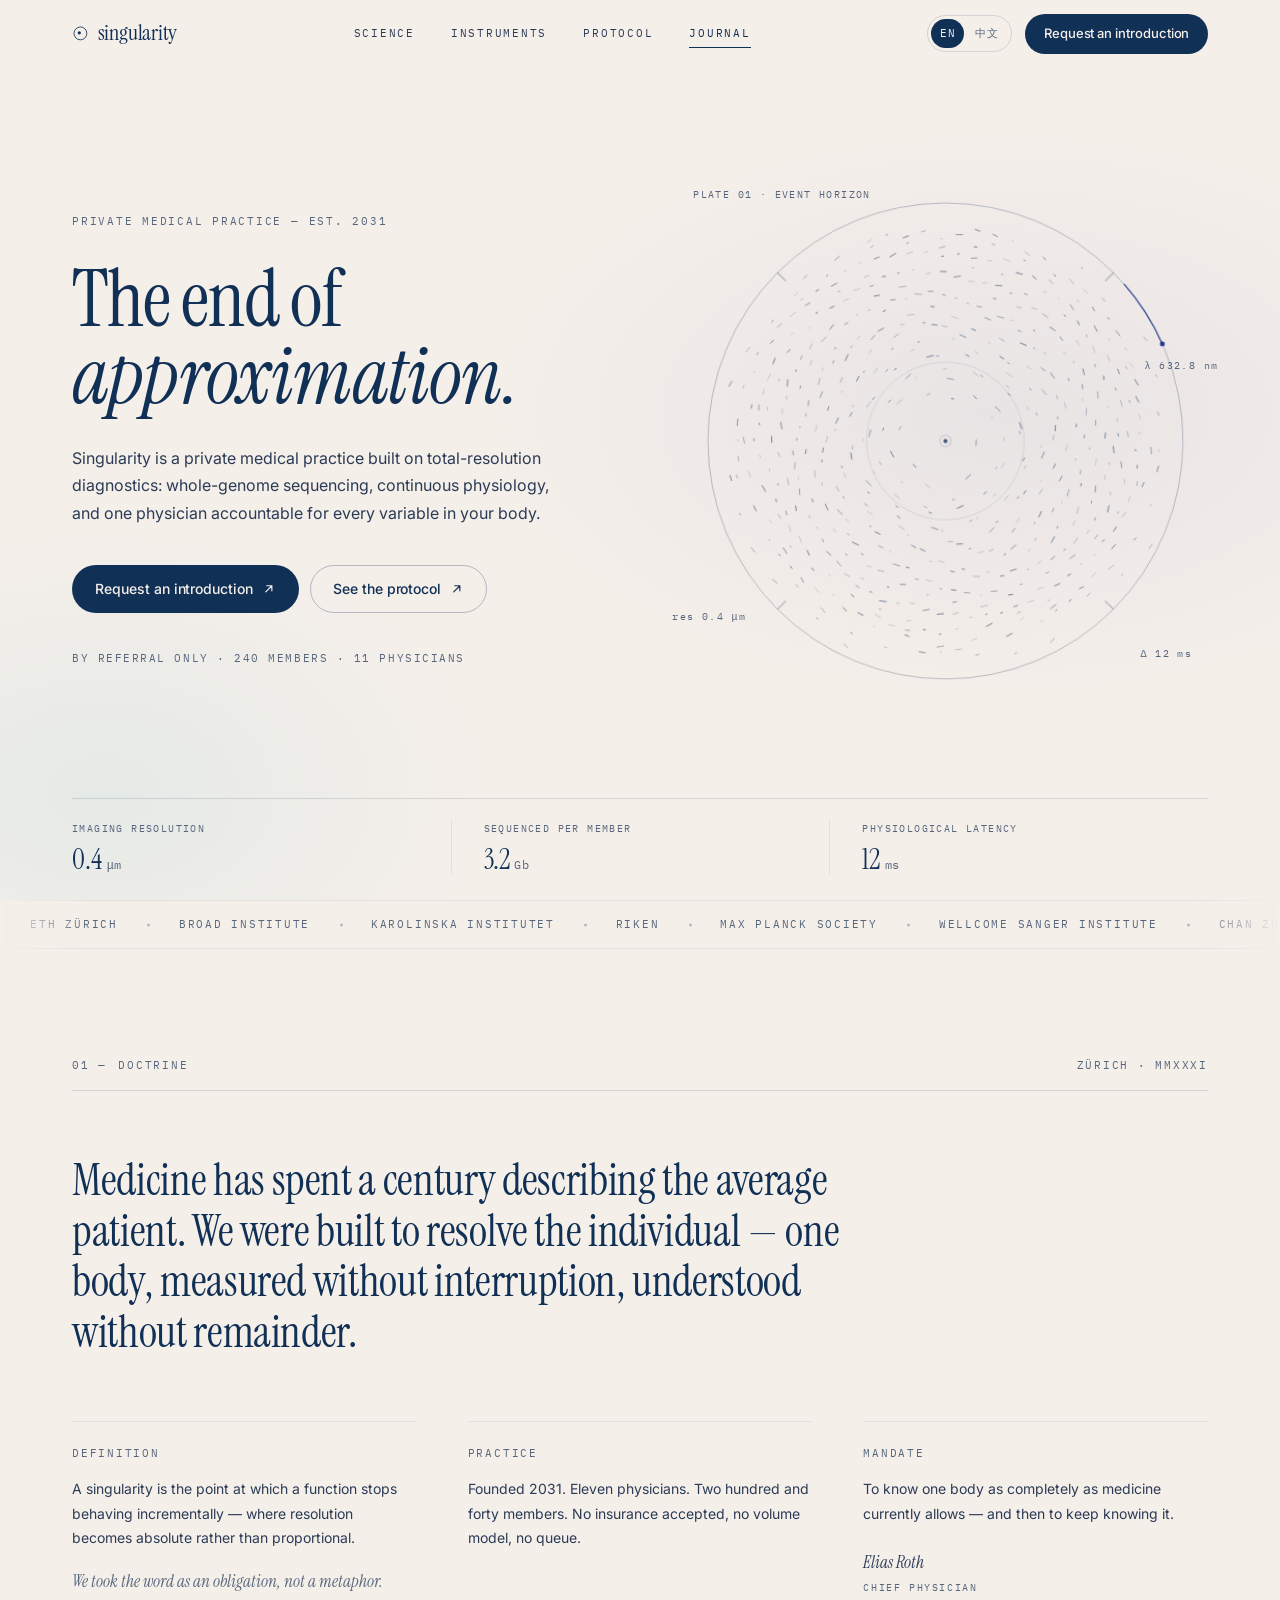
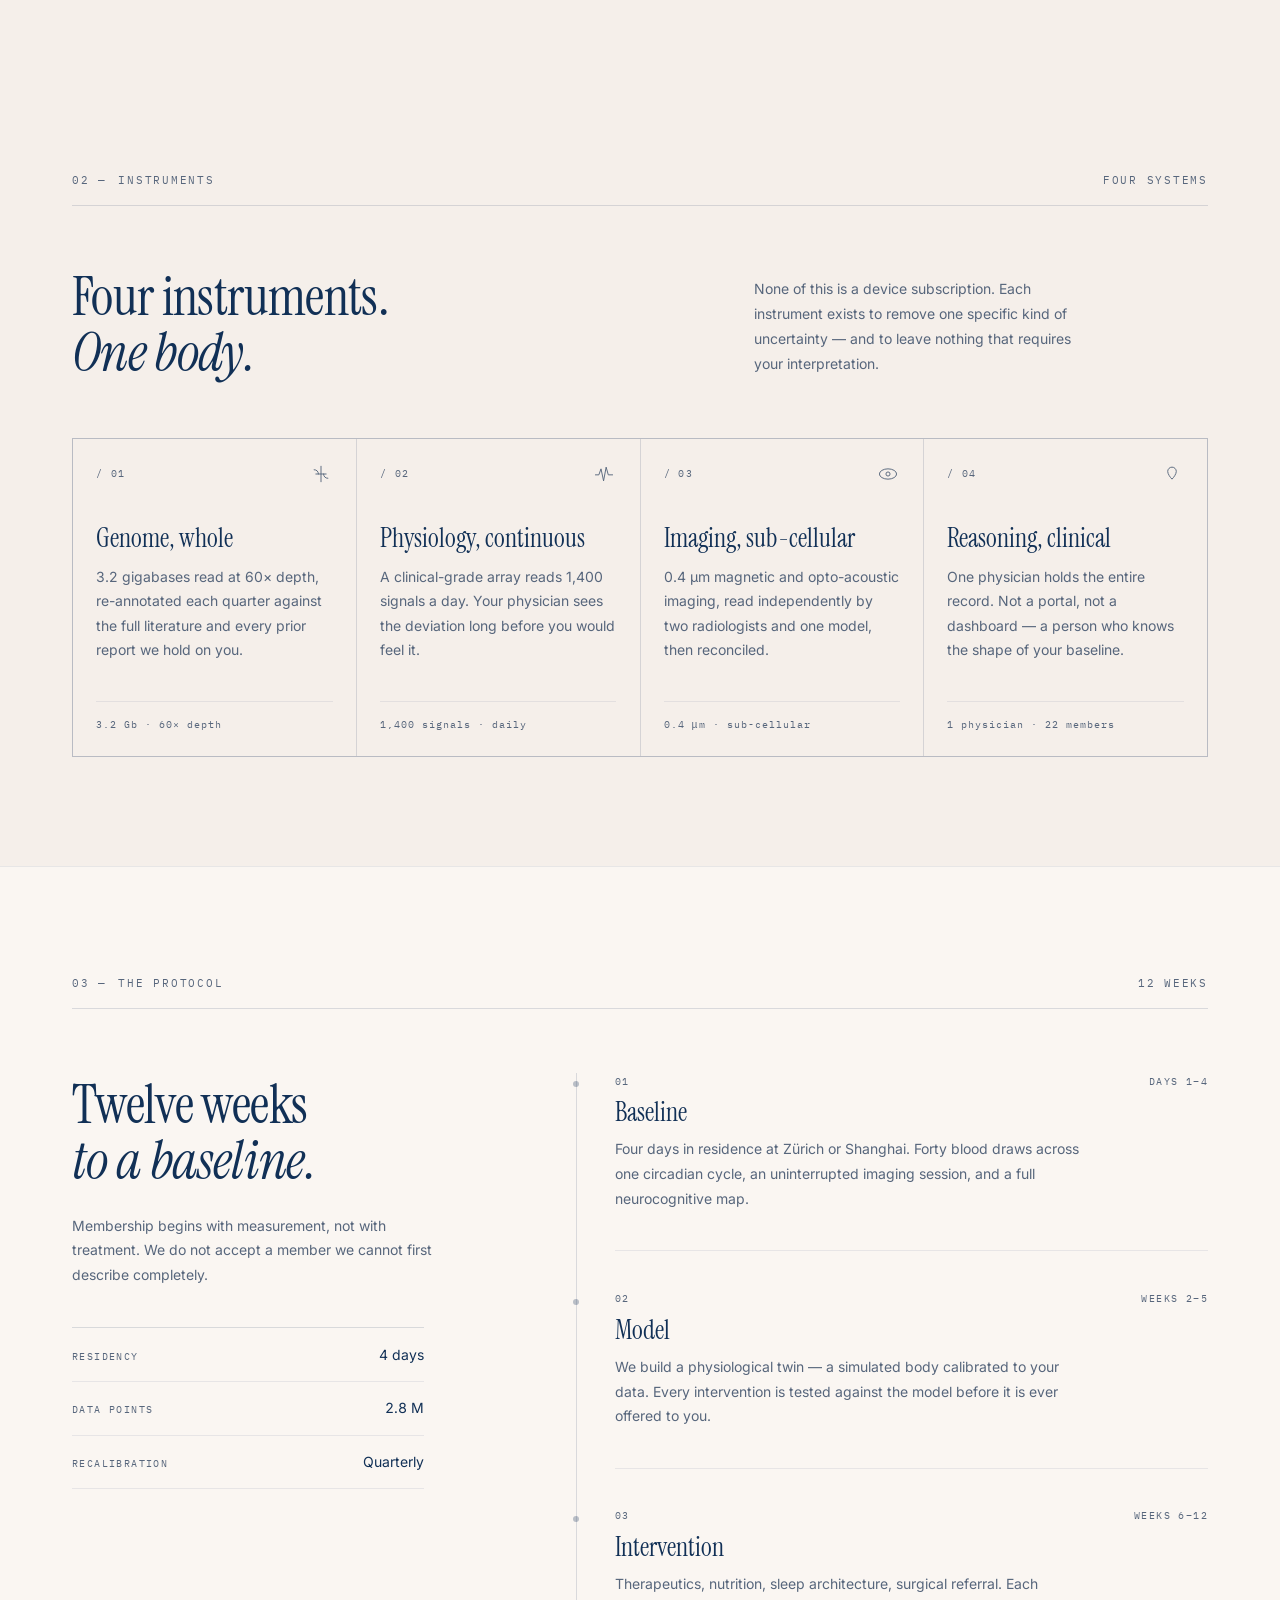
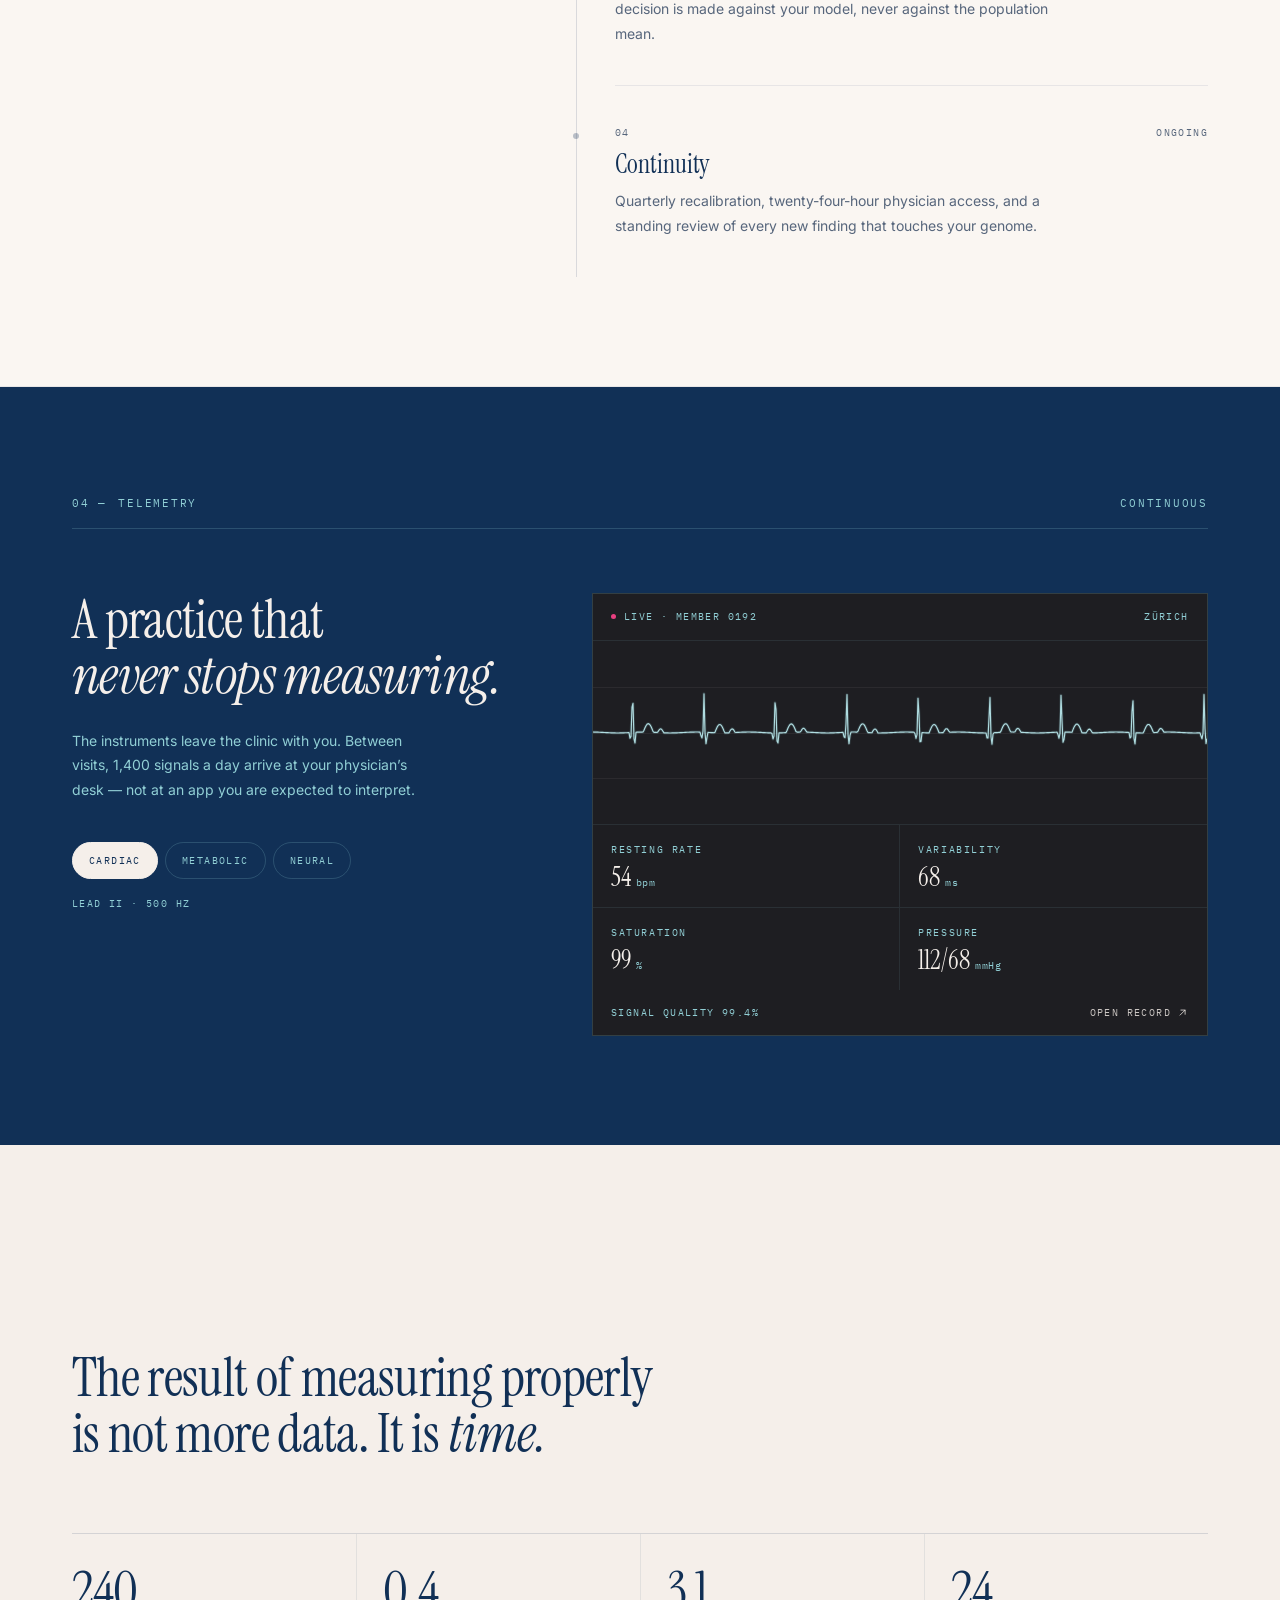
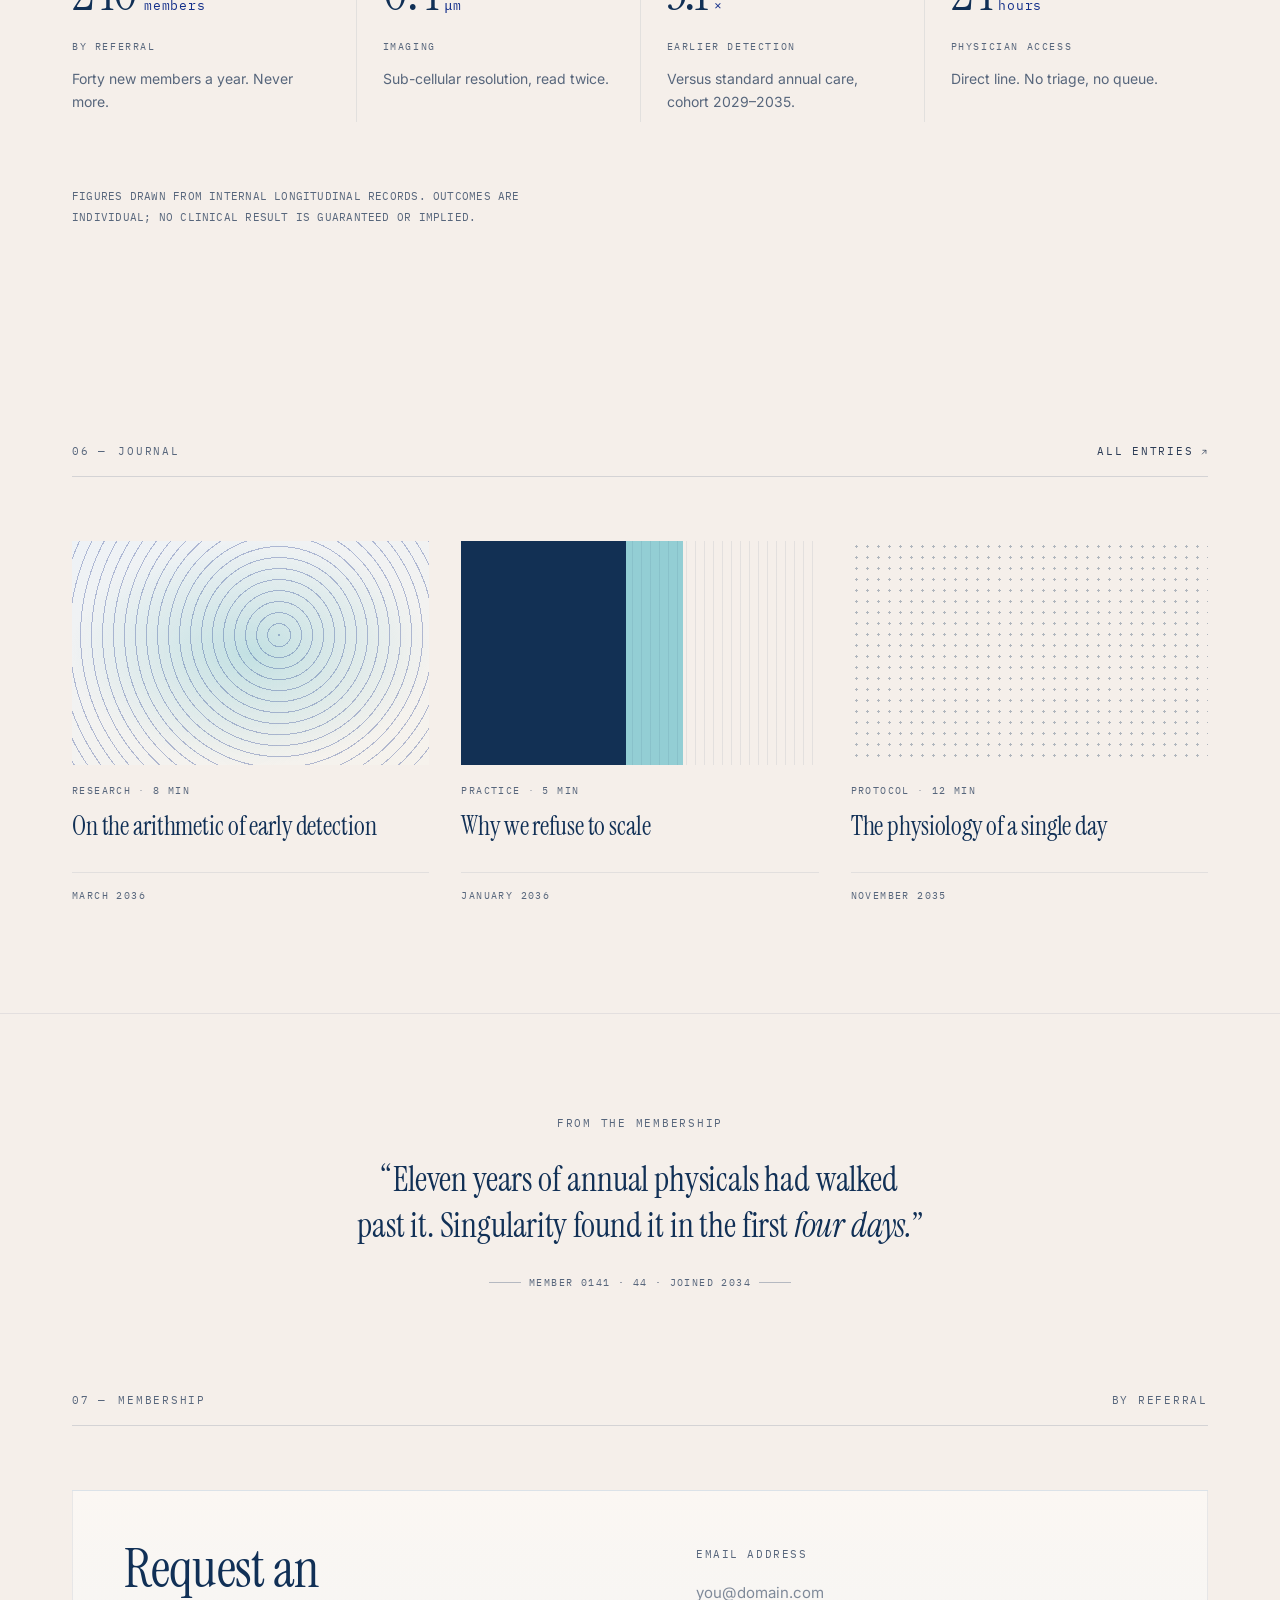
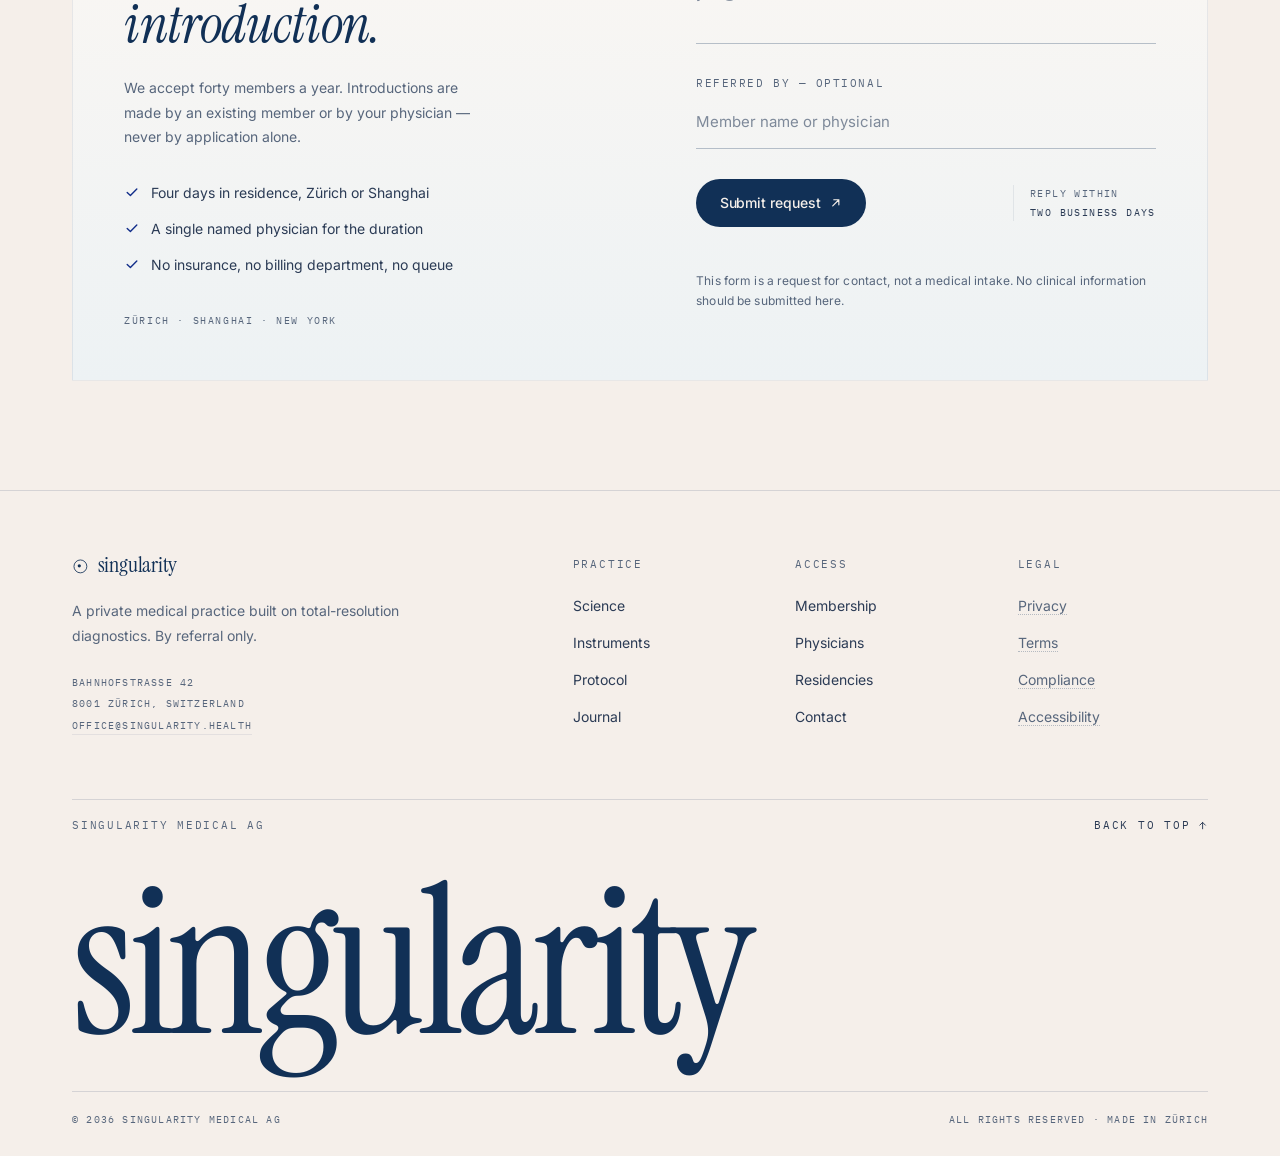
==== commit d8b95d70: "feat(ui): navy/magenta palette, richer but calmer motion Colour - 柔奶白 #F5EFEA paper, 捣蓝色 #113056 ink" ====
--- a/index.html
+++ b/index.html
@@ -15,7 +15,7 @@
     <link rel="preconnect" href="https://fonts.gstatic.com" crossorigin />
     <link
       rel="stylesheet"
-      href="https://fonts.googleapis.com/css2?family=Instrument+Serif:ital@0;1&family=Inter:wght@300;400;500&family=IBM+Plex+Mono:wght@400;500&display=swap"
+      href="https://fonts.googleapis.com/css2?family=Instrument+Serif:ital@0;1&family=Inter:wght@300;400;500&family=IBM+Plex+Mono:wght@400;500&family=Noto+Serif+SC:wght@400;500&display=swap"
     />
 
     <link rel="stylesheet" href="./styles.css" />
@@ -104,16 +104,16 @@
               <span class="dot"></span>Private medical practice — Est. 2031
             </p>
 
-            <h1 class="display reveal" data-i18n-html="hero.title">
+            <h1 class="display reveal-lines" data-lines data-line-delay="120" data-i18n-html="hero.title">
               The end of<br /><em>approximation.</em>
             </h1>
 
-            <p class="lede reveal" data-i18n="hero.deck">
+            <p class="lede reveal" style="--rd: 330ms" data-i18n="hero.deck">
               Singularity is a private medical practice built on total-resolution diagnostics: whole-genome
               sequencing, continuous physiology, and one physician accountable for every variable in your body.
             </p>
 
-            <div class="hero-actions reveal">
+            <div class="hero-actions reveal" style="--rd: 430ms">
               <a class="btn btn--primary" href="#access">
                 <span data-i18n="cta.request">Request an introduction</span>
                 <svg class="btn-arrow" aria-hidden="true"><use href="#i-arrow" /></svg>
@@ -124,12 +124,12 @@
               </a>
             </div>
 
-            <p class="hero-meta reveal" data-i18n="hero.meta">
+            <p class="hero-meta reveal" style="--rd: 520ms" data-i18n="hero.meta">
               By referral only · 240 members · 11 physicians
             </p>
           </div>
 
-          <div class="hero-plate reveal" aria-hidden="true">
+          <div class="hero-plate reveal" style="--rd: 180ms" aria-hidden="true">
             <div class="plate">
               <canvas class="plate-canvas" data-plate></canvas>
               <span class="plate-title" data-i18n="plate.title">Plate 01 · Event horizon</span>
@@ -141,7 +141,7 @@
         </div>
 
         <div class="shell">
-          <dl class="hero-stats reveal">
+          <dl class="hero-stats reveal" style="--rd: 610ms">
             <div class="stat">
               <dt data-i18n="hero.stat1.label">Imaging resolution</dt>
               <dd><span class="num" data-count="0.4" data-dec="1">0.4</span><span class="unit">μm</span></dd>
@@ -240,7 +240,7 @@
           </div>
 
           <div class="split-head">
-            <h2 class="h2 reveal" data-i18n-html="s2.title">
+            <h2 class="h2 reveal-lines" data-lines data-i18n-html="s2.title">
               Four instruments.<br /><em>One body.</em>
             </h2>
             <p class="split-note reveal" data-i18n="s2.note">
@@ -325,7 +325,7 @@
           <div class="protocol-grid">
             <div class="protocol-aside">
               <div class="protocol-sticky">
-                <h2 class="h2 reveal" data-i18n-html="s3.title">Twelve weeks<br /><em>to a baseline.</em></h2>
+                <h2 class="h2 reveal-lines" data-lines data-i18n-html="s3.title">Twelve weeks<br /><em>to a baseline.</em></h2>
                 <p class="lede lede--sm reveal" data-i18n="s3.note">
                   Membership begins with measurement, not with treatment. We do not accept a member we cannot
                   first describe completely.
@@ -406,7 +406,7 @@
 
           <div class="telemetry-grid">
             <div class="telemetry-copy">
-              <h2 class="h2 reveal" data-i18n-html="s4.title">
+              <h2 class="h2 reveal-lines" data-lines data-i18n-html="s4.title">
                 A practice that<br /><em>never stops measuring.</em>
               </h2>
               <p class="lede lede--sm reveal" data-i18n="s4.note">
@@ -456,7 +456,7 @@
             <p class="eyebrow eyebrow--right" data-i18n="s5.meta">Cohort 2029–2035</p>
           </div>
 
-          <h2 class="h2 h2--wide reveal" data-i18n-html="s5.title">
+          <h2 class="h2 h2--wide reveal-lines" data-lines data-i18n-html="s5.title">
             The result of measuring properly is not more data. It is <em>time.</em>
           </h2>
 
@@ -564,7 +564,7 @@
 
           <div class="access-card">
             <div class="access-copy">
-              <h2 class="h2 reveal" data-i18n-html="s7.title">Request an<br /><em>introduction.</em></h2>
+              <h2 class="h2 reveal-lines" data-lines data-i18n-html="s7.title">Request an<br /><em>introduction.</em></h2>
               <p class="lede lede--sm reveal" data-i18n="s7.note">
                 We accept forty members a year. Introductions are made by an existing member or by your
                 physician — never by application alone.
@@ -671,7 +671,9 @@
           </a>
         </div>
 
-        <div class="footer-wordmark" aria-hidden="true">singularity</div>
+        <div class="wordmark-clip reveal">
+          <div class="footer-wordmark" aria-hidden="true">singularity</div>
+        </div>
 
         <div class="footer-bottom">
           <p>© 2036 Singularity Medical AG</p>
--- a/styles.css
+++ b/styles.css
@@ -9,18 +9,23 @@
 
 :root {
   /* colour */
-  --ink: #0b0f10;
-  --ink-2: #33393b;
-  --ink-3: #5b6366; /* 5.5:1 on paper — AA for body text */
-  --paper: #f4f3ef;
-  --surface: #faf9f5;
-  --accent: #0c6e63;
-  --line: rgba(11, 15, 16, 0.14);
-  --line-soft: rgba(11, 15, 16, 0.08);
-  --line-strong: rgba(11, 15, 16, 0.28);
+  /* 捣蓝色 as ink, 柔奶白 as paper, 深海蓝 as the structural accent,
+     清水蓝 as a tint, 甜酷粉 as the only signal colour. */
+  --ink: #113056;
+  --ink-2: #2b3b55;
+  --ink-3: #57667c; /* 5.2:1 on paper — AA for body text */
+  --paper: #f5efea;
+  --surface: #faf6f2;
+  --accent: #122e8a;
+  --signal: #e93f80;
+  --tint: #91cfd5;
+  --obsidian: #1e1e22;
+  --line: rgba(17, 48, 86, 0.14);
+  --line-soft: rgba(17, 48, 86, 0.08);
+  --line-strong: rgba(17, 48, 86, 0.28);
 
   /* type */
-  --serif: "Instrument Serif", "Iowan Old Style", "Songti SC", "Noto Serif SC", "Source Han Serif SC", serif;
+  --serif: "Instrument Serif", "Noto Serif SC", "Source Han Serif SC", "Songti SC", "Iowan Old Style", serif;
   --sans: "Inter", "PingFang SC", "Hiragino Sans GB", "Microsoft YaHei", "Noto Sans SC", system-ui, sans-serif;
   --mono: "IBM Plex Mono", "SFMono-Regular", "PingFang SC", "Microsoft YaHei", ui-monospace, monospace;
 
@@ -42,6 +47,7 @@
   --d-fast: 180ms;
   --d-mid: 380ms;
   --d-slow: 720ms;
+  --d-xslow: 1200ms;
   --ease: cubic-bezier(0.22, 0.61, 0.36, 1);
   --ease-out: cubic-bezier(0.16, 1, 0.3, 1);
 
@@ -194,15 +200,15 @@
 
 /* Inverted theme: every component reads the same tokens. */
 .section--dark {
-  --ink: #f4f3ef;
-  --ink-2: rgba(244, 243, 239, 0.82);
-  --ink-3: rgba(244, 243, 239, 0.64);
-  --paper: #0b0f10;
-  --surface: #121718;
-  --accent: #5cbcae;
-  --line: rgba(244, 243, 239, 0.16);
-  --line-soft: rgba(244, 243, 239, 0.09);
-  --line-strong: rgba(244, 243, 239, 0.32);
+  --ink: #f5efea;
+  --ink-2: rgba(245, 239, 234, 0.84);
+  --ink-3: #91cfd5;
+  --paper: #113056;
+  --surface: #0d2646;
+  --accent: #91cfd5;
+  --line: rgba(145, 207, 213, 0.2);
+  --line-soft: rgba(145, 207, 213, 0.12);
+  --line-strong: rgba(145, 207, 213, 0.4);
   background: var(--paper);
   color: var(--ink);
 }
@@ -267,7 +273,7 @@
   width: 5px;
   height: 5px;
   border-radius: 50%;
-  background: var(--accent);
+  background: var(--signal);
   flex: none;
 }
 
@@ -473,22 +479,16 @@
   border-bottom: 1px solid transparent;
 }
 
-/* A frosted scrim that fades out at its lower edge — a hard-edged panel
-   used to leave a visible seam where a dark section began. */
+/* Opaque once scrolled. An earlier version feathered the lower edge with a
+   mask, which let dark-section headlines ghost through the bar; the border
+   below now marks the edge instead, and the colour itself transitions. */
 .site-header::before {
   content: "";
   position: absolute;
   inset: 0;
-  background: linear-gradient(
-    180deg,
-    color-mix(in srgb, var(--paper) 92%, transparent) 0%,
-    color-mix(in srgb, var(--paper) 72%, transparent) 62%,
-    transparent 100%
-  );
-  -webkit-backdrop-filter: blur(12px) saturate(1.1);
-  backdrop-filter: blur(12px) saturate(1.1);
-  -webkit-mask-image: linear-gradient(180deg, #000 50%, transparent 100%);
-  mask-image: linear-gradient(180deg, #000 50%, transparent 100%);
+  /* Solid for most of its height so no copy ghosts through on the dark
+     section; the mask alone feathers the last ~8px into the page. */
+  background: var(--paper);
   opacity: 0;
   transition: opacity var(--d-mid) var(--ease);
   pointer-events: none;
@@ -503,13 +503,13 @@
 }
 
 .site-header[data-on-dark="true"] {
-  --ink: #f4f3ef;
-  --ink-2: rgba(244, 243, 239, 0.8);
-  --ink-3: rgba(244, 243, 239, 0.62);
-  --paper: #0b0f10;
-  --line: rgba(244, 243, 239, 0.22);
-  --line-soft: rgba(244, 243, 239, 0.16);
-  --line-strong: rgba(244, 243, 239, 0.4);
+  --ink: #f5efea;
+  --ink-2: rgba(245, 239, 234, 0.8);
+  --ink-3: #91cfd5;
+  --paper: #113056;
+  --line: rgba(145, 207, 213, 0.24);
+  --line-soft: rgba(145, 207, 213, 0.16);
+  --line-strong: rgba(145, 207, 213, 0.42);
   color: var(--ink);
 }
 
@@ -752,8 +752,8 @@
   position: absolute;
   inset: 0;
   pointer-events: none;
-  background: radial-gradient(58% 46% at 78% 46%, rgba(12, 110, 99, 0.05), transparent 70%),
-    radial-gradient(42% 40% at 8% 88%, rgba(12, 110, 99, 0.035), transparent 72%);
+  background: radial-gradient(58% 46% at 78% 46%, rgba(18, 46, 138, 0.06), transparent 70%),
+    radial-gradient(42% 40% at 8% 88%, rgba(145, 207, 213, 0.16), transparent 72%);
 }
 
 .hero-grid {
@@ -901,6 +901,8 @@
 
 .marquee {
   border-block: 1px solid var(--line-soft);
+  -webkit-mask-image: linear-gradient(90deg, transparent 0, #000 7%, #000 93%, transparent 100%);
+  mask-image: linear-gradient(90deg, transparent 0, #000 7%, #000 93%, transparent 100%);
   padding-block: 0.9rem;
   overflow: hidden;
   background: color-mix(in srgb, var(--paper) 60%, transparent);
@@ -956,12 +958,26 @@
 /* ── 10. Section heads ─────────────────────────────────────────────────── */
 
 .section-head {
+  position: relative;
   display: flex;
   align-items: baseline;
   gap: 1rem;
   padding-bottom: 1.1rem;
-  border-bottom: 1px solid var(--line);
   margin-bottom: clamp(2.5rem, 5vw, 4rem);
+}
+
+/* The hairline is drawn, not painted: it grows from the left when the
+   block enters. Kept as a pseudo-element so the border cannot shimmer
+   during the sub-pixel scale. */
+.section-head::after {
+  content: "";
+  position: absolute;
+  left: 0;
+  right: 0;
+  bottom: 0;
+  height: 1px;
+  background: var(--line);
+  transform-origin: left center;
 }
 
 .section-head--flush {
@@ -979,11 +995,22 @@
 }
 
 .doctrine-col {
+  position: relative;
   display: flex;
   flex-direction: column;
   gap: 0.9rem;
   padding-top: 1.4rem;
-  border-top: 1px solid var(--line-soft);
+}
+
+.doctrine-col::after {
+  content: "";
+  position: absolute;
+  left: 0;
+  right: 0;
+  top: 0;
+  height: 1px;
+  background: var(--line-soft);
+  transform-origin: left center;
 }
 
 .doctrine-col p {
@@ -1049,6 +1076,7 @@
 }
 
 .card {
+  position: relative;
   display: flex;
   flex-direction: column;
   gap: 0.75rem;
@@ -1059,6 +1087,24 @@
 
 .card:hover {
   background: var(--surface);
+}
+
+/* accent hairline grows along the top edge on hover */
+.card::before {
+  content: "";
+  position: absolute;
+  inset: 0 0 auto;
+  height: 1px;
+  z-index: 1;
+  background: var(--accent);
+  transform: scaleX(0);
+  transform-origin: left center;
+  transition: transform 560ms var(--ease-out);
+}
+
+.card:hover::before,
+.card:focus-within::before {
+  transform: scaleX(1);
 }
 
 .card-top {
@@ -1244,6 +1290,11 @@
   line-height: 1.78;
   color: var(--ink-3);
   max-width: 34em;
+  transition: color 420ms var(--ease);
+}
+
+.step.is-active .step-body {
+  color: var(--ink-2);
 }
 
 /* ── 15. Telemetry ─────────────────────────────────────────────────────── */
@@ -1293,6 +1344,19 @@
   color: var(--paper);
 }
 
+.monitor-metrics,
+.monitor-chart,
+.tabs-note {
+  transition: opacity 240ms var(--ease), transform 240ms var(--ease);
+}
+
+.monitor-metrics.is-swapping,
+.monitor-chart.is-swapping,
+.tabs-note.is-swapping {
+  opacity: 0.28;
+  transform: translateY(4px);
+}
+
 .tabs-note {
   margin-top: 1rem;
   font-family: var(--mono);
@@ -1303,8 +1367,15 @@
 }
 
 .monitor {
+  /* obsidian device chrome against the navy section: one more step down */
+  --ink: #f5efea;
+  --ink-2: rgba(245, 239, 234, 0.8);
+  --ink-3: #91cfd5;
+  --line: rgba(145, 207, 213, 0.18);
+  --line-soft: rgba(145, 207, 213, 0.1);
+  --line-strong: rgba(145, 207, 213, 0.32);
   border: 1px solid var(--line);
-  background: color-mix(in srgb, var(--paper) 92%, var(--surface));
+  background: var(--obsidian);
 }
 
 .monitor-bar {
@@ -1331,7 +1402,7 @@
   width: 5px;
   height: 5px;
   border-radius: 50%;
-  background: var(--accent);
+  background: var(--signal);
   animation: pulse 2.6s var(--ease) infinite;
 }
 
@@ -1339,11 +1410,11 @@
   0%,
   100% {
     opacity: 1;
-    box-shadow: 0 0 0 0 color-mix(in srgb, var(--accent) 45%, transparent);
+    box-shadow: 0 0 0 0 color-mix(in srgb, var(--signal) 40%, transparent);
   }
   50% {
-    opacity: 0.65;
-    box-shadow: 0 0 0 5px color-mix(in srgb, var(--accent) 0%, transparent);
+    opacity: 0.7;
+    box-shadow: 0 0 0 5px color-mix(in srgb, var(--signal) 0%, transparent);
   }
 }
 
@@ -1532,26 +1603,26 @@
 .post-thumb--rings {
   background-image: repeating-radial-gradient(
     circle at 58% 42%,
-    color-mix(in srgb, var(--accent) 26%, transparent) 0 1px,
+    color-mix(in srgb, var(--accent) 30%, transparent) 0 1px,
     transparent 1px 11px
   ),
-  radial-gradient(70% 70% at 50% 50%, rgba(12, 110, 99, 0.18), transparent 72%),
-  linear-gradient(160deg, #eef1ee 0%, #f6f2ec 100%);
+  radial-gradient(70% 70% at 50% 50%, rgba(145, 207, 213, 0.5), transparent 72%),
+  linear-gradient(160deg, #eef2f6 0%, #f6f2ec 100%);
 }
 
 .post-thumb--lines {
   background-image: repeating-linear-gradient(
       90deg,
-      rgba(11, 15, 16, 0.07) 0 1px,
+      rgba(17, 48, 86, 0.08) 0 1px,
       transparent 1px 9px
     ),
-    linear-gradient(90deg, #d9dcf0 0 46%, #e8e4f2 46% 62%, #f2eee9 62% 100%);
+    linear-gradient(90deg, #113056 0 46%, #91cfd5 46% 62%, #f5efea 62% 100%);
 }
 
 .post-thumb--dots {
-  background-image: radial-gradient(circle, rgba(11, 15, 16, 0.16) 1px, transparent 1.2px);
+  background-image: radial-gradient(circle, rgba(17, 48, 86, 0.3) 1px, transparent 1.2px);
   background-size: 11px 11px;
-  background-color: #f5f0e8;
+  background-color: #f5efea;
 }
 
 .post-kicker {
@@ -1683,7 +1754,7 @@
   grid-template-columns: minmax(0, 1.05fr) minmax(0, 0.95fr);
   gap: clamp(2rem, 5vw, 4.5rem);
   padding: clamp(1.75rem, 4vw, 3.5rem);
-  background: linear-gradient(180deg, #fbfaf6 0%, #f7f5f0 100%);
+  background: linear-gradient(180deg, #fbf7f3 0%, #edf2f4 100%);
   border: 1px solid var(--line-soft);
 }
 
@@ -1749,7 +1820,7 @@
 }
 
 .field.has-error {
-  border-bottom-color: #a4382c;
+  border-bottom-color: #c2185b;
 }
 
 .field label {
@@ -1787,7 +1858,7 @@
   margin-top: 0.4rem;
   font-size: 0.75rem;
   line-height: 1.4;
-  color: #a4382c;
+  color: #c2185b;
 }
 
 .form-actions {
@@ -1841,7 +1912,7 @@
 }
 
 .form-status.is-bad {
-  color: #a4382c;
+  color: #c2185b;
 }
 
 .access-form.is-done .field,
@@ -1968,7 +2039,12 @@
   transform: translateY(-2px);
 }
 
+.wordmark-clip {
+  overflow: hidden;
+}
+
 .footer-wordmark {
+  display: block;
   font-family: var(--serif);
   font-size: clamp(3.75rem, 16.2vw, 15.5rem);
   line-height: 1;
@@ -2010,6 +2086,89 @@
   transform: none;
 }
 
+/* ── Display lines: a soft upward wipe per line ────────────────────────
+   clip-path instead of overflow:hidden, with a negative resting inset, so
+   ascenders and descenders (the "p" in approximation) are never shaved. */
+.line {
+  display: block;
+}
+
+html.js [data-lines] > .line {
+  clip-path: inset(100% -0.25em -0.45em -0.25em);
+  transform: translateY(0.07em);
+  transition: clip-path 980ms var(--ease-out), transform 980ms var(--ease-out);
+  transition-delay: var(--ld, 0ms);
+}
+
+html.js [data-lines].is-in > .line {
+  clip-path: inset(-0.45em -0.25em -0.45em -0.25em);
+  transform: none;
+}
+
+/* ── Drawn hairlines ─────────────────────────────────────────────────── */
+html.js .section-head::after {
+  transform: scaleX(0);
+  transition: transform 900ms var(--ease-out) 120ms;
+}
+
+html.js .section-head.is-in::after {
+  transform: scaleX(1);
+}
+
+html.js .doctrine-col::after {
+  transform: scaleX(0);
+  transition: transform 900ms var(--ease-out);
+  transition-delay: calc(var(--rd, 0ms) + 200ms);
+}
+
+html.js .doctrine-col.is-in::after {
+  transform: scaleX(1);
+}
+
+/* ── Hero plate settles in, then drifts with the scroll ─────────────── */
+html.js .hero-plate .plate-canvas {
+  opacity: 0;
+  transform: scale(0.965);
+  transform-origin: 50% 50%;
+  transition: opacity 1500ms var(--ease-out) 140ms, transform 1800ms var(--ease-out) 140ms;
+}
+
+html.js .hero-plate.is-in .plate-canvas {
+  opacity: 1;
+  transform: none;
+}
+
+/* ── Footer wordmark rises out of its own baseline ──────────────────── */
+html.js .wordmark-clip .footer-wordmark {
+  transform: translateY(102%);
+  transition: transform var(--d-xslow) var(--ease-out) 60ms;
+}
+
+html.js .wordmark-clip.is-in .footer-wordmark {
+  transform: none;
+}
+
+/* ── Language switch cross-fades the page ───────────────────────────── */
+::view-transition-old(root) {
+  animation: vt-out 260ms var(--ease) both;
+}
+
+::view-transition-new(root) {
+  animation: vt-in 340ms var(--ease) both;
+}
+
+@keyframes vt-out {
+  to {
+    opacity: 0;
+  }
+}
+
+@keyframes vt-in {
+  from {
+    opacity: 0;
+  }
+}
+
 @media (prefers-reduced-motion: reduce) {
   html {
     scroll-behavior: auto;
@@ -2029,6 +2188,26 @@
     transform: none !important;
   }
 
+  html.js [data-lines] > .line {
+    clip-path: none !important;
+    transform: none !important;
+  }
+
+  html.js .wordmark-clip .footer-wordmark,
+  html.js .hero-plate .plate-canvas {
+    opacity: 1 !important;
+    transform: none !important;
+  }
+
+  html.js .section-head::after,
+  html.js .doctrine-col::after {
+    transform: scaleX(1) !important;
+  }
+
+  .card::before {
+    transition: none;
+  }
+
   .marquee-track {
     animation: none;
   }
@@ -2087,7 +2266,7 @@
   }
 
   .hero::after {
-    background: radial-gradient(70% 40% at 50% 72%, rgba(12, 110, 99, 0.05), transparent 72%);
+    background: radial-gradient(70% 40% at 50% 72%, rgba(18, 46, 138, 0.06), transparent 72%);
   }
 
   .doctrine-grid {
@@ -2311,7 +2490,7 @@
 /* ── 23. Chinese typographic refinements ───────────────────────────────── */
 
 html[data-lang="zh"] {
-  --serif: "Instrument Serif", "Songti SC", "Noto Serif SC", "Source Han Serif SC", "STSong", serif;
+  --serif: "Instrument Serif", "Noto Serif SC", "Source Han Serif SC", "Songti SC", "STSong", serif;
   --sans: "Inter", "PingFang SC", "Hiragino Sans GB", "Microsoft YaHei", "Noto Sans SC", sans-serif;
   --mono: "IBM Plex Mono", "SFMono-Regular", "PingFang SC", "Microsoft YaHei", ui-monospace, monospace;
 }
@@ -2421,6 +2600,12 @@
     transform: none !important;
   }
 
+  html.js [data-lines] > .line,
+  html.js .wordmark-clip .footer-wordmark {
+    clip-path: none !important;
+    transform: none !important;
+  }
+
   body {
     background: #fff;
   }
